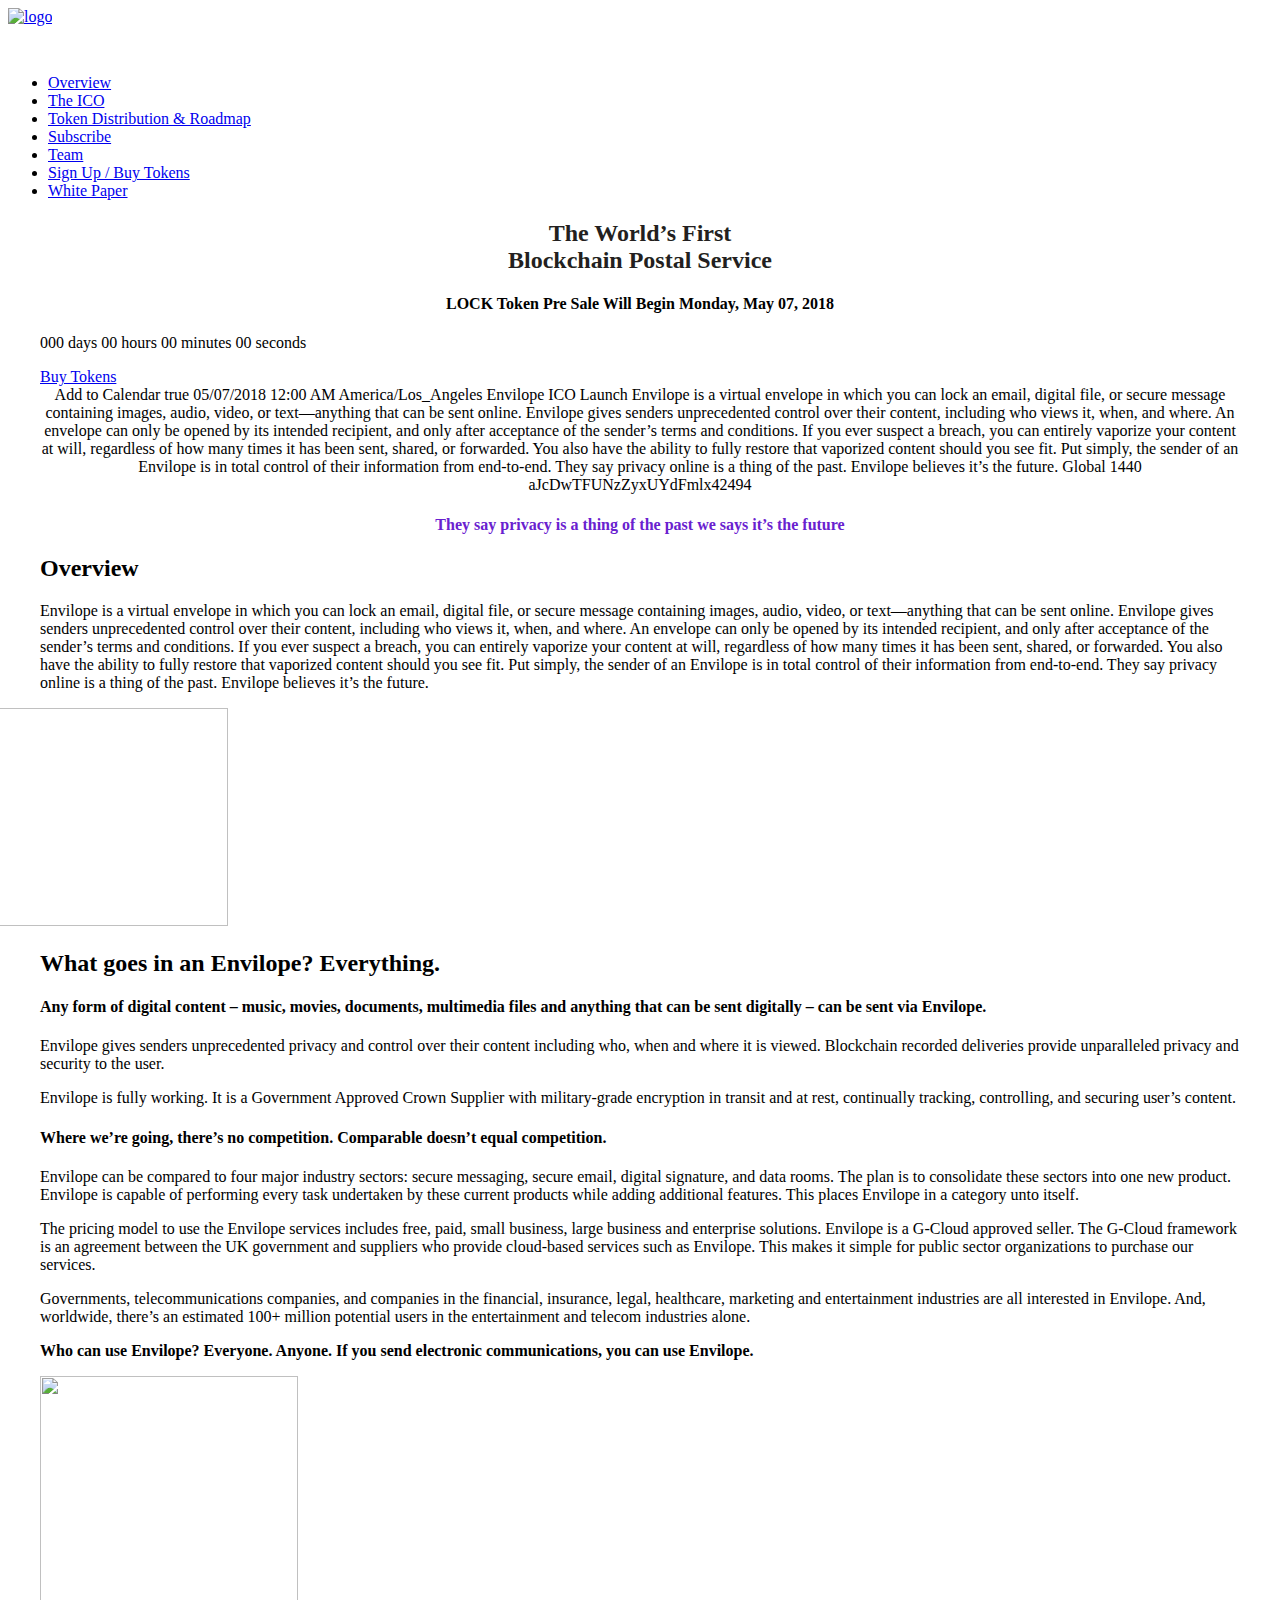
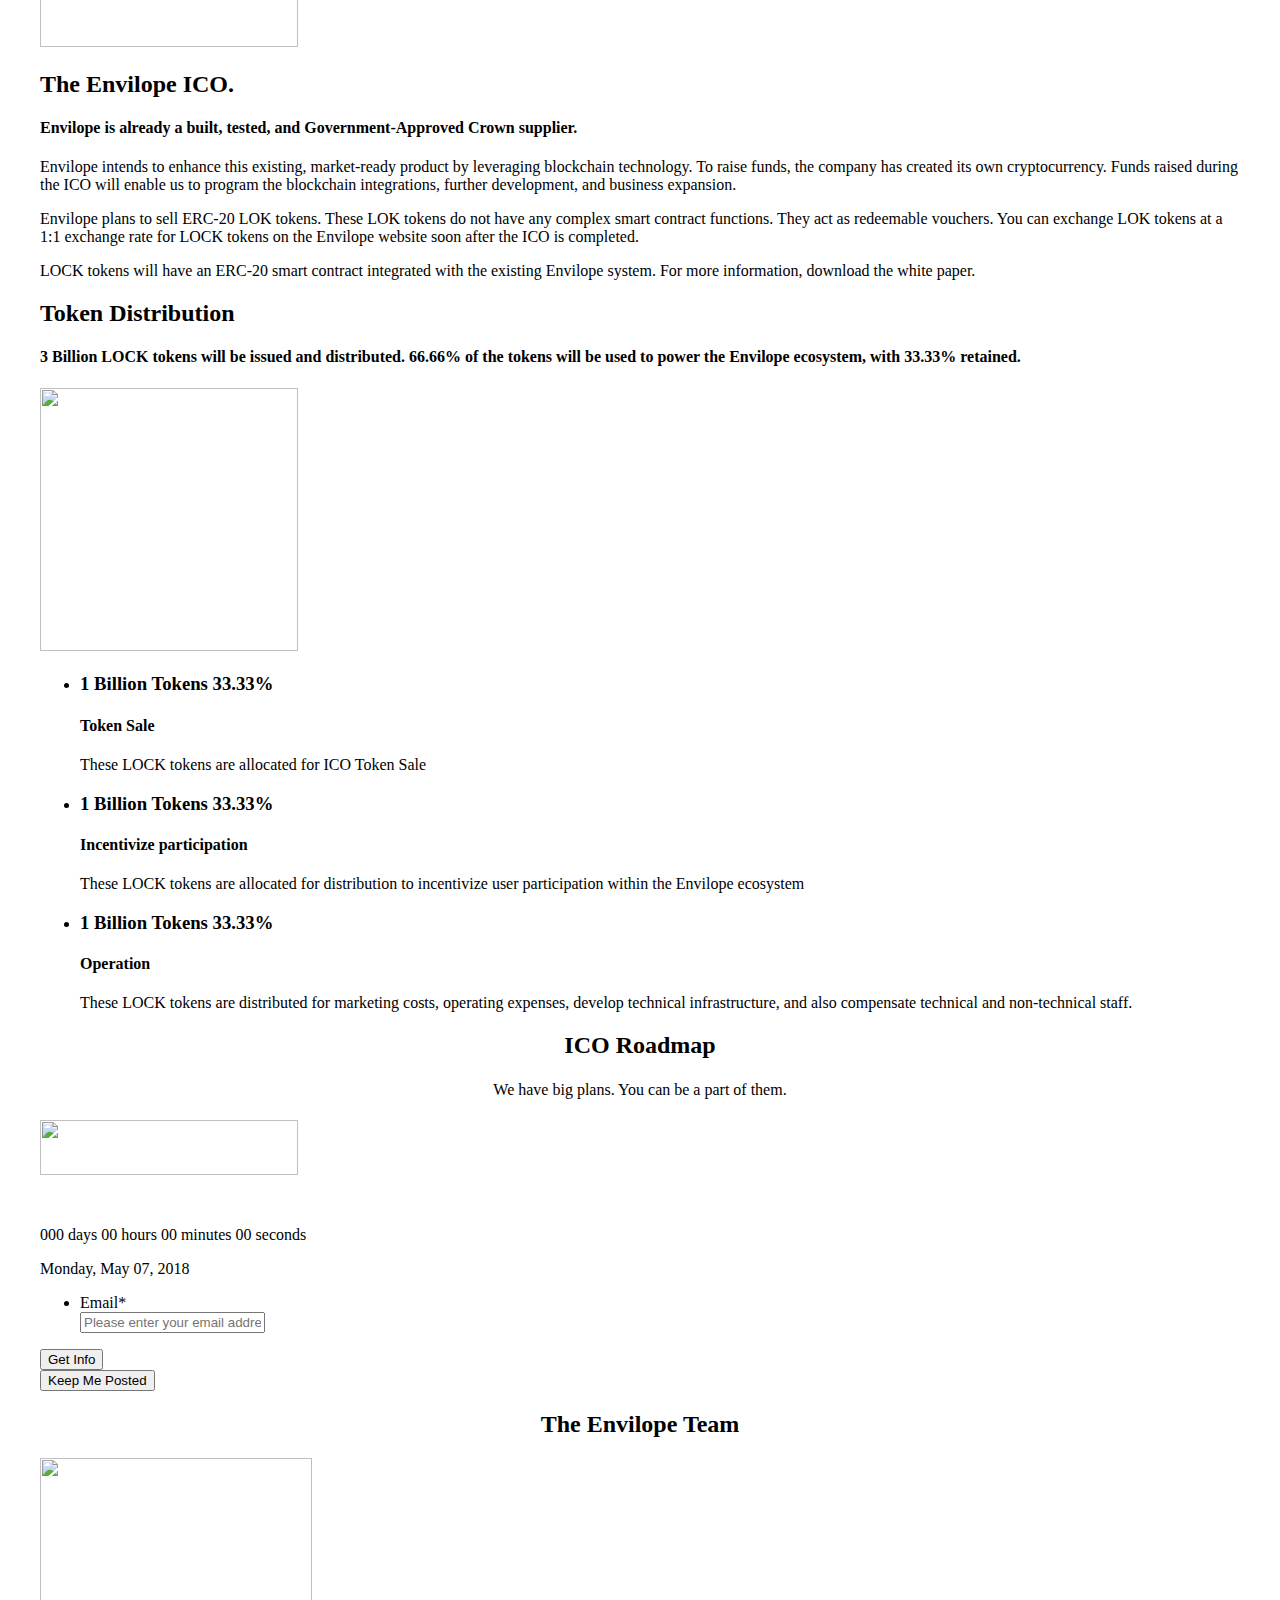
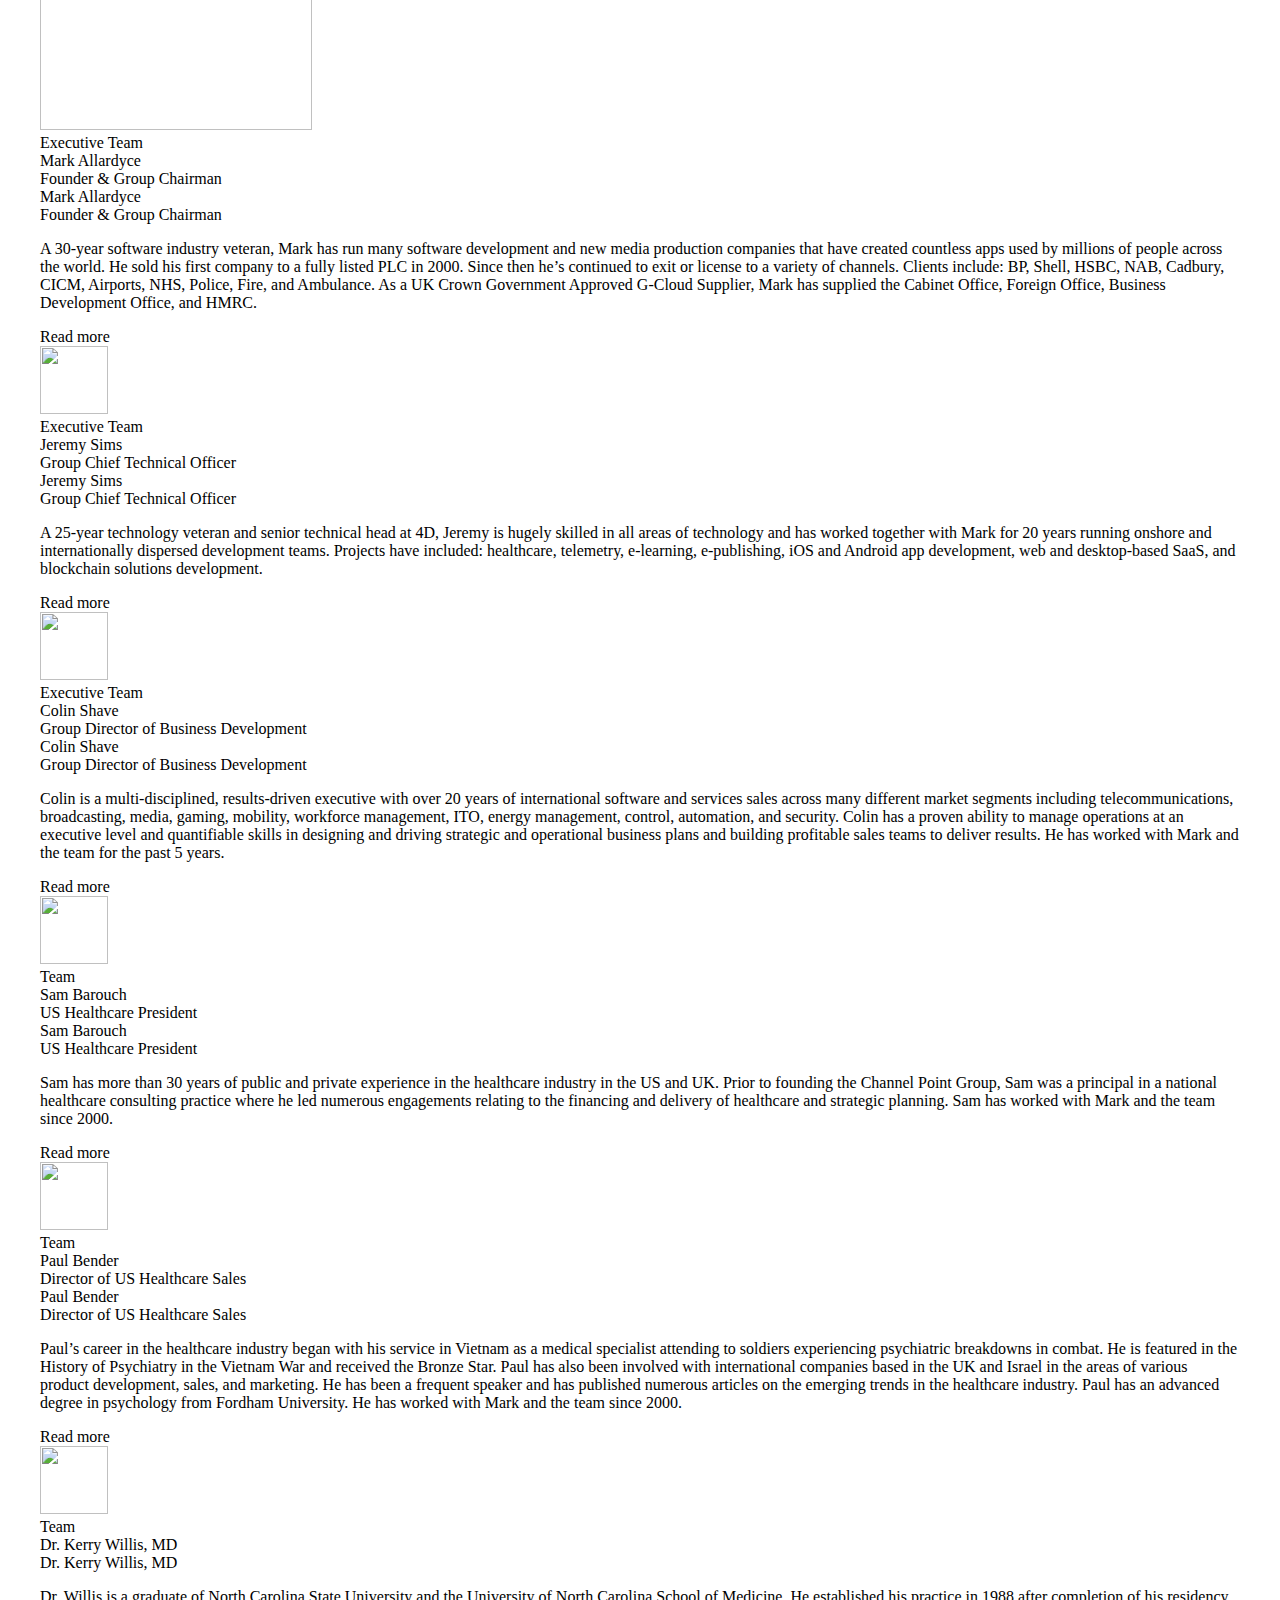
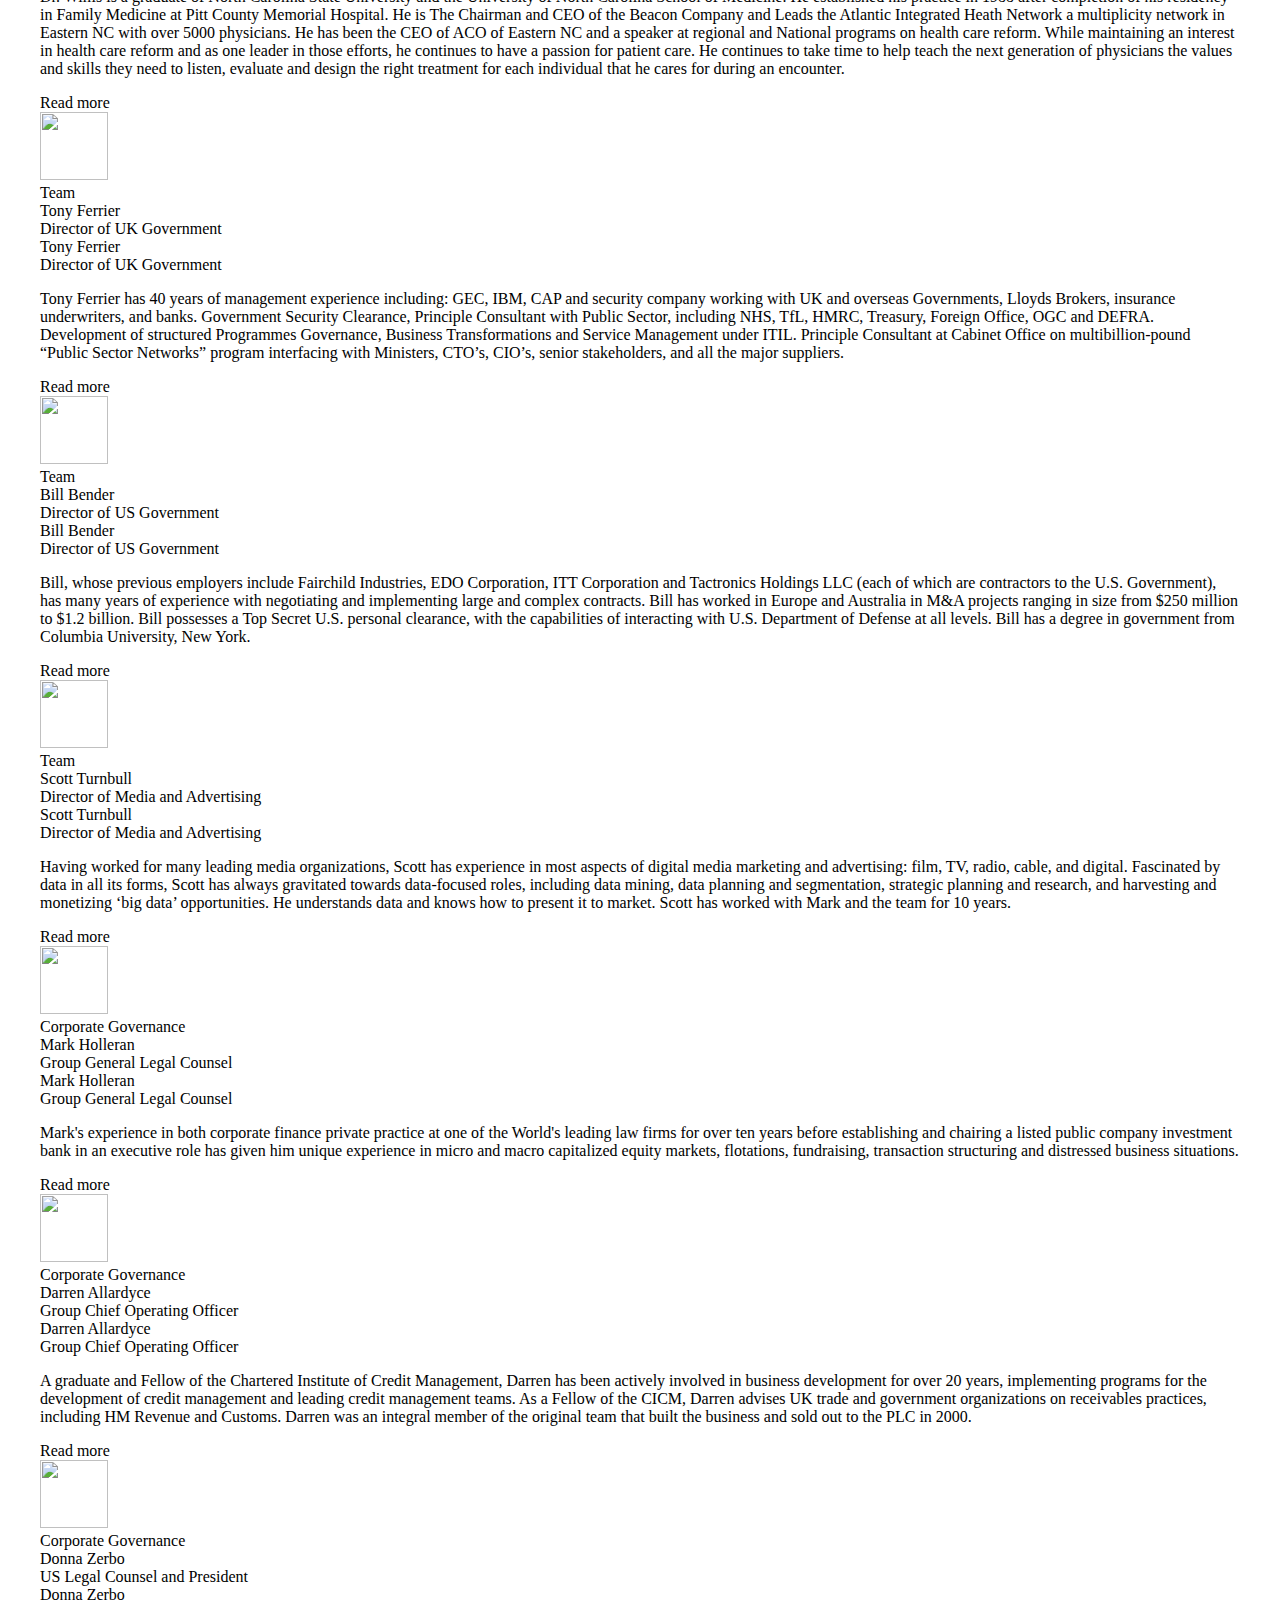
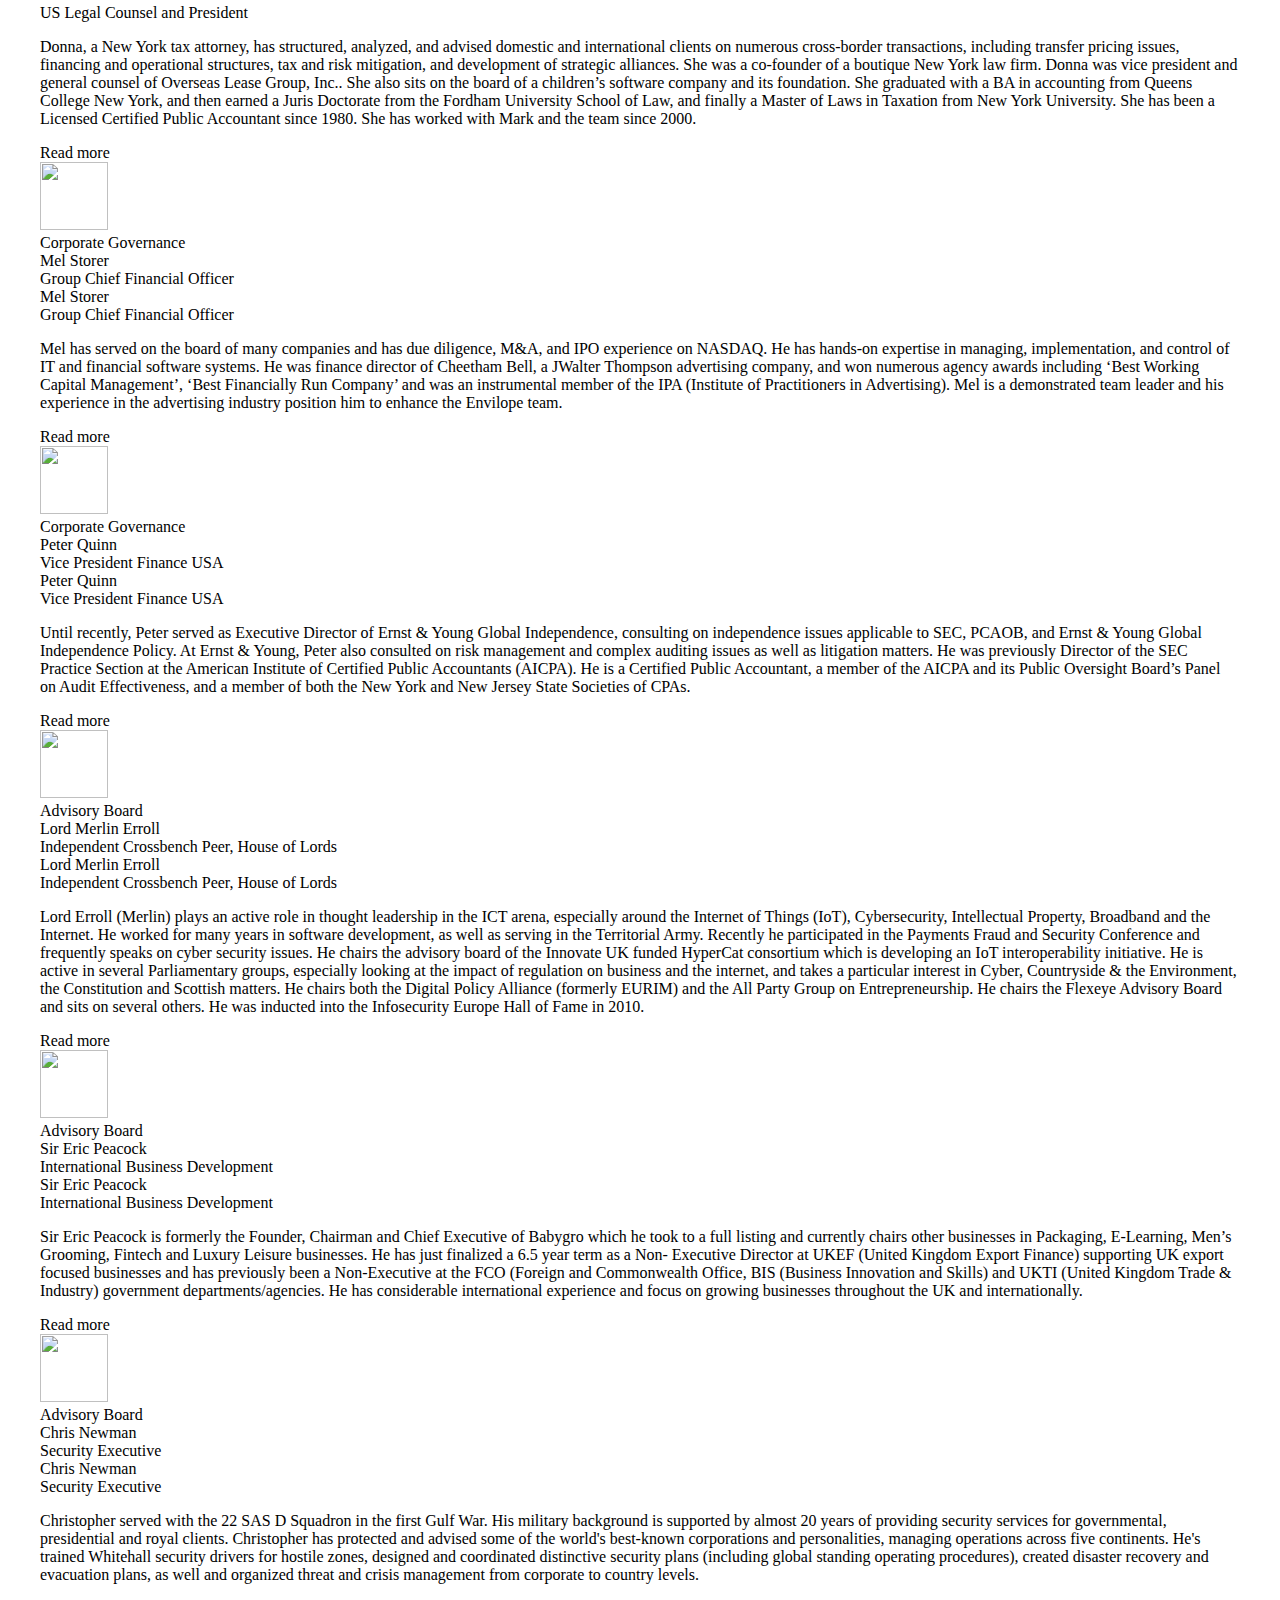
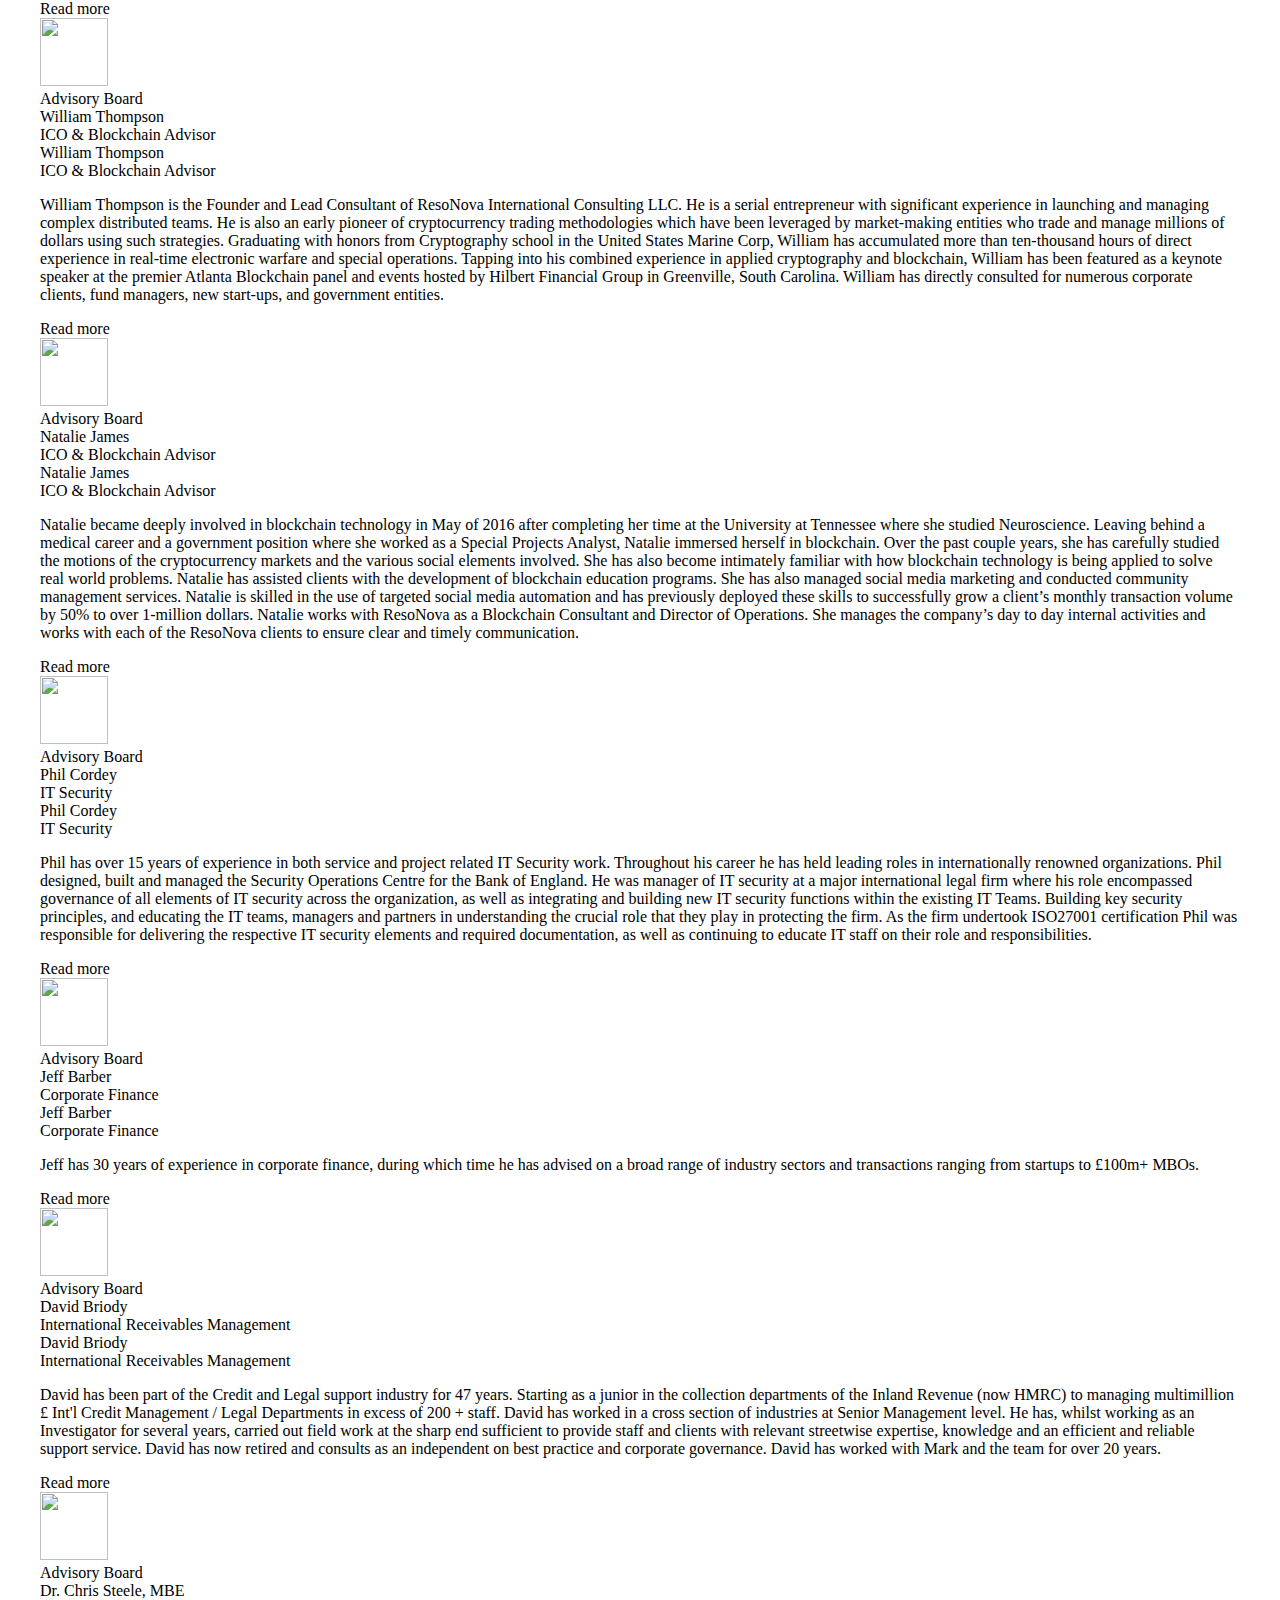
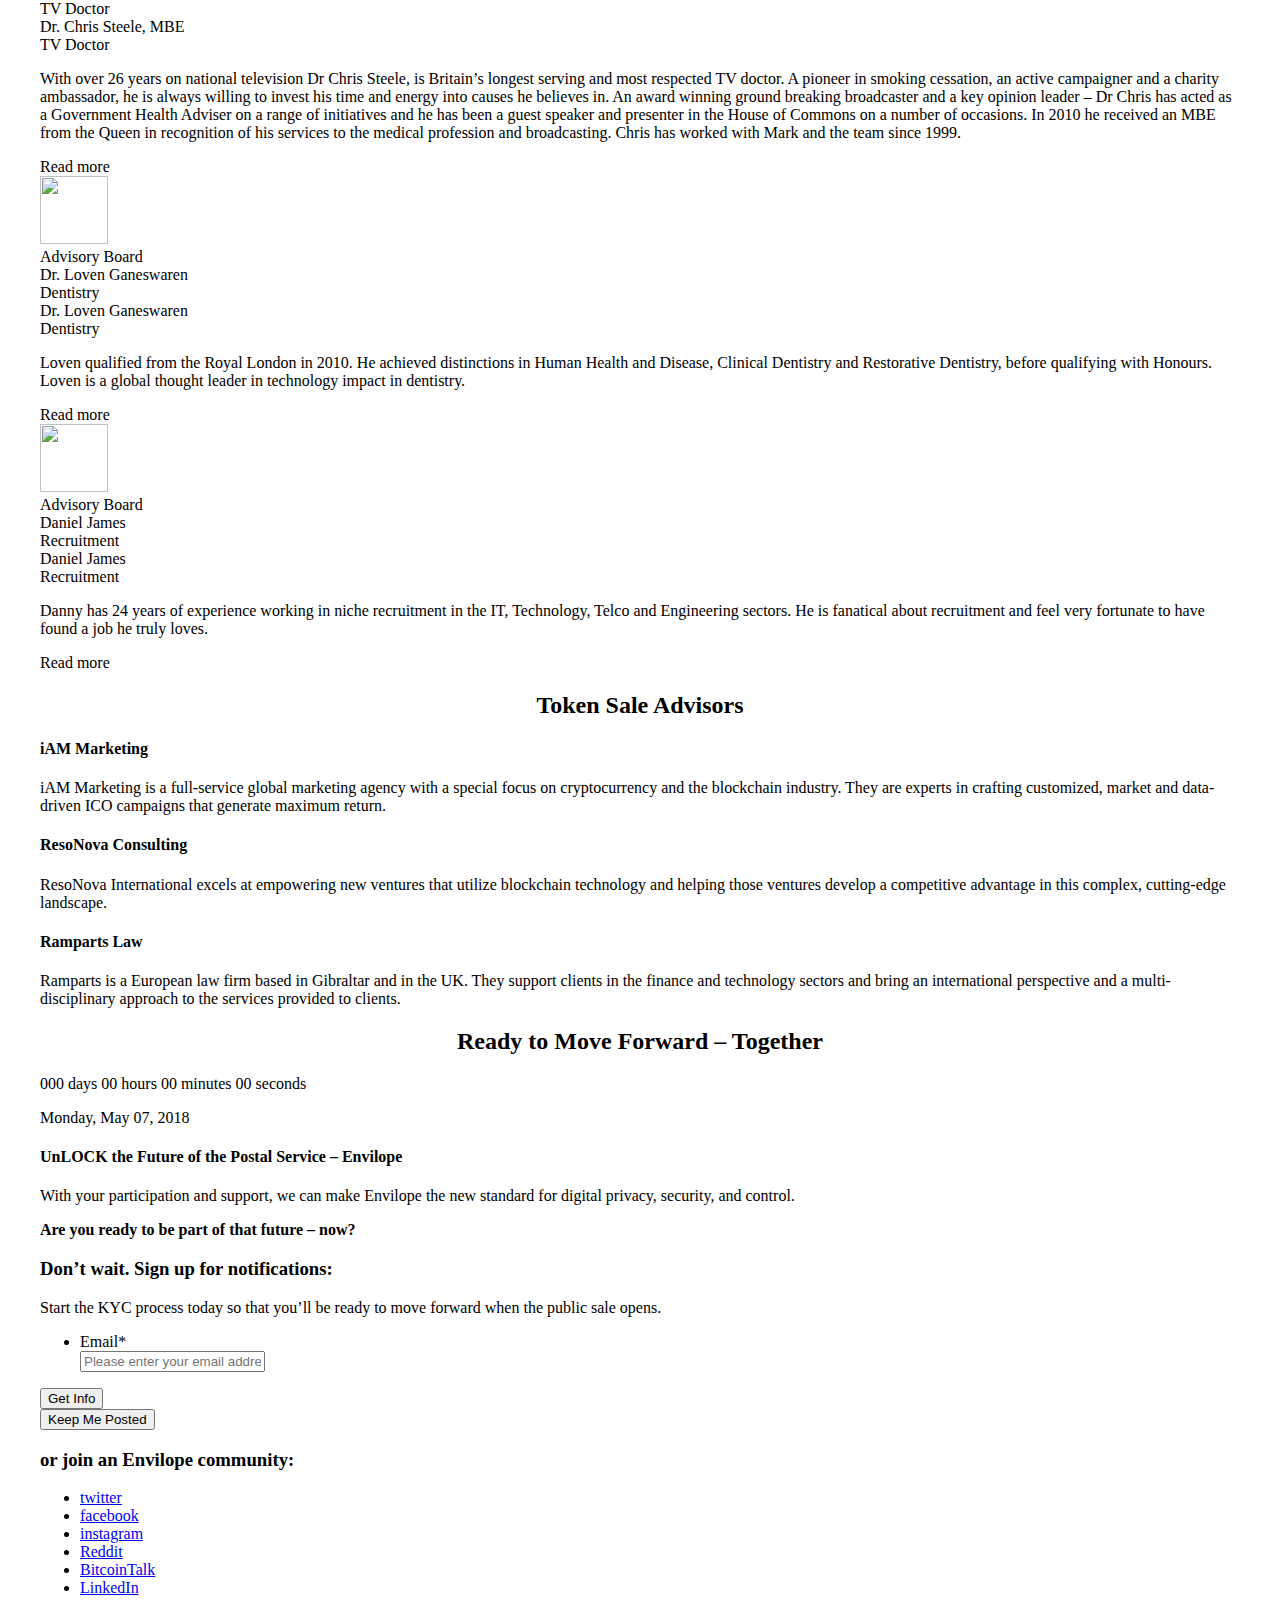
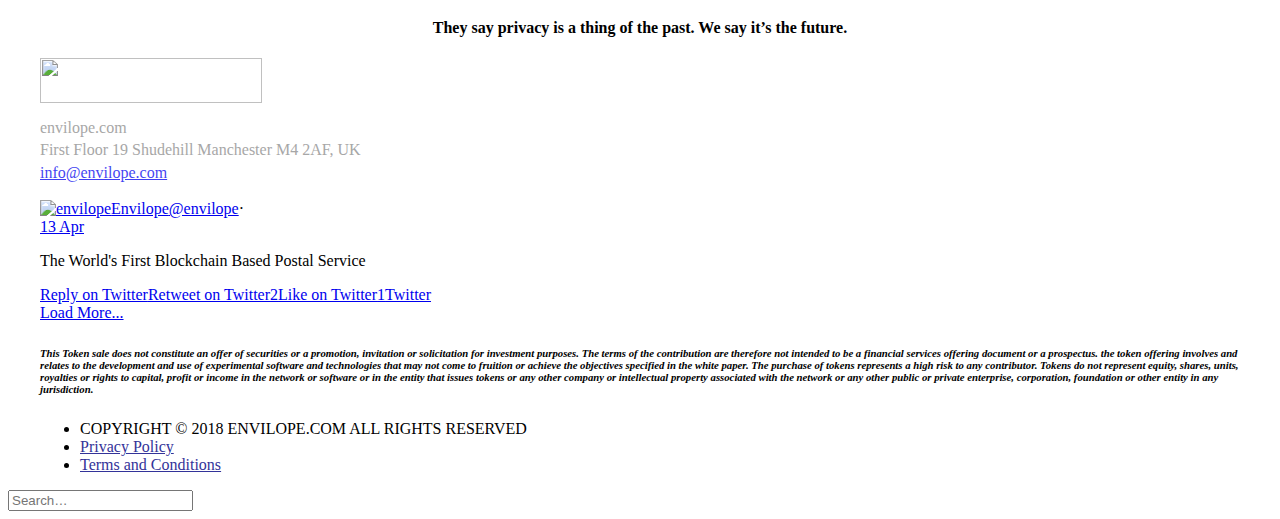
==== docs/index.html @ f32d538c "Add files via upload" ====
<!DOCTYPE html>
<html class="no-touch" lang="en-US" xmlns="http://www.w3.org/1999/xhtml">
<head>
<meta http-equiv="Content-Type" content="text/html; charset=UTF-8">
<meta name="viewport" content="width=device-width, initial-scale=1">
<link rel="profile" href="http://gmpg.org/xfn/11">
<link rel="pingback" href="http://envilope.icsandbox.com/xmlrpc.php">
<title>Envilope &#8211; The World’s First Blockchain Postal Service</title>
<meta name='robots' content='noindex,follow' />
<link rel='dns-prefetch' href='http://platform.twitter.com/' />
<link rel='dns-prefetch' href='http://addevent.com/' />
<link rel='dns-prefetch' href='http://fonts.googleapis.com/' />
<link rel='dns-prefetch' href='http://s.w.org/' />
<link rel="alternate" type="application/rss+xml" title="Envilope &raquo; Feed" href="feed/index.html" />
<link rel="alternate" type="application/rss+xml" title="Envilope &raquo; Comments Feed" href="comments/feed/index.html" />
		<script type="text/javascript">
			window._wpemojiSettings = {"baseUrl":"https:\/\/s.w.org\/images\/core\/emoji\/2.4\/72x72\/","ext":".png","svgUrl":"https:\/\/s.w.org\/images\/core\/emoji\/2.4\/svg\/","svgExt":".svg","source":{"concatemoji":"http:\/\/envilope.icsandbox.com\/wp-includes\/js\/wp-emoji-release.min.js?ver=4.9.5"}};
			!function(a,b,c){function d(a,b){var c=String.fromCharCode;l.clearRect(0,0,k.width,k.height),l.fillText(c.apply(this,a),0,0);var d=k.toDataURL();l.clearRect(0,0,k.width,k.height),l.fillText(c.apply(this,b),0,0);var e=k.toDataURL();return d===e}function e(a){var b;if(!l||!l.fillText)return!1;switch(l.textBaseline="top",l.font="600 32px Arial",a){case"flag":return!(b=d([55356,56826,55356,56819],[55356,56826,8203,55356,56819]))&&(b=d([55356,57332,56128,56423,56128,56418,56128,56421,56128,56430,56128,56423,56128,56447],[55356,57332,8203,56128,56423,8203,56128,56418,8203,56128,56421,8203,56128,56430,8203,56128,56423,8203,56128,56447]),!b);case"emoji":return b=d([55357,56692,8205,9792,65039],[55357,56692,8203,9792,65039]),!b}return!1}function f(a){var c=b.createElement("script");c.src=a,c.defer=c.type="text/javascript",b.getElementsByTagName("head")[0].appendChild(c)}var g,h,i,j,k=b.createElement("canvas"),l=k.getContext&&k.getContext("2d");for(j=Array("flag","emoji"),c.supports={everything:!0,everythingExceptFlag:!0},i=0;i<j.length;i++)c.supports[j[i]]=e(j[i]),c.supports.everything=c.supports.everything&&c.supports[j[i]],"flag"!==j[i]&&(c.supports.everythingExceptFlag=c.supports.everythingExceptFlag&&c.supports[j[i]]);c.supports.everythingExceptFlag=c.supports.everythingExceptFlag&&!c.supports.flag,c.DOMReady=!1,c.readyCallback=function(){c.DOMReady=!0},c.supports.everything||(h=function(){c.readyCallback()},b.addEventListener?(b.addEventListener("DOMContentLoaded",h,!1),a.addEventListener("load",h,!1)):(a.attachEvent("onload",h),b.attachEvent("onreadystatechange",function(){"complete"===b.readyState&&c.readyCallback()})),g=c.source||{},g.concatemoji?f(g.concatemoji):g.wpemoji&&g.twemoji&&(f(g.twemoji),f(g.wpemoji)))}(window,document,window._wpemojiSettings);
		</script>
		<style type="text/css">
img.wp-smiley,
img.emoji {
	display: inline !important;
	border: none !important;
	box-shadow: none !important;
	height: 1em !important;
	width: 1em !important;
	margin: 0 .07em !important;
	vertical-align: -0.1em !important;
	background: none !important;
	padding: 0 !important;
}
</style>
<link rel='stylesheet' id='ctf_styles-css'  href='wp-content/plugins/custom-twitter-feeds/css/ctf-styles.css%3Fver=1.2.8.css' type='text/css' media='all' />
<link rel='stylesheet' id='uncode-style-css'  href='wp-content/themes/uncode/library/css/style.css%3Fver=528991807.css' type='text/css' media='all' />
<style id='uncode-style-inline-css' type='text/css'>

@media (min-width: 960px) { .limit-width { max-width: 1200px; margin: auto;}}
</style>
<link rel='stylesheet' id='uncode-custom-style-css'  href='wp-content/themes/uncode/library/css/style-custom.css%3Fver=163037884.css' type='text/css' media='all' />
<link rel='stylesheet' id='child-style-css'  href='wp-content/themes/envilope/style.css%3Fver=528991807.css' type='text/css' media='all' />
<link rel='stylesheet' id='uncode-icons-css'  href='wp-content/themes/uncode/library/css/uncode-icons.css%3Fver=163037884.css' type='text/css' media='all' />
<link rel='stylesheet' id='uncodefont-google-css'  href='http://fonts.googleapis.com/css?family=Poppins%3A300%2Cregular%2C500%2C600%2C700%7CDroid+Serif%3Aregular%2Citalic%2C700%2C700italic%7CDosis%3A200%2C300%2Cregular%2C500%2C600%2C700%2C800%7CPlayfair+Display%3Aregular%2Citalic%2C700%2C700italic%2C900%2C900italic%7COswald%3A300%2Cregular%2C700%7CRoboto%3A100%2C100italic%2C300%2C300italic%2Cregular%2Citalic%2C500%2C500italic%2C700%2C700italic%2C900%2C900italic%7CNunito%3A200%2C200italic%2C300%2C300italic%2Cregular%2Citalic%2C600%2C600italic%2C700%2C700italic%2C900%2C900italic&amp;subset=devanagari%2Clatin-ext%2Clatin%2Ccyrillic%2Cvietnamese%2Cgreek%2Ccyrillic-ext%2Cgreek-ext&amp;ver=1.0.0' type='text/css' media='all' />
<script type='text/javascript' src='https://platform.twitter.com/widgets.js?ver=4.9.5'></script>
<script type='text/javascript' src='wp-includes/js/jquery/jquery.js%3Fver=1.12.4'></script>
<script type='text/javascript' src='wp-includes/js/jquery/jquery-migrate.min.js%3Fver=1.4.1'></script>
<script type='text/javascript' src='wp-content/themes/envilope/js/custom.js%3Fver=4.9.5'></script>
<script type='text/javascript' src='https://addevent.com/libs/atc/1.6.1/atc.min.js?ver=4.9.5'></script>
<script type='text/javascript'>
var mejsL10n = {"language":"en","strings":{"mejs.install-flash":"You are using a browser that does not have Flash player enabled or installed. Please turn on your Flash player plugin or download the latest version from https:\/\/get.adobe.com\/flashplayer\/","mejs.fullscreen-off":"Turn off Fullscreen","mejs.fullscreen-on":"Go Fullscreen","mejs.download-video":"Download Video","mejs.fullscreen":"Fullscreen","mejs.time-jump-forward":["Jump forward 1 second","Jump forward %1 seconds"],"mejs.loop":"Toggle Loop","mejs.play":"Play","mejs.pause":"Pause","mejs.close":"Close","mejs.time-slider":"Time Slider","mejs.time-help-text":"Use Left\/Right Arrow keys to advance one second, Up\/Down arrows to advance ten seconds.","mejs.time-skip-back":["Skip back 1 second","Skip back %1 seconds"],"mejs.captions-subtitles":"Captions\/Subtitles","mejs.captions-chapters":"Chapters","mejs.none":"None","mejs.mute-toggle":"Mute Toggle","mejs.volume-help-text":"Use Up\/Down Arrow keys to increase or decrease volume.","mejs.unmute":"Unmute","mejs.mute":"Mute","mejs.volume-slider":"Volume Slider","mejs.video-player":"Video Player","mejs.audio-player":"Audio Player","mejs.ad-skip":"Skip ad","mejs.ad-skip-info":["Skip in 1 second","Skip in %1 seconds"],"mejs.source-chooser":"Source Chooser","mejs.stop":"Stop","mejs.speed-rate":"Speed Rate","mejs.live-broadcast":"Live Broadcast","mejs.afrikaans":"Afrikaans","mejs.albanian":"Albanian","mejs.arabic":"Arabic","mejs.belarusian":"Belarusian","mejs.bulgarian":"Bulgarian","mejs.catalan":"Catalan","mejs.chinese":"Chinese","mejs.chinese-simplified":"Chinese (Simplified)","mejs.chinese-traditional":"Chinese (Traditional)","mejs.croatian":"Croatian","mejs.czech":"Czech","mejs.danish":"Danish","mejs.dutch":"Dutch","mejs.english":"English","mejs.estonian":"Estonian","mejs.filipino":"Filipino","mejs.finnish":"Finnish","mejs.french":"French","mejs.galician":"Galician","mejs.german":"German","mejs.greek":"Greek","mejs.haitian-creole":"Haitian Creole","mejs.hebrew":"Hebrew","mejs.hindi":"Hindi","mejs.hungarian":"Hungarian","mejs.icelandic":"Icelandic","mejs.indonesian":"Indonesian","mejs.irish":"Irish","mejs.italian":"Italian","mejs.japanese":"Japanese","mejs.korean":"Korean","mejs.latvian":"Latvian","mejs.lithuanian":"Lithuanian","mejs.macedonian":"Macedonian","mejs.malay":"Malay","mejs.maltese":"Maltese","mejs.norwegian":"Norwegian","mejs.persian":"Persian","mejs.polish":"Polish","mejs.portuguese":"Portuguese","mejs.romanian":"Romanian","mejs.russian":"Russian","mejs.serbian":"Serbian","mejs.slovak":"Slovak","mejs.slovenian":"Slovenian","mejs.spanish":"Spanish","mejs.swahili":"Swahili","mejs.swedish":"Swedish","mejs.tagalog":"Tagalog","mejs.thai":"Thai","mejs.turkish":"Turkish","mejs.ukrainian":"Ukrainian","mejs.vietnamese":"Vietnamese","mejs.welsh":"Welsh","mejs.yiddish":"Yiddish"}};
</script>
<script type='text/javascript' src='wp-includes/js/mediaelement/mediaelement-and-player.min.js%3Fver=4.2.6-78496d1'></script>
<script type='text/javascript' src='wp-includes/js/mediaelement/mediaelement-migrate.min.js%3Fver=4.9.5'></script>
<script type='text/javascript'>
/* <![CDATA[ */
var _wpmejsSettings = {"pluginPath":"\/wp-includes\/js\/mediaelement\/","classPrefix":"mejs-","stretching":"responsive"};
/* ]]> */
</script>
<script type='text/javascript' src='wp-content/themes/uncode/library/js/ai-uncode.js'  id='uncodeAI' data-home='/' data-path='/' data-breakpoints-images='258,516,720,1032,1440,2064,2880'></script>
<script type='text/javascript'>
/* <![CDATA[ */
var SiteParameters = {"site_url":"http:\/\/envilope.icsandbox.com\/","theme_directory":"http:\/\/envilope.icsandbox.com\/wp-content\/themes\/uncode","days":"days","hours":"hours","minutes":"minutes","seconds":"seconds","constant_scroll":"on","scroll_speed":"2","parallax_factor":"0.25","loading":"Loading\u2026","slide_name":"slide","slide_footer":"footer"};
/* ]]> */
</script>
<script type='text/javascript' src='wp-content/themes/uncode/library/js/init.js%3Fver=163037884'></script>
<link rel='https://api.w.org/' href='wp-json/index.html' />
<link rel="EditURI" type="application/rsd+xml" title="RSD" href="xmlrpc.php%3Frsd" />
<link rel="wlwmanifest" type="application/wlwmanifest+xml" href="wp-includes/wlwmanifest.xml" /> 
<meta name="generator" content="WordPress 4.9.5" />
<link rel="canonical" href="index.html" />
<link rel='shortlink' href='index.html' />
<link rel="alternate" type="application/json+oembed" href="wp-json/oembed/1.0/embed%3Furl=http%253A%252F%252Fenvilope.icsandbox.com%252F" />
<link rel="alternate" type="text/xml+oembed" href="wp-json/oembed/1.0/embed%3Furl=http%253A%252F%252Fenvilope.icsandbox.com%252F&amp;format=xml" />
		<style type="text/css">.recentcomments a{display:inline !important;padding:0 !important;margin:0 !important;}</style>
		<!--[if lte IE 9]><link rel="stylesheet" type="text/css" href="http://envilope.icsandbox.com/wp-content/plugins/uncode-js_composer/assets/css/vc_lte_ie9.min.css" media="screen"><![endif]--><style type="text/css" data-type="vc_custom-css">.shift_up_btn {
    margin-top: -18px !important;
}
.dark_bg .product_subtitle {
    color: #13bd4a !important;
}
.row-container.style-dark-bg.footer-center.footer-last {
    padding-top: 0px !important;
    padding-bottom: 50px !important;
}
.bottom_footer_row {
    padding-bottom: 15px !important;
    padding-top: 50px;
}
.hero_slider_row .owl-carousel-wrapper, .hero_slider_row .wpb_layerslider_element {
    /*position: absolute;
    top: 0;
    height: 100%;
    z-index: -1;
    width: 100%;*/
}
.hero_slider_row .row {
    padding-top: 0px !important;
    padding-bottom: 0px !important;
}
.hero_slider_row .wpb_layerslider_element {
    margin-top: 0px !important;
}
.hero_banner .uncode-countdown {
    margin-top: 0px !important;
}
.hero_banner .uncode-countdown p {
    margin-top: 5px; !important;
}
    

@media (min-width: 1100px) {
    .pop_out_image {
        margin-left: -70px;
    }
}

@media (max-width: 1099px) and (min-width: 960px) {
    .pop_out_image {
        margin-left: -50%;
    }
}

@media (min-width: 1100px) {
    .pop_out_image2 {
        margin-right: -180px;
    }
}

@media (max-width: 1099px) and (min-width: 960px) {
    .pop_out_image2 {
        margin-left: -50%;
    }
}

@media (max-width: 1100px) {
    .extra_padding_hide {
        display: none !important;
    }
}
@media (min-width: 960px) {
    .mobile_phone_image_row .mobile_phone_image .uncode-single-media-wrapper img {
        max-height: 550px;
        width: auto;
    }
}
@media (max-width: 959px) {
    .mobile_phone_image_row .mobile_phone_image .uncode-single-media-wrapper img {
        max-width: 600px;
        width: 95%;
        margin: 0 auto;
    }
}
.mobile_only.advisor_row img {
    max-width: 350px;
    margin: 0 auto;
}
@media (max-width: 900px) and (min-width: 851px) {
    .mobile_phone_image_row .mobile_phone_image .uncode-single-media-wrapper img {
        width: 100%;
    }
}
@media (max-width: 850px) and (min-width: 801px) {
    .main-container .row-container.mobile_phone_image_row > .row > .row-inner .col-lg-6:nth-child(1) .mobile_phone_image {
        left: -10%;
        width: 120%;
    }
    .main-container .row-container.mobile_phone_image_row > .row > .row-inner .col-lg-6:nth-child(2) .mobile_phone_image {
        right: -10%;
        width: 120%;
    }
}
@media (max-width: 800px) and (min-width: 740px) {
    .main-container .row-container.mobile_phone_image_row > .row > .row-inner .col-lg-6:nth-child(1) .mobile_phone_image {
        left: -20%;
        width: 130%;
    }
    .main-container .row-container.mobile_phone_image_row > .row > .row-inner .col-lg-6:nth-child(2) .mobile_phone_image {
        right: -20%;
        width: 130%;
    }
}
@media (min-width: 740px) {
    .main-container .row-container.mobile_phone_image_row > .row {
        padding-bottom: 0px;
        display: table;
    }
    .main-container .row-container.mobile_phone_image_row > .row > .row-inner {
        display: table-row;
    }
    .main-container .row-container.mobile_phone_image_row > .row > .row-inner .mobile_phone_image {
        position: absolute;
        bottom: 0;
    }
    .main-container .row-container.mobile_phone_image_row .col-lg-6 {
        display: table-cell;
        height: 100%;
        float: none;
    }
    .main-container .row-container.mobile_phone_image_row .col-lg-6 .tmb .t-entry-visual {
        overflow: visible;
    }
}
@media (max-width: 739px) {
    .mobile_phone_image_row .mobile_phone_image .uncode-single-media-wrapper img {
        width: 65%;
    }
    .mobile_phone_image_row > .row {
        padding-bottom: 0px !important;
    }
    .mobile_phone_image_row {
        margin-bottom: -15px;
    }
    .z_index_bump_1 {
        z-index: 1;
    }
    .z_index_bump_2 {
        z-index: 2;
    }
}
@media (max-width: 420px) {
    .mobile_phone_image_row .mobile_phone_image .uncode-single-media-wrapper img {
        width: 95%;
    }
}

.hero_slider_row .owl-carousel-wrapper .owl-item .row-child {
    padding: 0 !important;
}
.hero_slider_row .hero_text .row {
    max-width: 1200px !important;
    margin: 0 auto !important;
    padding: 36px 36px 36px 36px;
}
.pie_chart {
    margin: 0 auto;
    max-width: 900px;
}
.home_hero_slider .owl-height,.home_hero_slider .owl-stage,.home_hero_slider .owl-item,.home_hero_slider .uncode-slider .row-inner {
    height: 100% !important;
}
.home_hero_slider .owl-height .column_child, .home_hero_slider .uncoltable {
    display: block !important;
}
.home_hero_slider .owl-height .uncont,.home_hero_slider .owl-height .uncol,.home_hero_slider .owl-height .uncode-single-media, .home_hero_slider .owl-height .uncode-single-media div, .home_hero_slider .owl-height .row-inner .uncol div  {
    height: 100% !important;
    display: block !important;
}


ul.timeline {
    padding: 0px !important;
}
.member_team_stacked .wpb_raw_code .wpb_wrapper {
    display: table;
    width: 100% !important;
}
.tranexus_timeline .line {
    width: 100%;
    position: absolute;
    border-top: 2px solid #01a737;
}
ul.timeline li {
    list-style: none;
    width: 50%;
    display: inline-block;
    position: relative;
    padding-left: 30px;
    padding-right: 30px;
}
ul.timeline li i:before {
    content: '';
    width: 10px;
    height: 10px;
    border: 2px solid #01a737;
    display: block;
    border-radius: 100%;
    margin-top: 28px;
    margin-left: -6px;
}
ul.timeline li i {
    height: 30px;
    position: absolute;
    border-left: 2px solid #01a737;
    top: 0px;
    left: 0px;
}
ul.timeline li i:after {
    content: '';
    width: 8px;
    height: 8px;
    display: block;
    border-radius: 100%;
    margin-top: -41px;
    margin-left: -5px;
    background: #01a737;
}
ul.timeline li h3 {
    color: #fff !important;
}
.dark_bg.member_team_stacked .background-inner {
    background-size: auto !important;
}
.homepage_slider.row-container .owl-carousel-wrapper {
    height: 100% !important;
}
.inset_member_row .background-wrapper {
	background: #0b272f;
    box-shadow: 0px 0px 10px rgba(0, 0, 0, 0.8) inset;
}
.inset_member_row .background-wrapper .background-inner {
	opacity: .5;
}
@media (min-width: 960px) {
    body .five_across_member_row .uncoltable .uncell .uncont .member_vertical_layout {
        display: inline-block;
        width: 16.5%;
        margin-right: 4.375%;
        vertical-align: top;
        margin-top: 36px !important;
    }
    body .five_across_member_row .uncoltable .uncell .uncont .member_vertical_layout:last-child {
        margin-right: 0;
    }/*
    .member_vertical_layout .text_col a {
        position: absolute;
        left: 50%;
        margin-left: -61px;
        bottom: 0;
    }
    .member_vertical_layout  {
        padding-bottom: 50px;
    }
    .member_vertical_row .uncell, .member_vertical_row .uncont, .member_vertical_row .member_vertical_layout  {
        height: 100% !important;
    }*/
}
@media (max-width: 959px) {
    .homepage_slider .background-wrapper:after {
        content: '';
        background: rgba(0, 0, 0, 0.62);
        position: absolute;
        height: 100%;
        width: 100%;
    }
    .homepage_slider .light_slider_row .background-wrapper:after {
        background: rgba(255, 255, 255, 0.5);
    }
    /* .homepage_slider .half_text .column_child.col-lg-6:nth-child(1) {
        width: 50%;
        display: table-cell;
    } */
}

// Temp fix
span.mce_SELRES_end, span.mce_SELRES_start {
    display: none !important;
}</style><style type="text/css" data-type="vc_shortcodes-custom-css">.vc_custom_1523915551417{padding-top: 0px !important;padding-right: 0px !important;padding-bottom: 0px !important;padding-left: 0px !important;}.vc_custom_1524008757197{padding-top: 0px !important;padding-bottom: 0px !important;}.vc_custom_1523567902969{padding-top: 0px !important;padding-bottom: 0px !important;}.vc_custom_1523648515012{padding-top: 0px !important;padding-bottom: 0px !important;}.vc_custom_1523567902969{padding-top: 0px !important;padding-bottom: 0px !important;}.vc_custom_1523653839293{padding-top: 0px !important;padding-bottom: 0px !important;}.vc_custom_1523567902969{padding-top: 0px !important;padding-bottom: 0px !important;}.vc_custom_1523983466228{margin-top: 0px !important;}</style><noscript><style type="text/css"> .wpb_animate_when_almost_visible { opacity: 1; }</style></noscript></head>
<body class="home page-template-default page page-id-316 smooth-scroller hmenu hmenu-position-right header-full-width main-center-align menu-mobile-transparent wpb-js-composer js-comp-ver-5.4.7 vc_responsive" data-border="0">
		<div class="body-borders" data-border="0"><div class="top-border body-border-shadow"></div><div class="right-border body-border-shadow"></div><div class="bottom-border body-border-shadow"></div><div class="left-border body-border-shadow"></div><div class="top-border style-light-bg"></div><div class="right-border style-light-bg"></div><div class="bottom-border style-light-bg"></div><div class="left-border style-light-bg"></div></div>	<div class="box-wrapper">
		<div class="box-container">
		<script type="text/javascript">UNCODE.initBox();</script>
		<div class="menu-wrapper menu-sticky">
													
													<header id="masthead" class="navbar menu-primary menu-dark submenu-light menu-transparent menu-add-padding style-dark-original menu-absolute menu-with-logo">
														<div class="menu-container style-color-nhtu-bg menu-no-borders">
															<div class="row-menu">
																<div class="row-menu-inner">
																	<div id="logo-container-mobile" class="col-lg-0 logo-container middle">
																		<div id="main-logo" class="navbar-header style-dark">
																			<a href="index.html" class="navbar-brand" data-minheight="20"><div class="logo-image logo-skinnable" data-maxheight="50" style="height: 50px;"><img src="wp-content/uploads/2018/03/envilope_logo.png" alt="logo" width="222" height="45" class="img-responsive adaptive-async" data-uniqueid="1021-101079" data-guid="http://envilope.icsandbox.com/wp-content/uploads/2018/03/envilope_logo.png" data-path="2018/03/envilope_logo.png" data-width="247" data-height="50" data-singlew="null" data-singleh="null" data-crop="" data-fixed="height" /></div></a>
																		</div>
																		<div class="mmb-container"><div class="mobile-menu-button mobile-menu-button-dark lines-button x2"><span class="lines"></span></div></div>
																	</div>
																	<div class="col-lg-12 main-menu-container middle">
																		<div class="menu-horizontal">
																			<div class="menu-horizontal-inner">
																				<div class="nav navbar-nav navbar-main navbar-nav-last"><ul id="menu-landing-page" class="menu-primary-inner menu-smart sm"><li id="menu-item-1069" class="menu-item menu-item-type-custom menu-item-object-custom current-menu-item current_page_item menu-item-1069 menu-item-link"><a title="Overview" href="index.html#overview">Overview<i class="fa fa-angle-right fa-dropdown"></i></a></li>
<li id="menu-item-1182" class="menu-item menu-item-type-custom menu-item-object-custom menu-item-1182 menu-item-link"><a title="The ICO" href="index.html#ico">The ICO<i class="fa fa-angle-right fa-dropdown"></i></a></li>
<li id="menu-item-1070" class="menu-item menu-item-type-custom menu-item-object-custom current-menu-item current_page_item menu-item-1070 menu-item-link"><a title="Token Distribution &amp; Roadmap" href="index.html#token">Token Distribution &#038; Roadmap<i class="fa fa-angle-right fa-dropdown"></i></a></li>
<li id="menu-item-1118" class="menu-item menu-item-type-custom menu-item-object-custom menu-item-1118 menu-item-link"><a title="Subscribe" href="index.html#updates">Subscribe<i class="fa fa-angle-right fa-dropdown"></i></a></li>
<li id="menu-item-1071" class="menu-item menu-item-type-custom menu-item-object-custom current-menu-item current_page_item menu-item-1071 menu-item-link"><a title="Team" href="index.html#team">Team<i class="fa fa-angle-right fa-dropdown"></i></a></li>
<li id="menu-item-1109" class="menu-item-button"><a title="Sign Up / Buy Tokens" href="index.html#cta"><div class="menu-btn-table"><div class="menu-btn-cell"><div class="menu-item menu-item-type-custom menu-item-object-custom menu-item-1109 menu-btn-container btn"><span>Sign Up / Buy Tokens</span></div></div></div></a></li>
<li id="menu-item-613" class="menu-item-button"><a title="White Paper" target="_blank" href="wp-content/uploads/2018/03/ENV-WhitePaper-V2-1.pdf"><div class="menu-btn-table"><div class="menu-btn-cell"><div class="menu-item menu-item-type-custom menu-item-object-custom menu-item-613 menu-btn-container btn"><span>White Paper</span></div></div></div></a></li>
</ul></div><div class="desktop-hidden">
														 							</div></div>
																		</div>
																	</div>
																</div>
															</div>
														</div>
													</header>
												</div>			<script type="text/javascript">UNCODE.fixMenuHeight();</script>
			<div class="main-wrapper">
				<div class="main-container">
					<div class="page-wrapper">
						<div class="sections-container">
<script type="text/javascript">UNCODE.initHeader();</script><article id="post-316" class="page-body style-light-bg post-316 page type-page status-publish hentry">
						<div class="post-wrapper">
							<div class="post-body"><div class="post-content"><div data-parent="true" class="vc_row hero_banner countdown_row vc_custom_1523915551417 row-container"><div class="row-background background-element">
											<div class="background-wrapper">
												<div class="background-inner adaptive-async" style="background-image: url(wp-content/uploads/2018/04/Desktop-2-uai-258x145.png);background-repeat: no-repeat;background-position: center bottom;background-attachment: scroll;background-size: cover;" data-uniqueid="1063-151153" data-guid="http://envilope.icsandbox.com/wp-content/uploads/2018/04/Desktop-2.png" data-path="2018/04/Desktop-2.png" data-width="2880" data-height="1620" data-singlew="12" data-singleh="null" data-crop=""></div>
												
											</div>
										</div><div class="row limit-width row-parent" data-height-ratio="full"><div class="row-inner"><div class="pos-top pos-center align_center column_parent col-lg-12 single-internal-gutter"><div class="uncol style-light"  ><div class="uncoltable"><div class="uncell no-block-padding"><div class="uncont"><div class="empty-space empty-double tablet-hidden mobile-hidden"><span class="empty-space-inner"></span></div>
<div class="empty-space empty-double tablet-hidden mobile-hidden"><span class="empty-space-inner"></span></div>
<div class="empty-space empty-half"><span class="empty-space-inner"></span></div>
<div class="uncode_text_column vc_custom_1523983466228" ><h2 style="text-align: center; color: #231f20;">The World’s First<br class="not_mobile_phone_only" /> Blockchain Postal Service</h2>
<h4 style="text-align: center;">LOCK Token Pre Sale Will Begin Monday, May 07, 2018</h4>
</div><div class="uncode-wrapper uncode-countdown" ><p><span class="countdown h2" data-countdown="2018/05/07">000 days 00 hours 00 minutes 00 seconds</span></p></div>
	<div class="wpb_raw_code wpb_content_element wpb_raw_html" >
		<div class="wpb_wrapper">
			<div class="side_by_side_btns">

<a href="http://buy.envilope.com/" target="_blank" class="custom-link btn border-width-0 btn-color-jevc btn-icon-left ">Buy Tokens</a>

<div style="text-align:center;"><div title="Add To Calendar" class="addeventatc">
    Add to Calendar
    <span class="all_day_event atc_meta">true</span>
<span class="start atc_meta">05/07/2018 12:00 AM</span>
    <span class="timezone atc_meta">America/Los_Angeles</span>
    <span class="title atc_meta">Envilope ICO Launch</span>
    <span class="description atc_meta">Envilope is a virtual envelope in which you can lock an email, digital file, or secure message containing images, audio, video, or text—anything that can be sent online. Envilope gives senders unprecedented control over their content, including who views it, when, and where.

An envelope can only be opened by its intended recipient, and only after acceptance of the sender’s terms and conditions. If you ever suspect a breach, you can entirely vaporize your content at will, regardless of how many times it has been sent, shared, or forwarded. You also have the ability to fully restore that vaporized content should you see fit. Put simply, the sender of an Envilope is in total control of their information from end-to-end. They say privacy online is a thing of the past. Envilope believes it’s the future.</span>
    <span class="location atc_meta">Global</span>
<span class="alarm_reminder atc_meta">1440</span>
<span class="client atc_meta">aJcDwTFUNzZyxUYdFmlx42494</span>
</div></div>

</div>
		</div>
	</div>
<div class="uncode_text_column" ><h4 class="p1" style="text-align: center;"><span style="color: #6921cf;"><span class="s1">They say privacy is a thing of the past </span><span class="s1"><b>we says it’s the future</b></span></span></h4>
</div><div class="empty-space empty-triple hero_banner_bump"><span class="empty-space-inner"></span></div>
<div class="empty-space empty-triple hero_banner_bump"><span class="empty-space-inner"></span></div>
<div class="empty-space empty-quad hero_banner_bump tablet-hidden mobile-hidden"><span class="empty-space-inner"></span></div>
<div class="empty-space empty-double hero_banner_bump desktop-hidden"><span class="empty-space-inner"></span></div>
</div></div></div></div></div><script id="script-171584" data-row="script-171584" type="text/javascript">if ( typeof UNCODE !== "undefined" ) UNCODE.initRow(document.getElementById("script-171584"));</script></div></div></div><div data-parent="true" class="vc_row between_row_spaces vc_custom_1524008757197 row-container onepage-section" data-label="overview" data-name="overview"><div class="row limit-width row-parent"><div class="row-inner"><div class="pos-top pos-center align_center column_parent col-lg-12 single-internal-gutter"><div class="uncol style-light"  ><div class="uncoltable"><div class="uncell no-block-padding"><div class="uncont"><div class="empty-space empty-triple desktop-hidden"><span class="empty-space-inner"></span></div>
<div class="empty-space empty-triple desktop-hidden"><span class="empty-space-inner"></span></div>
<div class="uncode_text_column" ><h2>Overview</h2>
<p>Envilope is a virtual envelope in which you can lock an email, digital file, or secure message containing images, audio, video, or text—anything that can be sent online. Envilope gives senders unprecedented control over their content, including who views it, when, and where. An envelope can only be opened by its intended recipient, and only after acceptance of the sender’s terms and conditions. If you ever suspect a breach, you can entirely vaporize your content at will, regardless of how many times it has been sent, shared, or forwarded. You also have the ability to fully restore that vaporized content should you see fit. Put simply, the sender of an Envilope is in total control of their information from end-to-end. They say privacy online is a thing of the past. Envilope believes it’s the future.</p>
</div></div></div></div></div></div><script id="script-840888" data-row="script-840888" type="text/javascript">if ( typeof UNCODE !== "undefined" ) UNCODE.initRow(document.getElementById("script-840888"));</script></div></div></div><div data-parent="true" class="vc_row first_row_under_hero row-container"><div class="row unequal limit-width row-parent"><div class="row-inner"><div class="pos-middle pos-center align_left column_parent col-lg-6 single-internal-gutter"><div class="uncol style-light"  ><div class="uncoltable"><div class="uncell no-block-padding"><div class="uncont"><div class="uncode-single-media  pop_out_image text-left animate_when_almost_visible top-t-bottom"><div class="single-wrapper" style="max-width: 100%;"><div class="tmb tmb-light  tmb-media-first tmb-media-last tmb-content-overlay tmb-no-bg">
						<div class="t-inside"><div class="t-entry-visual" tabindex="0"><div class="t-entry-visual-tc"><div class="uncode-single-media-wrapper">
									<img class="adaptive-async" src="wp-content/uploads/2018/04/Canister-1-uai-258x218.png" width="258" height="218" alt="" data-uniqueid="1125-106827" data-guid="http://envilope.icsandbox.com/wp-content/uploads/2018/04/Canister-1.png" data-path="2018/04/Canister-1.png" data-width="1156" data-height="979" data-singlew="6" data-singleh="" data-crop="" data-fixed=""></div>
				</div>
			</div></div>
					</div></div></div></div></div></div></div></div><div class="pos-top pos-center align_left column_parent col-lg-6 single-internal-gutter"><div class="uncol style-light"  ><div class="uncoltable"><div class="uncell no-block-padding"><div class="uncont"><div class="uncode_text_column" ><h2>What goes in an Envilope? Everything.</h2>
<h4>Any form of digital content &#8211; music, movies, documents, multimedia files and anything that can be sent digitally &#8211; can be sent via Envilope.</h4>
<p>Envilope gives senders unprecedented privacy and control over their content including who, when and where it is viewed. Blockchain recorded deliveries provide unparalleled privacy and security to the user.</p>
<p>Envilope is fully working. It is a Government Approved Crown Supplier with military-grade encryption in transit and at rest, continually tracking, controlling, and securing user’s content.</p>
</div></div></div></div></div></div><script id="script-119877" data-row="script-119877" type="text/javascript">if ( typeof UNCODE !== "undefined" ) UNCODE.initRow(document.getElementById("script-119877"));</script></div></div></div><div data-parent="true" class="vc_row first_row_under_hero row-container onepage-section" data-label="overview" data-name="overview"><div class="row unequal limit-width row-parent"><div class="row-inner"><div class="pos-top pos-center align_left column_parent col-lg-6 single-internal-gutter"><div class="uncol style-light"  ><div class="uncoltable"><div class="uncell no-block-padding"><div class="uncont"><div class="empty-space empty-single"><span class="empty-space-inner"></span></div>
<div class="uncode_text_column" ><h4>Where we’re going, there’s no competition. Comparable doesn’t equal competition.</h4>
<p>Envilope can be compared to four major industry sectors: secure messaging, secure email, digital signature, and data rooms. The plan is to consolidate these sectors into one new product. Envilope is capable of performing every task undertaken by these current products while adding additional features. This places Envilope in a category unto itself.</p>
<p>The pricing model to use the Envilope services includes free, paid, small business, large business and enterprise solutions. Envilope is a G-Cloud approved seller. The G-Cloud framework is an agreement between the UK government and suppliers who provide cloud-based services such as Envilope. This makes it simple for public sector organizations to purchase our services.</p>
<p>Governments, telecommunications companies, and companies in the financial, insurance, legal, healthcare, marketing and entertainment industries are all interested in Envilope. And, worldwide, there’s an estimated 100+ million potential users in the entertainment and telecom industries alone.</p>
<p><strong>Who can use Envilope? Everyone. Anyone. If you send electronic communications, you can use Envilope.</strong></p>
</div></div></div></div></div></div><div class="pos-middle pos-center align_left column_parent col-lg-6 single-internal-gutter"><div class="uncol style-light"  ><div class="uncoltable"><div class="uncell no-block-padding"><div class="uncont"><div class="empty-space empty-half"><span class="empty-space-inner"></span></div>
<div class="uncode-single-media  pop_out_image2 text-left animate_when_almost_visible top-t-bottom"><div class="single-wrapper" style="max-width: 100%;"><div class="tmb tmb-light  tmb-media-first tmb-media-last tmb-content-overlay tmb-no-bg">
						<div class="t-inside"><div class="t-entry-visual" tabindex="0"><div class="t-entry-visual-tc"><div class="uncode-single-media-wrapper">
									<img class="adaptive-async" src="wp-content/uploads/2018/04/Phone-uai-258x271.png" width="258" height="271" alt="" data-uniqueid="1224-118709" data-guid="http://envilope.icsandbox.com/wp-content/uploads/2018/04/Phone.png" data-path="2018/04/Phone.png" data-width="1643" data-height="1725" data-singlew="6" data-singleh="" data-crop="" data-fixed=""></div>
				</div>
			</div></div>
					</div></div></div></div></div></div></div></div><script id="script-196789" data-row="script-196789" type="text/javascript">if ( typeof UNCODE !== "undefined" ) UNCODE.initRow(document.getElementById("script-196789"));</script></div></div></div><div data-parent="true" class="vc_row between_row_spaces vc_custom_1523567902969 row-container"><div class="row limit-width row-parent"><div class="row-inner"><div class="pos-top pos-center align_left column_parent col-lg-12 single-internal-gutter"><div class="uncol style-light"  ><div class="uncoltable"><div class="uncell no-block-padding"><div class="uncont"><div class="empty-space empty-single tablet-hidden mobile-hidden"><span class="empty-space-inner"></span></div>
<div class="empty-space empty-single desktop-hidden"><span class="empty-space-inner"></span></div>
</div></div></div></div></div><script id="script-545903" data-row="script-545903" type="text/javascript">if ( typeof UNCODE !== "undefined" ) UNCODE.initRow(document.getElementById("script-545903"));</script></div></div></div><div data-parent="true" class="vc_row row-container with-kburns onepage-section" data-label="ico" data-name="ico"><div class="row-background background-element">
											<div class="background-wrapper">
												<div class="background-inner adaptive-async" style="background-image: url(wp-content/uploads/2018/04/LOCK-1-uai-258x100.jpg);background-repeat: no-repeat;background-position: center center;background-attachment: scroll;background-size: cover;" data-uniqueid="1176-132642" data-guid="http://envilope.icsandbox.com/wp-content/uploads/2018/04/LOCK-1.jpg" data-path="2018/04/LOCK-1.jpg" data-width="2500" data-height="969" data-singlew="12" data-singleh="null" data-crop=""></div>
												
											</div>
										</div><div class="row quad-top-padding quad-bottom-padding single-h-padding limit-width row-parent"><div class="row-inner"><div class="pos-top pos-center align_left column_parent col-lg-7 single-internal-gutter"><div class="uncol style-dark"  ><div class="uncoltable"><div class="uncell no-block-padding"><div class="uncont"><div class="empty-space empty-half desktop-hidden"><span class="empty-space-inner"></span></div>
<div class="uncode_text_column" ><h2>The Envilope ICO.</h2>
<h4>Envilope is already a built, tested, and Government-Approved Crown supplier.</h4>
<p>Envilope intends to enhance this existing, market-ready product by leveraging blockchain technology. To raise funds, the company has created its own cryptocurrency. Funds raised during the ICO will enable us to program the blockchain integrations, further development, and business expansion.</p>
<p>Envilope plans to sell ERC-20 LOK tokens. These LOK tokens do not have any complex smart contract functions. They act as redeemable vouchers. You can exchange LOK tokens at a 1:1 exchange rate for LOCK tokens on the Envilope website soon after the ICO is completed.</p>
<p>LOCK tokens will have an ERC-20 smart contract integrated with the existing Envilope system. For more information, download the white paper.</p>
</div></div></div></div></div></div><div class="pos-top pos-center align_left column_parent col-lg-5 single-internal-gutter"><div class="uncol style-light"  ><div class="uncoltable"><div class="uncell no-block-padding"><div class="uncont"></div></div></div></div></div><script id="script-163496" data-row="script-163496" type="text/javascript">if ( typeof UNCODE !== "undefined" ) UNCODE.initRow(document.getElementById("script-163496"));</script></div></div></div><div data-parent="true" class="vc_row between_row_spaces vc_custom_1523648515012 row-container tablet-hidden mobile-hidden"><div class="row limit-width row-parent"><div class="row-inner"><div class="pos-top pos-center align_left column_parent col-lg-12 single-internal-gutter"><div class="uncol style-light"  ><div class="uncoltable"><div class="uncell no-block-padding"><div class="uncont"></div></div></div></div></div><script id="script-128429" data-row="script-128429" type="text/javascript">if ( typeof UNCODE !== "undefined" ) UNCODE.initRow(document.getElementById("script-128429"));</script></div></div></div><div data-parent="true" class="vc_row mobile_no_bottom_padding mobile_no_top_padding row-container onepage-section" data-label="token" data-name="token"><div class="row limit-width row-parent"><div class="row-inner"><div class="pos-top pos-center align_left column_parent col-lg-12 single-internal-gutter"><div class="uncol style-light"  ><div class="uncoltable"><div class="uncell no-block-padding"><div class="uncont"><div class="empty-space empty-single tablet-hidden mobile-hidden"><span class="empty-space-inner"></span></div>
<div class="empty-space empty-single desktop-hidden"><span class="empty-space-inner"></span></div>
<div class="uncode_text_column" ><h2>Token Distribution</h2>
<h4>3 Billion LOCK tokens will be issued and distributed. 66.66% of the tokens will be used to power the Envilope ecosystem, with 33.33% retained.</h4>
</div></div></div></div></div></div><script id="script-634011" data-row="script-634011" type="text/javascript">if ( typeof UNCODE !== "undefined" ) UNCODE.initRow(document.getElementById("script-634011"));</script></div></div></div><div data-parent="true" class="vc_row mobile_no_top_padding row-container"><div class="row col-double-gutter limit-width row-parent"><div class="row-inner"><div class="pos-top pos-center align_left column_parent col-lg-6 single-internal-gutter"><div class="uncol style-light"  ><div class="uncoltable"><div class="uncell no-block-padding"><div class="uncont"><div class="uncode-single-media  callout_graphic text-left animate_when_almost_visible top-t-bottom"><div class="single-wrapper" style="max-width: 100%;"><div class="tmb tmb-light  tmb-media-first tmb-media-last tmb-content-overlay tmb-no-bg">
						<div class="t-inside"><div class="t-entry-visual" tabindex="0"><div class="t-entry-visual-tc"><div class="uncode-single-media-wrapper">
									<img class="adaptive-async" src="wp-content/uploads/2018/04/3Billion-uai-258x263.png" width="258" height="263" alt="" data-uniqueid="1111-146418" data-guid="http://envilope.icsandbox.com/wp-content/uploads/2018/04/3Billion.png" data-path="2018/04/3Billion.png" data-width="730" data-height="745" data-singlew="6" data-singleh="" data-crop="" data-fixed=""></div>
				</div>
			</div></div>
					</div></div></div></div></div></div></div></div><div class="pos-top pos-center align_left column_parent col-lg-6 single-internal-gutter"><div class="uncol style-light"  ><div class="uncoltable"><div class="uncell no-block-padding"><div class="uncont">
	<div class="wpb_raw_code wpb_content_element wpb_raw_html" >
		<div class="wpb_wrapper">
			<div class="token-timeline">
	<ul>
		<li>
			<h3>1 Billion Tokens <span>33.33%</span></h3>
			<h4>Token Sale</h4>
			<p>These LOCK tokens are allocated for ICO Token Sale</p>
		</li>
		<li>
			<h3>1 Billion Tokens <span>33.33%</span></h3>
			<h4>Incentivize participation</h4>
			<p>These LOCK tokens are  allocated for distribution to incentivize user participation within the Envilope ecosystem</p>
		</li>
		<li>
			<h3>1 Billion Tokens <span>33.33%</span></h3>
			<h4>Operation</h4>
			<p>These LOCK tokens are distributed for marketing costs, operating expenses, develop technical infrastructure, and also compensate technical and non-technical staff.</p>
		</li>
	</ul>
</div>
		</div>
	</div>
</div></div></div></div></div><script id="script-513332" data-row="script-513332" type="text/javascript">if ( typeof UNCODE !== "undefined" ) UNCODE.initRow(document.getElementById("script-513332"));</script></div></div></div><div data-parent="true" class="vc_row between_row_spaces vc_custom_1523567902969 row-container"><div class="row limit-width row-parent"><div class="row-inner"><div class="pos-top pos-center align_left column_parent col-lg-12 single-internal-gutter"><div class="uncol style-light"  ><div class="uncoltable"><div class="uncell no-block-padding"><div class="uncont"><div class="uncode_text_column" ><h2 style="text-align: center;">ICO Roadmap</h2>
<h4 style="text-align: center;"><span style="font-weight: 400;">We have big plans. You can be a part of them. </span></h4>
</div><div class="uncode-single-media  text-left"><div class="single-wrapper" style="max-width: 100%;"><div class="tmb tmb-light  tmb-media-first tmb-media-last tmb-content-overlay tmb-no-bg">
						<div class="t-inside"><div class="t-entry-visual" tabindex="0"><div class="t-entry-visual-tc"><div class="uncode-single-media-wrapper">
									<img class="adaptive-async" src="wp-content/uploads/2018/04/Roadmap-1-uai-258x55.png" width="258" height="55" alt="" data-uniqueid="1229-109003" data-guid="http://envilope.icsandbox.com/wp-content/uploads/2018/04/Roadmap-1.png" data-path="2018/04/Roadmap-1.png" data-width="2000" data-height="423" data-singlew="12" data-singleh="" data-crop="" data-fixed=""></div>
				</div>
			</div></div>
					</div></div></div><div class="empty-space empty-single desktop-hidden"><span class="empty-space-inner"></span></div>
</div></div></div></div></div><script id="script-457970" data-row="script-457970" type="text/javascript">if ( typeof UNCODE !== "undefined" ) UNCODE.initRow(document.getElementById("script-457970"));</script></div></div></div><div data-parent="true" class="vc_row token_sale_row_text countdown_row countdown_row_light style-color-114628-bg row-container with-kburns onepage-section" data-label="updates" data-name="updates"><div class="row-background background-element">
											<div class="background-wrapper">
												<div class="background-inner adaptive-async" style="background-image: url(wp-content/uploads/2018/04/Envilope-uai-258x114.jpg);background-repeat: no-repeat;background-position: center center;background-attachment: scroll;background-size: cover;" data-uniqueid="1114-742409" data-guid="http://envilope.icsandbox.com/wp-content/uploads/2018/04/Envilope.jpg" data-path="2018/04/Envilope.jpg" data-width="3000" data-height="1321" data-singlew="12" data-singleh="null" data-crop=""></div>
												
											</div>
										</div><div class="row limit-width row-parent" data-height-ratio="80"><div class="row-inner"><div class="pos-top pos-center align_center column_parent col-lg-12 single-internal-gutter"><div class="uncol style-light"  ><div class="uncoltable"><div class="uncell no-block-padding"><div class="uncont"><div class="empty-space empty-single desktop-hidden"><span class="empty-space-inner"></span></div>
<div class="uncode_text_column" ><h2 style="margin-top: 0;"><span style="color: #ffffff;">Token Pre sale</span></h2>
</div><div class="uncode-wrapper uncode-countdown" ><p><span class="countdown h2" data-countdown="2018/05/07">000 days 00 hours 00 minutes 00 seconds</span></p><div class="counter-text"><p>Monday, May 07, 2018</p></div></div>
	<div class="wpb_raw_code wpb_content_element wpb_raw_html" >
		<div class="wpb_wrapper">
			<div class="newsletter_wrap style_dark_bg">
                <div class='gf_browser_unknown gform_wrapper' id='gform_wrapper_1' ><form method='post' enctype='multipart/form-data'  id='gform_1'  action='index.html'>
                        <div class='gform_body'><ul id='gform_fields_1' class='gform_fields top_label form_sublabel_below description_below'><li id='field_1_1' class='gfield gfield_contains_required field_sublabel_below field_description_below gfield_visibility_visible' ><label class='gfield_label' for='input_1_1' >Email<span class='gfield_required'>*</span></label><div class='ginput_container ginput_container_email'>
                            <input name='input_1' id='input_1_1' type='text' value='' class='medium' tabindex='1'   placeholder='Please enter your email address' aria-required="true" aria-invalid="false"/>
                        </div></li>
                            </ul></div>
        <div class='gform_footer top_label'> <input type='submit' id='gform_submit_button_1' class='gform_button button' value='Get Info' tabindex='2' onclick='if(window["gf_submitting_1"]){return false;}  window["gf_submitting_1"]=true;  ' onkeypress='if( event.keyCode == 13 ){ if(window["gf_submitting_1"]){return false;} window["gf_submitting_1"]=true;  jQuery("#gform_1").trigger("submit",[true]); }' /> 
            <input type='hidden' class='gform_hidden' name='is_submit_1' value='1' />
            <input type='hidden' class='gform_hidden' name='gform_submit' value='1' />
            
            <input type='hidden' class='gform_hidden' name='gform_unique_id' value='' />
            <input type='hidden' class='gform_hidden' name='state_1' value='WyJbXSIsIjZmMTEwMTZmMDlhOTg1NjkxZWZiNGUyYzg4Zjk0MTAxIl0=' />
            <input type='hidden' class='gform_hidden' name='gform_target_page_number_1' id='gform_target_page_number_1' value='0' />
            <input type='hidden' class='gform_hidden' name='gform_source_page_number_1' id='gform_source_page_number_1' value='1' />
            <input type='hidden' name='gform_field_values' value='' />
            
        </div>
                        </form>
                        </div><script type='text/javascript'> jQuery(document).bind('gform_post_render', function(event, formId, currentPage){if(formId == 1) {if(typeof Placeholders != 'undefined'){
                        Placeholders.enable();
                    }} } );jQuery(document).bind('gform_post_conditional_logic', function(event, formId, fields, isInit){} );</script><script type='text/javascript'> jQuery(document).ready(function(){jQuery(document).trigger('gform_post_render', [1, 1]) } ); </script><button class="newsletter-gf1-trigger" aria-hidden="true">Keep Me Posted</button></div>
		</div>
	</div>
<div class="empty-space empty-single desktop-hidden"><span class="empty-space-inner"></span></div>
</div></div></div></div></div><script id="script-638702" data-row="script-638702" type="text/javascript">if ( typeof UNCODE !== "undefined" ) UNCODE.initRow(document.getElementById("script-638702"));</script></div></div></div><div data-parent="true" class="vc_row row_after_token_presale mobile_no_bottom_padding vc_custom_1523653839293 row-container onepage-section" data-label="team" data-name="team"><div class="row limit-width row-parent"><div class="row-inner"><div class="pos-top pos-center align_left column_parent col-lg-12 single-internal-gutter"><div class="uncol style-light"  ><div class="uncoltable"><div class="uncell no-block-padding"><div class="uncont"><div class="empty-space empty-single"><span class="empty-space-inner"></span></div>
<div class="uncode_text_column" ><h2 style="text-align: center;">The Envilope Team</h2>
</div><div class="empty-space empty-half mobile-hidden"><span class="empty-space-inner"></span></div>
</div></div></div></div></div><script id="script-149558" data-row="script-149558" type="text/javascript">if ( typeof UNCODE !== "undefined" ) UNCODE.initRow(document.getElementById("script-149558"));</script></div></div></div><div data-parent="true" class="vc_row row-container"><div class="row limit-width row-parent"><div class="row-inner"><div class="pos-top pos-center align_left column_parent col-lg-4 single-internal-gutter"><div class="uncol style-light"  ><div class="uncoltable"><div class="uncell no-block-padding"><div class="uncont"><article class="member_vertical_layout "><header><div class="img_col"><img width="272" height="272" src="wp-content/uploads/2018/04/markallardyce.png" class="attachment-320x320 size-320x320" alt="" srcset="http://envilope.icsandbox.com/wp-content/uploads/2018/04/markallardyce.png 272w, http://envilope.icsandbox.com/wp-content/uploads/2018/04/markallardyce-150x150.png 150w" sizes="(max-width: 272px) 100vw, 272px" /></div><div class="text_col"><div class="team_title">Executive Team</div><div class="member_name tablet_only">Mark Allardyce</div><div class="member_title tablet_only">Founder &amp; Group Chairman</div></div></header><div class="member_name not_tablet_only">Mark Allardyce</div><div class="member_title not_tablet_only">Founder &amp; Group Chairman</div><div class="description"><p>A 30-year software industry veteran, Mark has run many software development and new media production companies that have created countless apps used by millions of people across the world. He sold his first company to a fully listed PLC in 2000. Since then he’s continued to exit or license to a variety of channels. Clients include: BP, Shell, HSBC, NAB, Cadbury, CICM, Airports, NHS, Police, Fire, and Ambulance. As a UK Crown Government Approved G-Cloud Supplier, Mark has supplied the Cabinet Office, Foreign Office, Business Development Office, and HMRC.</p><div class="readmore_trigger">Read more <i class="fa fa-angle-right" aria-hidden="true"></i></div></div></article></div></div></div></div></div><div class="pos-top pos-center align_left column_parent col-lg-4 single-internal-gutter"><div class="uncol style-light"  ><div class="uncoltable"><div class="uncell no-block-padding"><div class="uncont"><article class="member_vertical_layout "><header><div class="img_col"><img width="68" height="68" src="wp-content/uploads/2018/04/jeremysims.png" class="attachment-320x320 size-320x320" alt="" /></div><div class="text_col"><div class="team_title">Executive Team</div><div class="member_name tablet_only">Jeremy Sims</div><div class="member_title tablet_only">Group Chief Technical Officer</div></div></header><div class="member_name not_tablet_only">Jeremy Sims</div><div class="member_title not_tablet_only">Group Chief Technical Officer</div><div class="description"><p>A 25-year technology veteran and senior technical head at 4D, Jeremy is hugely skilled in all areas of technology and has worked together with Mark for 20 years running onshore and internationally dispersed development teams. Projects have included: healthcare, telemetry, e-learning, e-publishing, iOS and Android app development, web and desktop-based SaaS, and blockchain solutions development.</p><div class="readmore_trigger">Read more <i class="fa fa-angle-right" aria-hidden="true"></i></div></div></article></div></div></div></div></div><div class="pos-top pos-center align_left column_parent col-lg-4 single-internal-gutter"><div class="uncol style-light"  ><div class="uncoltable"><div class="uncell no-block-padding"><div class="uncont"><article class="member_vertical_layout "><header><div class="img_col"><img width="68" height="68" src="wp-content/uploads/2018/04/collinshave.png" class="attachment-320x320 size-320x320" alt="" /></div><div class="text_col"><div class="team_title">Executive Team</div><div class="member_name tablet_only">Colin Shave</div><div class="member_title tablet_only">Group Director of Business Development</div></div></header><div class="member_name not_tablet_only">Colin Shave</div><div class="member_title not_tablet_only">Group Director of Business Development</div><div class="description"><p>Colin is a multi-disciplined, results-driven executive with over 20 years of international software and services sales across many different market segments including telecommunications, broadcasting, media, gaming, mobility, workforce management, ITO, energy management, control, automation, and security. Colin has a proven ability to manage operations at an executive level and quantifiable skills in designing and driving strategic and operational business plans and building profitable sales teams to deliver results. He has worked with Mark and the team for the past 5 years.</p><div class="readmore_trigger">Read more <i class="fa fa-angle-right" aria-hidden="true"></i></div></div></article></div></div></div></div></div><script id="script-308729" data-row="script-308729" type="text/javascript">if ( typeof UNCODE !== "undefined" ) UNCODE.initRow(document.getElementById("script-308729"));</script></div></div></div><div data-parent="true" class="vc_row row-container"><div class="row limit-width row-parent"><div class="row-inner"><div class="pos-top pos-center align_left column_parent col-lg-4 single-internal-gutter"><div class="uncol style-light"  ><div class="uncoltable"><div class="uncell no-block-padding"><div class="uncont"><article class="member_vertical_layout "><header><div class="img_col"><img width="68" height="68" src="wp-content/uploads/2018/04/sambarouch.png" class="attachment-320x320 size-320x320" alt="" /></div><div class="text_col"><div class="team_title">Team</div><div class="member_name tablet_only">Sam Barouch</div><div class="member_title tablet_only">US Healthcare President</div></div></header><div class="member_name not_tablet_only">Sam Barouch</div><div class="member_title not_tablet_only">US Healthcare President</div><div class="description"><p>Sam has more than 30 years of public and private experience in the healthcare industry in the US and UK. Prior to founding the Channel Point Group, Sam was a principal in a national healthcare consulting practice where he led numerous engagements relating to the financing and delivery of healthcare and strategic planning. Sam has worked with Mark and the team since 2000.</p><div class="readmore_trigger">Read more <i class="fa fa-angle-right" aria-hidden="true"></i></div></div></article></div></div></div></div></div><div class="pos-top pos-center align_left column_parent col-lg-4 single-internal-gutter"><div class="uncol style-light"  ><div class="uncoltable"><div class="uncell no-block-padding"><div class="uncont"><article class="member_vertical_layout "><header><div class="img_col"><img width="68" height="68" src="wp-content/uploads/2018/04/paulbender.png" class="attachment-320x320 size-320x320" alt="" /></div><div class="text_col"><div class="team_title">Team</div><div class="member_name tablet_only">Paul Bender</div><div class="member_title tablet_only">Director of US Healthcare Sales</div></div></header><div class="member_name not_tablet_only">Paul Bender</div><div class="member_title not_tablet_only">Director of US Healthcare Sales</div><div class="description"><p>Paul’s career in the healthcare industry began with his service in Vietnam as a medical specialist attending to soldiers experiencing psychiatric breakdowns in combat. He is featured in the History of Psychiatry in the Vietnam War and received the Bronze Star. Paul has also been involved with international companies based in the UK and Israel in the areas of various product development, sales, and marketing. He has been a frequent speaker and has published numerous articles on the emerging trends in the healthcare industry. Paul has an advanced degree in psychology from Fordham University. He has worked with Mark and the team since 2000.</p><div class="readmore_trigger">Read more <i class="fa fa-angle-right" aria-hidden="true"></i></div></div></article></div></div></div></div></div><div class="pos-top pos-center align_left column_parent col-lg-4 single-internal-gutter"><div class="uncol style-light"  ><div class="uncoltable"><div class="uncell no-block-padding"><div class="uncont"><article class="member_vertical_layout "><header><div class="img_col"><img width="68" height="68" src="wp-content/uploads/2018/04/karrywillis-1.png" class="attachment-320x320 size-320x320" alt="" /></div><div class="text_col"><div class="team_title">Team</div><div class="member_name tablet_only">Dr. Kerry Willis, MD</div><div class="member_title tablet_only"></div></div></header><div class="member_name not_tablet_only">Dr. Kerry Willis, MD</div><div class="member_title not_tablet_only"></div><div class="description"><p>Dr. Willis is a graduate of North Carolina State University and the University of North Carolina School of Medicine. He established his practice in 1988 after completion of his residency in Family Medicine at Pitt County Memorial Hospital. He is The Chairman and CEO of the Beacon Company and Leads the Atlantic Integrated Heath Network a multiplicity network in Eastern NC with over 5000 physicians. He has been the CEO of ACO of Eastern NC and a speaker at regional and National programs on health care reform. While maintaining an interest in health care reform and as one leader in those efforts, he continues to have a passion for patient care. He continues to take time to help teach the next generation of physicians the values and skills they need to listen, evaluate and design the right treatment for each individual that he cares for during an encounter.</p><div class="readmore_trigger">Read more <i class="fa fa-angle-right" aria-hidden="true"></i></div></div></article></div></div></div></div></div><script id="script-121579" data-row="script-121579" type="text/javascript">if ( typeof UNCODE !== "undefined" ) UNCODE.initRow(document.getElementById("script-121579"));</script></div></div></div><div data-parent="true" class="vc_row row-container"><div class="row limit-width row-parent"><div class="row-inner"><div class="pos-top pos-center align_left column_parent col-lg-4 single-internal-gutter"><div class="uncol style-light"  ><div class="uncoltable"><div class="uncell no-block-padding"><div class="uncont"><article class="member_vertical_layout "><header><div class="img_col"><img width="68" height="68" src="wp-content/uploads/2018/04/tonyferrier.png" class="attachment-320x320 size-320x320" alt="" /></div><div class="text_col"><div class="team_title">Team</div><div class="member_name tablet_only">Tony Ferrier</div><div class="member_title tablet_only">Director of UK Government</div></div></header><div class="member_name not_tablet_only">Tony Ferrier</div><div class="member_title not_tablet_only">Director of UK Government</div><div class="description"><p>Tony Ferrier has 40 years of management experience including: GEC, IBM, CAP and security company working with UK and overseas Governments, Lloyds Brokers, insurance underwriters, and banks. Government Security Clearance, Principle Consultant with Public Sector, including NHS, TfL, HMRC, Treasury, Foreign Office, OGC and DEFRA. Development of structured Programmes Governance, Business Transformations and Service Management under ITIL. Principle Consultant at Cabinet Office on multibillion-pound “Public Sector Networks” program interfacing with Ministers, CTO’s, CIO’s, senior stakeholders, and all the major suppliers.</p><div class="readmore_trigger">Read more <i class="fa fa-angle-right" aria-hidden="true"></i></div></div></article></div></div></div></div></div><div class="pos-top pos-center align_left column_parent col-lg-4 single-internal-gutter"><div class="uncol style-light"  ><div class="uncoltable"><div class="uncell no-block-padding"><div class="uncont"><article class="member_vertical_layout "><header><div class="img_col"><img width="68" height="68" src="wp-content/uploads/2018/04/billbender.png" class="attachment-320x320 size-320x320" alt="" /></div><div class="text_col"><div class="team_title">Team</div><div class="member_name tablet_only">Bill Bender</div><div class="member_title tablet_only">Director of US Government</div></div></header><div class="member_name not_tablet_only">Bill Bender</div><div class="member_title not_tablet_only">Director of US Government</div><div class="description"><p>Bill, whose previous employers include Fairchild Industries, EDO Corporation, ITT Corporation and Tactronics Holdings LLC (each of which are contractors to the U.S. Government), has many years of experience with negotiating and implementing large and complex contracts. Bill has worked in Europe and Australia in M&amp;A projects ranging in size from $250 million to $1.2 billion. Bill possesses a Top Secret U.S. personal clearance, with the capabilities of interacting with U.S. Department of Defense at all levels. Bill has a degree in government from Columbia University, New York.</p><div class="readmore_trigger">Read more <i class="fa fa-angle-right" aria-hidden="true"></i></div></div></article></div></div></div></div></div><div class="pos-top pos-center align_left column_parent col-lg-4 single-internal-gutter"><div class="uncol style-light"  ><div class="uncoltable"><div class="uncell no-block-padding"><div class="uncont"><article class="member_vertical_layout "><header><div class="img_col"><img width="68" height="68" src="wp-content/uploads/2018/04/scottturnbull.png" class="attachment-320x320 size-320x320" alt="" /></div><div class="text_col"><div class="team_title">Team</div><div class="member_name tablet_only">Scott Turnbull</div><div class="member_title tablet_only">Director of Media and Advertising</div></div></header><div class="member_name not_tablet_only">Scott Turnbull</div><div class="member_title not_tablet_only">Director of Media and Advertising</div><div class="description"><p>Having worked for many leading media organizations, Scott has experience in most aspects of digital media marketing and advertising: film, TV, radio, cable, and digital. Fascinated by data in all its forms, Scott has always gravitated towards data-focused roles, including data mining, data planning and segmentation, strategic planning and research, and harvesting and monetizing ‘big data’ opportunities. He understands data and knows how to present it to market. Scott has worked with Mark and the team for 10 years.</p><div class="readmore_trigger">Read more <i class="fa fa-angle-right" aria-hidden="true"></i></div></div></article></div></div></div></div></div><script id="script-684673" data-row="script-684673" type="text/javascript">if ( typeof UNCODE !== "undefined" ) UNCODE.initRow(document.getElementById("script-684673"));</script></div></div></div><div data-parent="true" class="vc_row row-container"><div class="row limit-width row-parent"><div class="row-inner"><div class="pos-top pos-center align_left column_parent col-lg-4 single-internal-gutter"><div class="uncol style-light"  ><div class="uncoltable"><div class="uncell no-block-padding"><div class="uncont"><article class="member_vertical_layout "><header><div class="img_col"><img width="68" height="68" src="wp-content/uploads/2018/04/markholleran.png" class="attachment-320x320 size-320x320" alt="" /></div><div class="text_col"><div class="team_title">Corporate Governance</div><div class="member_name tablet_only">Mark Holleran</div><div class="member_title tablet_only">Group General Legal Counsel</div></div></header><div class="member_name not_tablet_only">Mark Holleran</div><div class="member_title not_tablet_only">Group General Legal Counsel</div><div class="description"><p>Mark's experience in both corporate finance private practice at one of the World's leading law firms for over ten years before establishing and chairing a listed public company investment bank in an executive role has given him unique experience in micro and macro capitalized equity markets, flotations, fundraising, transaction structuring and distressed business situations.</p><div class="readmore_trigger">Read more <i class="fa fa-angle-right" aria-hidden="true"></i></div></div></article></div></div></div></div></div><div class="pos-top pos-center align_left column_parent col-lg-4 single-internal-gutter"><div class="uncol style-light"  ><div class="uncoltable"><div class="uncell no-block-padding"><div class="uncont"><article class="member_vertical_layout "><header><div class="img_col"><img width="68" height="68" src="wp-content/uploads/2018/04/darrenallardyce.png" class="attachment-320x320 size-320x320" alt="" /></div><div class="text_col"><div class="team_title">Corporate Governance</div><div class="member_name tablet_only">Darren Allardyce</div><div class="member_title tablet_only">Group Chief Operating Officer</div></div></header><div class="member_name not_tablet_only">Darren Allardyce</div><div class="member_title not_tablet_only">Group Chief Operating Officer</div><div class="description"><p>A graduate and Fellow of the Chartered Institute of Credit Management, Darren has been actively involved in business development for over 20 years, implementing programs for the development of credit management and leading credit management teams. As a Fellow of the CICM, Darren advises UK trade and government organizations on receivables practices, including HM Revenue and Customs. Darren was an integral member of the original team that built the business and sold out to the PLC in 2000.</p><div class="readmore_trigger">Read more <i class="fa fa-angle-right" aria-hidden="true"></i></div></div></article></div></div></div></div></div><div class="pos-top pos-center align_left column_parent col-lg-4 single-internal-gutter"><div class="uncol style-light"  ><div class="uncoltable"><div class="uncell no-block-padding"><div class="uncont"><article class="member_vertical_layout "><header><div class="img_col"><img width="68" height="68" src="wp-content/uploads/2018/04/donnazerbo.png" class="attachment-320x320 size-320x320" alt="" /></div><div class="text_col"><div class="team_title">Corporate Governance</div><div class="member_name tablet_only">Donna Zerbo</div><div class="member_title tablet_only">US Legal Counsel and President</div></div></header><div class="member_name not_tablet_only">Donna Zerbo</div><div class="member_title not_tablet_only">US Legal Counsel and President</div><div class="description"><p>Donna, a New York tax attorney, has structured, analyzed, and advised domestic and international clients on numerous cross-border transactions, including transfer pricing issues, financing and operational structures, tax and risk mitigation, and development of strategic alliances. She was a co-founder of a boutique New York law firm. Donna was vice president and general counsel of Overseas Lease Group, Inc.. She also sits on the board of a children’s software company and its foundation. She graduated with a BA in accounting from Queens College New York, and then earned a Juris Doctorate from the Fordham University School of Law, and finally a Master of Laws in Taxation from New York University. She has been a Licensed Certified Public Accountant since 1980. She has worked with Mark and the team since 2000.</p><div class="readmore_trigger">Read more <i class="fa fa-angle-right" aria-hidden="true"></i></div></div></article></div></div></div></div></div><script id="script-323281" data-row="script-323281" type="text/javascript">if ( typeof UNCODE !== "undefined" ) UNCODE.initRow(document.getElementById("script-323281"));</script></div></div></div><div data-parent="true" class="vc_row row-container"><div class="row limit-width row-parent"><div class="row-inner"><div class="pos-top pos-center align_left column_parent col-lg-4 single-internal-gutter"><div class="uncol style-light"  ><div class="uncoltable"><div class="uncell no-block-padding"><div class="uncont"><article class="member_vertical_layout "><header><div class="img_col"><img width="68" height="68" src="wp-content/uploads/2018/04/melstorer.png" class="attachment-320x320 size-320x320" alt="" /></div><div class="text_col"><div class="team_title">Corporate Governance</div><div class="member_name tablet_only">Mel Storer</div><div class="member_title tablet_only">Group Chief Financial Officer</div></div></header><div class="member_name not_tablet_only">Mel Storer</div><div class="member_title not_tablet_only">Group Chief Financial Officer</div><div class="description"><p>Mel has served on the board of many companies and has due diligence, M&amp;A, and IPO experience on NASDAQ. He has hands-on expertise in managing, implementation, and control of IT and financial software systems. He was finance director of Cheetham Bell, a JWalter Thompson advertising company, and won numerous agency awards including ‘Best Working Capital Management’, ‘Best Financially Run Company’ and was an instrumental member of the IPA (Institute of Practitioners in Advertising). Mel is a demonstrated team leader and his experience in the advertising industry position him to enhance the Envilope team.</p><div class="readmore_trigger">Read more <i class="fa fa-angle-right" aria-hidden="true"></i></div></div></article></div></div></div></div></div><div class="pos-top pos-center align_left column_parent col-lg-4 single-internal-gutter"><div class="uncol style-light"  ><div class="uncoltable"><div class="uncell no-block-padding"><div class="uncont"><article class="member_vertical_layout "><header><div class="img_col"><img width="68" height="68" src="wp-content/uploads/2018/04/peterquinn.png" class="attachment-320x320 size-320x320" alt="" /></div><div class="text_col"><div class="team_title">Corporate Governance</div><div class="member_name tablet_only">Peter Quinn</div><div class="member_title tablet_only">Vice President Finance USA</div></div></header><div class="member_name not_tablet_only">Peter Quinn</div><div class="member_title not_tablet_only">Vice President Finance USA</div><div class="description"><p>Until recently, Peter served as Executive Director of Ernst &amp; Young Global Independence, consulting on independence issues applicable to SEC, PCAOB, and Ernst &amp; Young Global Independence Policy. At Ernst &amp; Young, Peter also consulted on risk management and complex auditing issues as well as litigation matters. He was previously Director of the SEC Practice Section at the American Institute of Certified Public Accountants (AICPA). He is a Certified Public Accountant, a member of the AICPA and its Public Oversight Board’s Panel on Audit Effectiveness, and a member of both the New York and New Jersey State Societies of CPAs.</p><div class="readmore_trigger">Read more <i class="fa fa-angle-right" aria-hidden="true"></i></div></div></article></div></div></div></div></div><div class="pos-top pos-center align_left column_parent col-lg-4 single-internal-gutter"><div class="uncol style-light"  ><div class="uncoltable"><div class="uncell no-block-padding"><div class="uncont"><article class="member_vertical_layout "><header><div class="img_col"><img width="68" height="68" src="wp-content/uploads/2018/04/lordmerlinerroll.png" class="attachment-320x320 size-320x320" alt="" /></div><div class="text_col"><div class="team_title">Advisory Board</div><div class="member_name tablet_only">Lord Merlin Erroll</div><div class="member_title tablet_only">Independent Crossbench Peer, House of Lords</div></div></header><div class="member_name not_tablet_only">Lord Merlin Erroll</div><div class="member_title not_tablet_only">Independent Crossbench Peer, House of Lords</div><div class="description"><p>Lord Erroll (Merlin) plays an active role in thought leadership in the ICT arena, especially around the Internet of Things (IoT), Cybersecurity, Intellectual Property, Broadband and the Internet. He worked for many years in software development, as well as serving in the Territorial Army. Recently he participated in the Payments Fraud and Security Conference and frequently speaks on cyber security issues. He chairs the advisory board of the Innovate UK funded HyperCat consortium which is developing an IoT interoperability initiative. He is active in several Parliamentary groups, especially looking at the impact of regulation on business and the internet, and takes a particular interest in Cyber, Countryside &amp; the Environment, the Constitution and Scottish matters. He chairs both the Digital Policy Alliance (formerly EURIM) and the All Party Group on Entrepreneurship. He chairs the Flexeye Advisory Board and sits on several others. He was inducted into the Infosecurity Europe Hall of Fame in 2010.</p><div class="readmore_trigger">Read more <i class="fa fa-angle-right" aria-hidden="true"></i></div></div></article></div></div></div></div></div><script id="script-139404" data-row="script-139404" type="text/javascript">if ( typeof UNCODE !== "undefined" ) UNCODE.initRow(document.getElementById("script-139404"));</script></div></div></div><div data-parent="true" class="vc_row row-container"><div class="row limit-width row-parent"><div class="row-inner"><div class="pos-top pos-center align_left column_parent col-lg-4 single-internal-gutter"><div class="uncol style-light"  ><div class="uncoltable"><div class="uncell no-block-padding"><div class="uncont"><article class="member_vertical_layout "><header><div class="img_col"><img width="68" height="68" src="wp-content/uploads/2018/04/sirericpeacock.png" class="attachment-320x320 size-320x320" alt="" /></div><div class="text_col"><div class="team_title">Advisory Board</div><div class="member_name tablet_only">Sir Eric Peacock</div><div class="member_title tablet_only">International Business Development</div></div></header><div class="member_name not_tablet_only">Sir Eric Peacock</div><div class="member_title not_tablet_only">International Business Development</div><div class="description"><p>Sir Eric Peacock is formerly the Founder, Chairman and Chief Executive of Babygro which he took to a full listing and currently chairs other businesses in Packaging, E-Learning, Men’s Grooming, Fintech and Luxury Leisure businesses. He has just finalized a 6.5 year term as a Non- Executive Director at UKEF (United Kingdom Export Finance) supporting UK export focused businesses and has previously been a Non-Executive at the FCO (Foreign and Commonwealth Office, BIS (Business Innovation and Skills) and UKTI (United Kingdom Trade &amp; Industry) government departments/agencies. He has considerable international experience and focus on growing businesses throughout the UK and internationally.</p><div class="readmore_trigger">Read more <i class="fa fa-angle-right" aria-hidden="true"></i></div></div></article></div></div></div></div></div><div class="pos-top pos-center align_left column_parent col-lg-4 single-internal-gutter"><div class="uncol style-light"  ><div class="uncoltable"><div class="uncell no-block-padding"><div class="uncont"><article class="member_vertical_layout "><header><div class="img_col"><img width="68" height="68" src="wp-content/uploads/2018/04/chrisnewman.png" class="attachment-320x320 size-320x320" alt="" /></div><div class="text_col"><div class="team_title">Advisory Board</div><div class="member_name tablet_only">Chris Newman</div><div class="member_title tablet_only">Security Executive</div></div></header><div class="member_name not_tablet_only">Chris Newman</div><div class="member_title not_tablet_only">Security Executive</div><div class="description"><p>Christopher served with the 22 SAS D Squadron in the first Gulf War. His military background is supported by almost 20 years of providing security services for governmental, presidential and royal clients. Christopher has protected and advised some of the world's best-known corporations and personalities, managing operations across five continents. He's trained Whitehall security drivers for hostile zones, designed and coordinated distinctive security plans (including global standing operating procedures), created disaster recovery and evacuation plans, as well and organized threat and crisis management from corporate to country levels.</p><div class="readmore_trigger">Read more <i class="fa fa-angle-right" aria-hidden="true"></i></div></div></article></div></div></div></div></div><div class="pos-top pos-center align_left column_parent col-lg-4 single-internal-gutter"><div class="uncol style-light"  ><div class="uncoltable"><div class="uncell no-block-padding"><div class="uncont"><article class="member_vertical_layout "><header><div class="img_col"><img width="68" height="68" src="wp-content/uploads/2018/04/williamthompson.png" class="attachment-320x320 size-320x320" alt="" /></div><div class="text_col"><div class="team_title">Advisory Board</div><div class="member_name tablet_only">William Thompson</div><div class="member_title tablet_only">ICO &amp; Blockchain Advisor</div></div></header><div class="member_name not_tablet_only">William Thompson</div><div class="member_title not_tablet_only">ICO &amp; Blockchain Advisor</div><div class="description"><p>William Thompson is the Founder and Lead Consultant of ResoNova International Consulting LLC. He is a serial entrepreneur with significant experience in launching and managing complex distributed teams. He is also an early pioneer of cryptocurrency trading methodologies which have been leveraged by market-making entities who trade and manage millions of dollars using such strategies. Graduating with honors from Cryptography school in the United States Marine Corp, William has accumulated more than ten-thousand hours of direct experience in real-time electronic warfare and special operations. Tapping into his combined experience in applied cryptography and blockchain, William has been featured as a keynote speaker at the premier Atlanta Blockchain panel and events hosted by Hilbert Financial Group in Greenville, South Carolina. William has directly consulted for numerous corporate clients, fund managers, new start-ups, and government entities.</p><div class="readmore_trigger">Read more <i class="fa fa-angle-right" aria-hidden="true"></i></div></div></article></div></div></div></div></div><script id="script-356282" data-row="script-356282" type="text/javascript">if ( typeof UNCODE !== "undefined" ) UNCODE.initRow(document.getElementById("script-356282"));</script></div></div></div><div data-parent="true" class="vc_row row-container"><div class="row limit-width row-parent"><div class="row-inner"><div class="pos-top pos-center align_left column_parent col-lg-4 single-internal-gutter"><div class="uncol style-light"  ><div class="uncoltable"><div class="uncell no-block-padding"><div class="uncont"><article class="member_vertical_layout "><header><div class="img_col"><img width="68" height="68" src="wp-content/uploads/2018/04/resonovaconsultant.png" class="attachment-320x320 size-320x320" alt="" /></div><div class="text_col"><div class="team_title">Advisory Board</div><div class="member_name tablet_only">Natalie James</div><div class="member_title tablet_only">ICO &amp; Blockchain Advisor</div></div></header><div class="member_name not_tablet_only">Natalie James</div><div class="member_title not_tablet_only">ICO &amp; Blockchain Advisor</div><div class="description"><p>Natalie became deeply involved in blockchain technology in May of 2016 after completing her time at the University at Tennessee where she studied Neuroscience. Leaving behind a medical career and a government position where she worked as a Special Projects Analyst, Natalie immersed herself in blockchain. Over the past couple years, she has carefully studied the motions of the cryptocurrency markets and the various social elements involved. She has also become intimately familiar with how blockchain technology is being applied to solve real world problems. Natalie has assisted clients with the development of blockchain education programs. She has also managed social media marketing and conducted community management services. Natalie is skilled in the use of targeted social media automation and has previously deployed these skills to successfully grow a client’s monthly transaction volume by 50% to over 1-million dollars. Natalie works with ResoNova as a Blockchain Consultant and Director of Operations. She manages the company’s day to day internal activities and works with each of the ResoNova clients to ensure clear and timely communication.</p><div class="readmore_trigger">Read more <i class="fa fa-angle-right" aria-hidden="true"></i></div></div></article></div></div></div></div></div><div class="pos-top pos-center align_left column_parent col-lg-4 single-internal-gutter"><div class="uncol style-light"  ><div class="uncoltable"><div class="uncell no-block-padding"><div class="uncont"><article class="member_vertical_layout "><header><div class="img_col"><img width="68" height="68" src="wp-content/uploads/2018/04/philcordey.png" class="attachment-320x320 size-320x320" alt="" /></div><div class="text_col"><div class="team_title">Advisory Board</div><div class="member_name tablet_only">Phil Cordey</div><div class="member_title tablet_only">IT Security</div></div></header><div class="member_name not_tablet_only">Phil Cordey</div><div class="member_title not_tablet_only">IT Security</div><div class="description"><p>Phil has over 15 years of experience in both service and project related IT Security work. Throughout his career he has held leading roles in internationally renowned organizations. Phil designed, built and managed the Security Operations Centre for the Bank of England. He was manager of IT security at a major international legal firm where his role encompassed governance of all elements of IT security across the organization, as well as integrating and building new IT security functions within the existing IT Teams. Building key security principles, and educating the IT teams, managers and partners in understanding the crucial role that they play in protecting the firm. As the firm undertook ISO27001 certification Phil was responsible for delivering the respective IT security elements and required documentation, as well as continuing to educate IT staff on their role and responsibilities.</p><div class="readmore_trigger">Read more <i class="fa fa-angle-right" aria-hidden="true"></i></div></div></article></div></div></div></div></div><div class="pos-top pos-center align_left column_parent col-lg-4 single-internal-gutter"><div class="uncol style-light"  ><div class="uncoltable"><div class="uncell no-block-padding"><div class="uncont"><article class="member_vertical_layout "><header><div class="img_col"><img width="68" height="68" src="wp-content/uploads/2018/04/jerrbarber.png" class="attachment-320x320 size-320x320" alt="" /></div><div class="text_col"><div class="team_title">Advisory Board</div><div class="member_name tablet_only">Jeff Barber</div><div class="member_title tablet_only">Corporate Finance</div></div></header><div class="member_name not_tablet_only">Jeff Barber</div><div class="member_title not_tablet_only">Corporate Finance</div><div class="description"><p>Jeff has 30 years of experience in corporate finance, during which time he has advised on a broad range of industry sectors and transactions ranging from startups to £100m+ MBOs.</p><div class="readmore_trigger">Read more <i class="fa fa-angle-right" aria-hidden="true"></i></div></div></article></div></div></div></div></div><script id="script-972334" data-row="script-972334" type="text/javascript">if ( typeof UNCODE !== "undefined" ) UNCODE.initRow(document.getElementById("script-972334"));</script></div></div></div><div data-parent="true" class="vc_row row-container"><div class="row limit-width row-parent"><div class="row-inner"><div class="pos-top pos-center align_left column_parent col-lg-4 single-internal-gutter"><div class="uncol style-light"  ><div class="uncoltable"><div class="uncell no-block-padding"><div class="uncont"><article class="member_vertical_layout "><header><div class="img_col"><img width="68" height="68" src="wp-content/uploads/2018/04/davidbriody.png" class="attachment-320x320 size-320x320" alt="" /></div><div class="text_col"><div class="team_title">Advisory Board</div><div class="member_name tablet_only">David Briody</div><div class="member_title tablet_only">International Receivables Management</div></div></header><div class="member_name not_tablet_only">David Briody</div><div class="member_title not_tablet_only">International Receivables Management</div><div class="description"><p>David has been part of the Credit and Legal support industry for 47 years. Starting as a junior in the collection departments of the Inland Revenue (now HMRC) to managing multimillion £ Int'l Credit Management / Legal Departments in excess of 200 + staff. David has worked in a cross section of industries at Senior Management level. He has, whilst working as an Investigator for several years, carried out field work at the sharp end sufficient to provide staff and clients with relevant streetwise expertise, knowledge and an efficient and reliable support service. David has now retired and consults as an independent on best practice and corporate governance. David has worked with Mark and the team for over 20 years. </p><div class="readmore_trigger">Read more <i class="fa fa-angle-right" aria-hidden="true"></i></div></div></article></div></div></div></div></div><div class="pos-top pos-center align_left column_parent col-lg-4 single-internal-gutter"><div class="uncol style-light"  ><div class="uncoltable"><div class="uncell no-block-padding"><div class="uncont"><article class="member_vertical_layout "><header><div class="img_col"><img width="68" height="68" src="wp-content/uploads/2018/04/chrissteele.png" class="attachment-320x320 size-320x320" alt="" /></div><div class="text_col"><div class="team_title">Advisory Board</div><div class="member_name tablet_only">Dr. Chris Steele, MBE</div><div class="member_title tablet_only">TV Doctor</div></div></header><div class="member_name not_tablet_only">Dr. Chris Steele, MBE</div><div class="member_title not_tablet_only">TV Doctor</div><div class="description"><p>With over 26 years on national television Dr Chris Steele, is Britain’s longest serving and most respected TV doctor. A pioneer in smoking cessation, an active campaigner and a charity ambassador, he is always willing to invest his time and energy into causes he believes in. An award winning ground breaking broadcaster and a key opinion leader – Dr Chris has acted as a Government Health Adviser on a range of initiatives and he has been a guest speaker and presenter in the House of Commons on a number of occasions. In 2010 he received an MBE from the Queen in recognition of his services to the medical profession and broadcasting. Chris has worked with Mark and the team since 1999.</p><div class="readmore_trigger">Read more <i class="fa fa-angle-right" aria-hidden="true"></i></div></div></article></div></div></div></div></div><div class="pos-top pos-center align_left column_parent col-lg-4 single-internal-gutter"><div class="uncol style-light"  ><div class="uncoltable"><div class="uncell no-block-padding"><div class="uncont"><article class="member_vertical_layout "><header><div class="img_col"><img width="68" height="68" src="wp-content/uploads/2018/04/lovenganeswaren.png" class="attachment-320x320 size-320x320" alt="" /></div><div class="text_col"><div class="team_title">Advisory Board</div><div class="member_name tablet_only">Dr. Loven Ganeswaren</div><div class="member_title tablet_only">Dentistry</div></div></header><div class="member_name not_tablet_only">Dr. Loven Ganeswaren</div><div class="member_title not_tablet_only">Dentistry</div><div class="description"><p>Loven qualified from the Royal London in 2010. He achieved distinctions in Human Health and Disease, Clinical Dentistry and Restorative Dentistry, before qualifying with Honours. Loven is a global thought leader in technology impact in dentistry.</p><div class="readmore_trigger">Read more <i class="fa fa-angle-right" aria-hidden="true"></i></div></div></article></div></div></div></div></div><script id="script-169864" data-row="script-169864" type="text/javascript">if ( typeof UNCODE !== "undefined" ) UNCODE.initRow(document.getElementById("script-169864"));</script></div></div></div><div data-parent="true" class="vc_row row-container"><div class="row limit-width row-parent"><div class="row-inner"><div class="pos-top pos-center align_left column_parent col-lg-4 single-internal-gutter"><div class="uncol style-light"  ><div class="uncoltable"><div class="uncell no-block-padding"><div class="uncont"><article class="member_vertical_layout "><header><div class="img_col"><img width="68" height="68" src="wp-content/uploads/2018/04/danieljames-1.png" class="attachment-320x320 size-320x320" alt="" /></div><div class="text_col"><div class="team_title">Advisory Board</div><div class="member_name tablet_only">Daniel James</div><div class="member_title tablet_only">Recruitment</div></div></header><div class="member_name not_tablet_only">Daniel James</div><div class="member_title not_tablet_only">Recruitment</div><div class="description"><p>Danny has 24 years of experience working in niche recruitment in the IT, Technology, Telco and Engineering sectors. He is fanatical about recruitment and feel very fortunate to have found a job he truly loves.</p><div class="readmore_trigger">Read more <i class="fa fa-angle-right" aria-hidden="true"></i></div></div></article></div></div></div></div></div><div class="pos-top pos-center align_left column_parent col-lg-4 single-internal-gutter"><div class="uncol style-light"  ><div class="uncoltable"><div class="uncell no-block-padding"><div class="uncont"></div></div></div></div></div><div class="pos-top pos-center align_left column_parent col-lg-4 single-internal-gutter"><div class="uncol style-light"  ><div class="uncoltable"><div class="uncell no-block-padding"><div class="uncont"></div></div></div></div></div><script id="script-192188" data-row="script-192188" type="text/javascript">if ( typeof UNCODE !== "undefined" ) UNCODE.initRow(document.getElementById("script-192188"));</script></div></div></div><div data-parent="true" class="vc_row between_row_spaces vc_custom_1523567902969 row-container"><div class="row limit-width row-parent"><div class="row-inner"><div class="pos-top pos-center align_left column_parent col-lg-12 single-internal-gutter"><div class="uncol style-light"  ><div class="uncoltable"><div class="uncell no-block-padding"><div class="uncont"><div class="uncode_text_column" ><h2 style="text-align: center;">Token Sale Advisors</h2>
</div><div class="empty-space empty-single desktop-hidden"><span class="empty-space-inner"></span></div>
<div class="row-internal row-container"><div class="row row-child"><div class="row-inner"><div class="pos-top pos-center align_left column_child col-lg-4 single-internal-gutter"><div class="uncol style-light" ><div class="uncoltable"><div class="uncell no-block-padding"><div class="uncont"><div class="uncode_text_column" ><h4>iAM Marketing</h4>
<p>iAM Marketing is a full-service global marketing agency with a special focus on cryptocurrency and the blockchain industry. They are experts in crafting customized, market and data-driven ICO campaigns that generate maximum return.</p>
</div></div></div></div></div></div><div class="pos-top pos-center align_left column_child col-lg-4 single-internal-gutter"><div class="uncol style-light" ><div class="uncoltable"><div class="uncell no-block-padding"><div class="uncont"><div class="uncode_text_column" ><h4>ResoNova Consulting</h4>
<p>ResoNova International excels at empowering new ventures that utilize blockchain technology and helping those ventures develop a competitive advantage in this complex, cutting-edge landscape.</p>
</div></div></div></div></div></div><div class="pos-top pos-center align_left column_child col-lg-4 single-internal-gutter"><div class="uncol style-light" ><div class="uncoltable"><div class="uncell no-block-padding"><div class="uncont"><div class="uncode_text_column" ><h4>Ramparts Law</h4>
<p>Ramparts is a European law firm based in Gibraltar and in the UK. They support clients in the finance and technology sectors and bring an international perspective and a multi-disciplinary approach to the services provided to clients.</p>
</div></div></div></div></div></div></div></div></div><div class="empty-space empty-single tablet-hidden mobile-hidden"><span class="empty-space-inner"></span></div>
</div></div></div></div></div><script id="script-404770" data-row="script-404770" type="text/javascript">if ( typeof UNCODE !== "undefined" ) UNCODE.initRow(document.getElementById("script-404770"));</script></div></div></div><div data-parent="true" class="vc_row hero_banner countdown_row style-color-114628-bg row-container onepage-section" data-label="cta" data-name="cta"><div class="row-background background-element">
											<div class="background-wrapper">
												<div class="background-inner adaptive-async" style="background-image: url(wp-content/uploads/2018/04/CTA-uai-258x103.jpg);background-repeat: no-repeat;background-position: center center;background-attachment: scroll;background-size: cover;" data-uniqueid="1218-475368" data-guid="http://envilope.icsandbox.com/wp-content/uploads/2018/04/CTA.jpg" data-path="2018/04/CTA.jpg" data-width="2500" data-height="1000" data-singlew="12" data-singleh="null" data-crop=""></div>
												
											</div>
										</div><div class="row limit-width row-parent" data-height-ratio="80"><div class="row-inner"><div class="pos-top pos-center align_left column_parent col-lg-12 single-internal-gutter"><div class="uncol style-light"  ><div class="uncoltable"><div class="uncell no-block-padding"><div class="uncont"><div class="uncode_text_column" ><h2 style="text-align: center;">Ready to Move Forward &#8211; Together</h2>
</div><div class="uncode-wrapper uncode-countdown" ><p><span class="countdown h2" data-countdown="2018/05/07">000 days 00 hours 00 minutes 00 seconds</span></p><div class="counter-text"><p>Monday, May 07, 2018</p></div></div><div class="row-internal row-container"><div class="row row-child"><div class="row-inner"><div class="pos-top pos-center align_left column_child col-lg-6 single-internal-gutter"><div class="uncol style-light" ><div class="uncoltable"><div class="uncell no-block-padding"><div class="uncont"><div class="uncode_text_column" ><h4 style="text-align: left;">UnLOCK the Future of the Postal Service &#8211; Envilope</h4>
<p style="text-align: left;">With your participation and support, we can make Envilope the new standard for digital privacy, security, and control.</p>
<p style="text-align: left;"><strong>Are you ready to be part of that future &#8211; now?</strong></p>
</div></div></div></div></div></div><div class="pos-top pos-center align_left column_child col-lg-6 single-internal-gutter"><div class="uncol style-light" ><div class="uncoltable"><div class="uncell no-block-padding"><div class="uncont"><div class="uncode_text_column" ><h3>Don’t wait. Sign up for notifications:</h3>
<p>Start the KYC process today so that you’ll be ready to move forward when the public sale opens.</p>
</div>
	<div class="wpb_raw_code wpb_content_element wpb_raw_html" >
		<div class="wpb_wrapper">
			<div class="newsletter_wrap align_left">
                <div class='gf_browser_unknown gform_wrapper' id='gform_wrapper_2' ><form method='post' enctype='multipart/form-data'  id='gform_2'  action='index.html'>
                        <div class='gform_body'><ul id='gform_fields_2' class='gform_fields top_label form_sublabel_below description_below'><li id='field_2_1' class='gfield gfield_contains_required field_sublabel_below field_description_below gfield_visibility_visible' ><label class='gfield_label' for='input_2_1' >Email<span class='gfield_required'>*</span></label><div class='ginput_container ginput_container_email'>
                            <input name='input_1' id='input_2_1' type='text' value='' class='medium' tabindex='1'   placeholder='Please enter your email address' aria-required="true" aria-invalid="false"/>
                        </div></li>
                            </ul></div>
        <div class='gform_footer top_label'> <input type='submit' id='gform_submit_button_2' class='gform_button button' value='Get Info' tabindex='2' onclick='if(window["gf_submitting_2"]){return false;}  window["gf_submitting_2"]=true;  ' onkeypress='if( event.keyCode == 13 ){ if(window["gf_submitting_2"]){return false;} window["gf_submitting_2"]=true;  jQuery("#gform_2").trigger("submit",[true]); }' /> 
            <input type='hidden' class='gform_hidden' name='is_submit_2' value='1' />
            <input type='hidden' class='gform_hidden' name='gform_submit' value='2' />
            
            <input type='hidden' class='gform_hidden' name='gform_unique_id' value='' />
            <input type='hidden' class='gform_hidden' name='state_2' value='WyJbXSIsIjZmMTEwMTZmMDlhOTg1NjkxZWZiNGUyYzg4Zjk0MTAxIl0=' />
            <input type='hidden' class='gform_hidden' name='gform_target_page_number_2' id='gform_target_page_number_2' value='0' />
            <input type='hidden' class='gform_hidden' name='gform_source_page_number_2' id='gform_source_page_number_2' value='1' />
            <input type='hidden' name='gform_field_values' value='' />
            
        </div>
                        </form>
                        </div><script type='text/javascript'> jQuery(document).bind('gform_post_render', function(event, formId, currentPage){if(formId == 2) {if(typeof Placeholders != 'undefined'){
                        Placeholders.enable();
                    }} } );jQuery(document).bind('gform_post_conditional_logic', function(event, formId, fields, isInit){} );</script><script type='text/javascript'> jQuery(document).ready(function(){jQuery(document).trigger('gform_post_render', [2, 1]) } ); </script><button class="newsletter-gf1-trigger" aria-hidden="true">Keep Me Posted</button></div>
		</div>
	</div>
<div class="uncode_text_column footer" ><h3>or join an Envilope community:</h3>
</div><div class="vc_wp_custommenu wpb_content_element"><div class="widget widget_nav_menu"><div class="menu-connect-with-us-container"><ul id="menu-connect-with-us" class="menu"><li id="menu-item-330" class="menu-item menu-item-type-custom menu-item-object-custom menu-item-330"><a href="https://twitter.com/envilope">twitter</a></li>
<li id="menu-item-331" class="menu-item menu-item-type-custom menu-item-object-custom menu-item-331"><a href="https://www.facebook.com/virtual.envilope/">facebook</a></li>
<li id="menu-item-332" class="menu-item menu-item-type-custom menu-item-object-custom menu-item-332"><a href="https://www.instagram.com/vir_envilope/">instagram</a></li>
<li id="menu-item-334" class="menu-item menu-item-type-custom menu-item-object-custom menu-item-334"><a href="https://www.reddit.com/user/envilope">Reddit</a></li>
<li id="menu-item-335" class="menu-item menu-item-type-custom menu-item-object-custom menu-item-335"><a href="https://bitcointalk.org/">BitcoinTalk</a></li>
<li id="menu-item-1047" class="linkedin menu-item menu-item-type-custom menu-item-object-custom menu-item-1047"><a href="https://www.linkedin.com/company/11539155/">LinkedIn</a></li>
</ul></div></div></div></div></div></div></div></div></div></div></div><div class="uncode_text_column" ><h4 style="text-align: center;">They say privacy is a thing of the past. We say it’s the future.</h4>
</div></div></div></div></div></div><script id="script-381497" data-row="script-381497" type="text/javascript">if ( typeof UNCODE !== "undefined" ) UNCODE.initRow(document.getElementById("script-381497"));</script></div></div></div></div></div>
						</div>
					</article>
							</div><!-- sections container -->
						</div><!-- page wrapper -->
										<footer id="colophon" class="site-footer">
						<div data-parent="true" class="vc_row row-container onepage-section" data-label="footer" data-name="footer"><div class="row limit-width row-parent"><div class="row-inner"><div class="pos-top pos-center align_left column_parent col-lg-12 single-internal-gutter"><div class="uncol style-light"  ><div class="uncoltable"><div class="uncell no-block-padding"><div class="uncont"><div class="empty-space empty-double"><span class="empty-space-inner"></span></div>
<div class="row-internal row-container"><div class="row row-child"><div class="row-inner"><div class="pos-top pos-center align_left column_child col-lg-6 single-internal-gutter"><div class="uncol style-light" ><div class="uncoltable"><div class="uncell no-block-padding"><div class="uncont"><div class="uncode-single-media  footer_logo text-left"><div class="single-wrapper" style="max-width: 100%;"><div class="tmb tmb-light  tmb-media-first tmb-media-last tmb-content-overlay tmb-no-bg">
						<div class="t-inside"><div class="t-entry-visual" tabindex="0"><div class="t-entry-visual-tc"><div class="uncode-single-media-wrapper">
									<img class="adaptive-async" src="wp-content/uploads/2018/03/envilope_logo.png" width="222" height="45" alt="" data-uniqueid="1021-179057" data-guid="http://envilope.icsandbox.com/wp-content/uploads/2018/03/envilope_logo.png" data-path="2018/03/envilope_logo.png" data-width="222" data-height="45" data-singlew="6" data-singleh="" data-crop="" data-fixed=""></div>
				</div>
			</div></div>
					</div></div></div><div class="uncode_text_column" ><p style="line-height: 1.4; color: #8a8a8a; margin-top: 10px; font-weight: 300; opacity: .75;">envilope.com<br />
First Floor 19 Shudehill Manchester M4 2AF, UK<br />
<a href="mailto:info@envilope.com">info@envilope.com</a></p>
</div></div></div></div></div></div><div class="pos-top pos-center align_left column_child col-lg-6 single-internal-gutter"><div class="uncol style-light" ><div class="uncoltable"><div class="uncell no-block-padding"><div class="uncont"><div class="uncode_text_column" ><!-- Custom Twitter Feeds by Smash Balloon --><div id="ctf" class="ctf ctf-type-usertimeline  ctf-styles" style="" data-ctfshortcode="{&quot;screenname&quot;: &quot;envilope&quot;, &quot;num&quot;: &quot;5&quot;, &quot;showheader&quot;: &quot;false&quot;}" data-ctfneeded="4"><div class="ctf-tweets"><div class="ctf-item ctf-author-envilope ctf-new" id="984625624001081346" style=""><div class="ctf-author-box"><div class="ctf-author-box-link" target="_blank" style=""><a href="https://twitter.com/envilope" class="ctf-author-avatar" target="_blank" style=""><img src="https://pbs.twimg.com/profile_images/895969320546729984/RmvZEBGn_normal.jpg" alt="envilope" width="48" height="48"></a><a href="https://twitter.com/envilope" target="_blank" class="ctf-author-name" style="">Envilope</a><a href="https://twitter.com/envilope" class="ctf-author-screenname" target="_blank" style="">@envilope</a><span class="ctf-screename-sep">&middot;</span><div class="ctf-tweet-meta"><a href="https://twitter.com/envilope/status/984625624001081346" class="ctf-tweet-date" target="_blank" style="">13 Apr</a></div></div> <!-- end .ctf-author-box-link --></div><div class="ctf-tweet-content"><p class="ctf-tweet-text" style="">The World's First Blockchain Based Postal Service</div><div class="ctf-tweet-actions"><a href="https://twitter.com/intent/tweet?in_reply_to=984625624001081346&related=envilope" class="ctf-reply" target="_blank" style=""><i class="fa fa-reply" aria-hidden="true"></i><span class="ctf-screenreader">Reply on Twitter</span></a><a href="https://twitter.com/intent/retweet?tweet_id=984625624001081346&related=envilope" class="ctf-retweet" target="_blank" style=""><i class="fa fa-retweet" aria-hidden="true"></i><span class="ctf-screenreader">Retweet on Twitter</span><span class="ctf-action-count ctf-retweet-count">2</span></a><a href="https://twitter.com/intent/like?tweet_id=984625624001081346&related=envilope" class="ctf-like" target="_blank" style=""><i class="fa fa-heart" aria-hidden="true"></i><span class="ctf-screenreader">Like on Twitter</span><span class="ctf-action-count ctf-favorite-count">1</span></a><a href="https://twitter.com/envilope/status/984625624001081346" class="ctf-twitterlink" style="" target="_blank">Twitter</a></div></div></div><a href="javascript:void(0);" id="ctf-more" class="ctf-more" style=""><span>Load More...</span></a></div>
</div></div></div></div></div></div></div></div></div><div class="uncode_text_column" ><h6><em>This Token sale does not constitute an offer of securities or a promotion, invitation or solicitation for investment purposes. The terms of the contribution are therefore not intended to be a financial services offering document or a prospectus. the token offering involves and relates to the development and use of experimental software and technologies that may not come to fruition or achieve the objectives specified in the white paper. The purchase of tokens represents a high risk to any contributor. Tokens do not represent equity, shares, units, royalties or rights to capital, profit or income in the network or software or in the entity that issues tokens or any other company or intellectual property associated with the network or any other public or private enterprise, corporation, foundation or other entity in any jurisdiction.</em></h6>
</div></div></div></div></div></div><script id="script-113995" data-row="script-113995" type="text/javascript">if ( typeof UNCODE !== "undefined" ) UNCODE.initRow(document.getElementById("script-113995"));</script></div></div></div><div class="row-container style-dark-bg footer-last">
	  					<div class="row row-parent style-dark limit-width no-top-padding no-h-padding no-bottom-padding">
								<div class="site-info uncell col-lg-6 pos-middle text-left"><ul class="copyright">
<li>COPYRIGHT © 2018 ENVILOPE.COM ALL RIGHTS RESERVED</li>
<li><span style="color: #333399;"><a style="color: #333399;" href="privacypolicy.html" target="_blank" rel="noopener">Privacy Policy</a></span></li>
<li><span style="color: #333399;"><a style="color: #333399;" href="conditions.html" target="_blank" rel="noopener">Terms and Conditions</a></span></li>
</ul>
</div><!-- site info -->
							</div>
						</div>					</footer>
									</div><!-- main container -->
			</div><!-- main wrapper -->
					</div><!-- box container -->
	</div><!-- box wrapper -->
	<div class="style-light footer-scroll-top"><a href="index.html#" class="scroll-top"><i class="fa fa-angle-up fa-stack fa-rounded btn-default btn-hover-nobg"></i></a></div>	<div class="overlay overlay-sequential style-dark style-dark-bg overlay-search" data-area="search" data-container="box-container">
		<div class="mmb-container"><div class="menu-close-search mobile-menu-button menu-button-offcanvas mobile-menu-button-dark lines-button x2 overlay-close close" data-area="search" data-container="box-container"><span class="lines"></span></div></div>
		<div class="search-container"><form action="index.html" method="get">
	<div class="search-container-inner">
		<input type="search" class="search-field form-fluid no-livesearch" placeholder="Search…" value="" name="s" title="Search for:">
	  <i class="fa fa-search3"></i>
	</div>
</form>
</div>
	</div>

	<link rel='stylesheet' id='gforms_reset_css-css'  href='wp-content/plugins/gravityforms/css/formreset.min.css%3Fver=2.2.6.1.css' type='text/css' media='all' />
<link rel='stylesheet' id='gforms_formsmain_css-css'  href='wp-content/plugins/gravityforms/css/formsmain.min.css%3Fver=2.2.6.1.css' type='text/css' media='all' />
<link rel='stylesheet' id='gforms_ready_class_css-css'  href='wp-content/plugins/gravityforms/css/readyclass.min.css%3Fver=2.2.6.1.css' type='text/css' media='all' />
<link rel='stylesheet' id='gforms_browsers_css-css'  href='wp-content/plugins/gravityforms/css/browsers.min.css%3Fver=2.2.6.1.css' type='text/css' media='all' />
<script type='text/javascript'>
/* <![CDATA[ */
var ctf = {"ajax_url":"http:\/\/envilope.icsandbox.com\/wp-admin\/admin-ajax.php"};
/* ]]> */
</script>
<script type='text/javascript' src='wp-content/plugins/custom-twitter-feeds/js/ctf-scripts.js%3Fver=1.2.8'></script>
<script type='text/javascript'>
/* <![CDATA[ */
var uncode_irecommendthis = {"i18n":"You already recommended this","ajaxurl":"http:\/\/envilope.icsandbox.com\/wp-admin\/admin-ajax.php"};
/* ]]> */
</script>
<script type='text/javascript' src='wp-content/plugins/uncode-core/i-recommend-this/js/dot_irecommendthis.js%3Fver=3.0.0'></script>
<script type='text/javascript' src='wp-includes/js/mediaelement/wp-mediaelement.min.js%3Fver=4.9.5'></script>
<script type='text/javascript' src='wp-content/themes/uncode/library/js/plugins.js%3Fver=163037884'></script>
<script type='text/javascript' src='wp-content/themes/uncode/library/js/app.js%3Fver=163037884'></script>
<script type='text/javascript' src='wp-includes/js/wp-embed.min.js%3Fver=4.9.5'></script>
<script type='text/javascript' src='wp-content/plugins/gravityforms/js/placeholders.jquery.min.js%3Fver=2.2.6.1'></script>
</body>
</html>
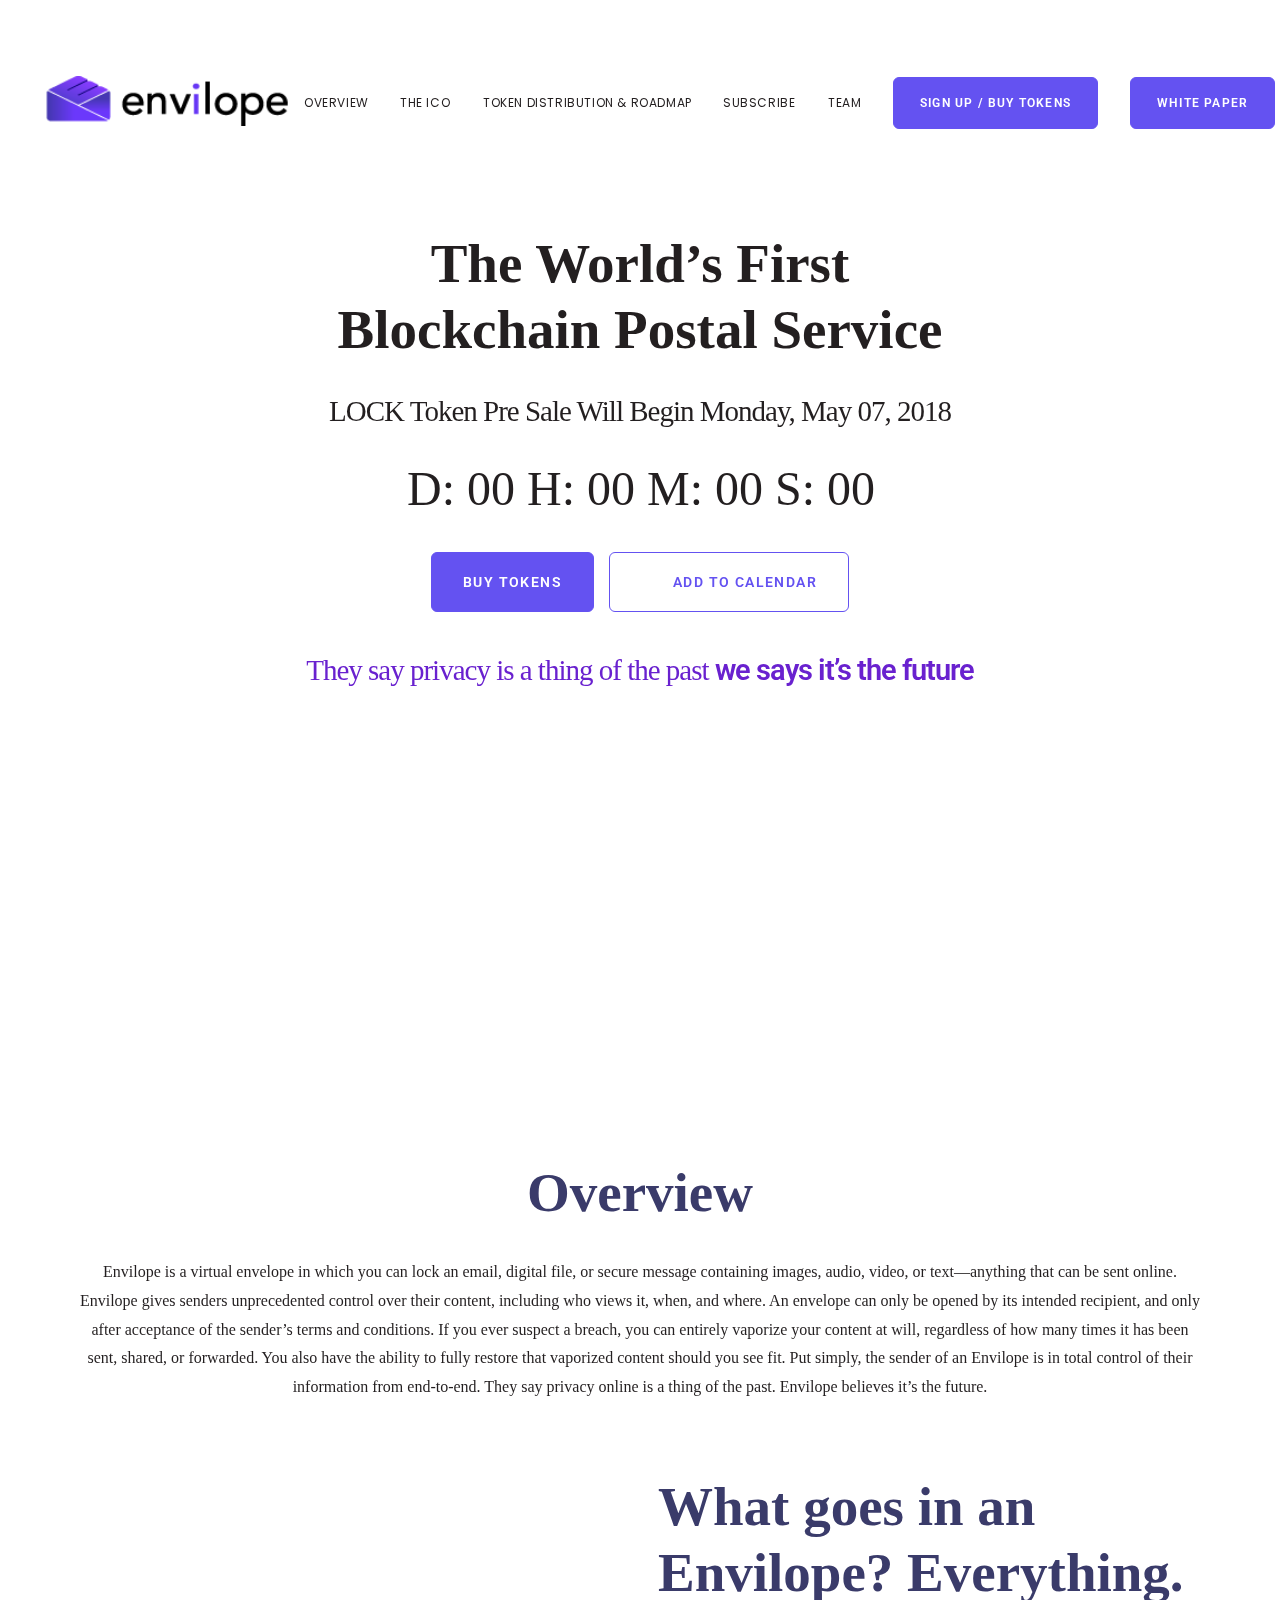
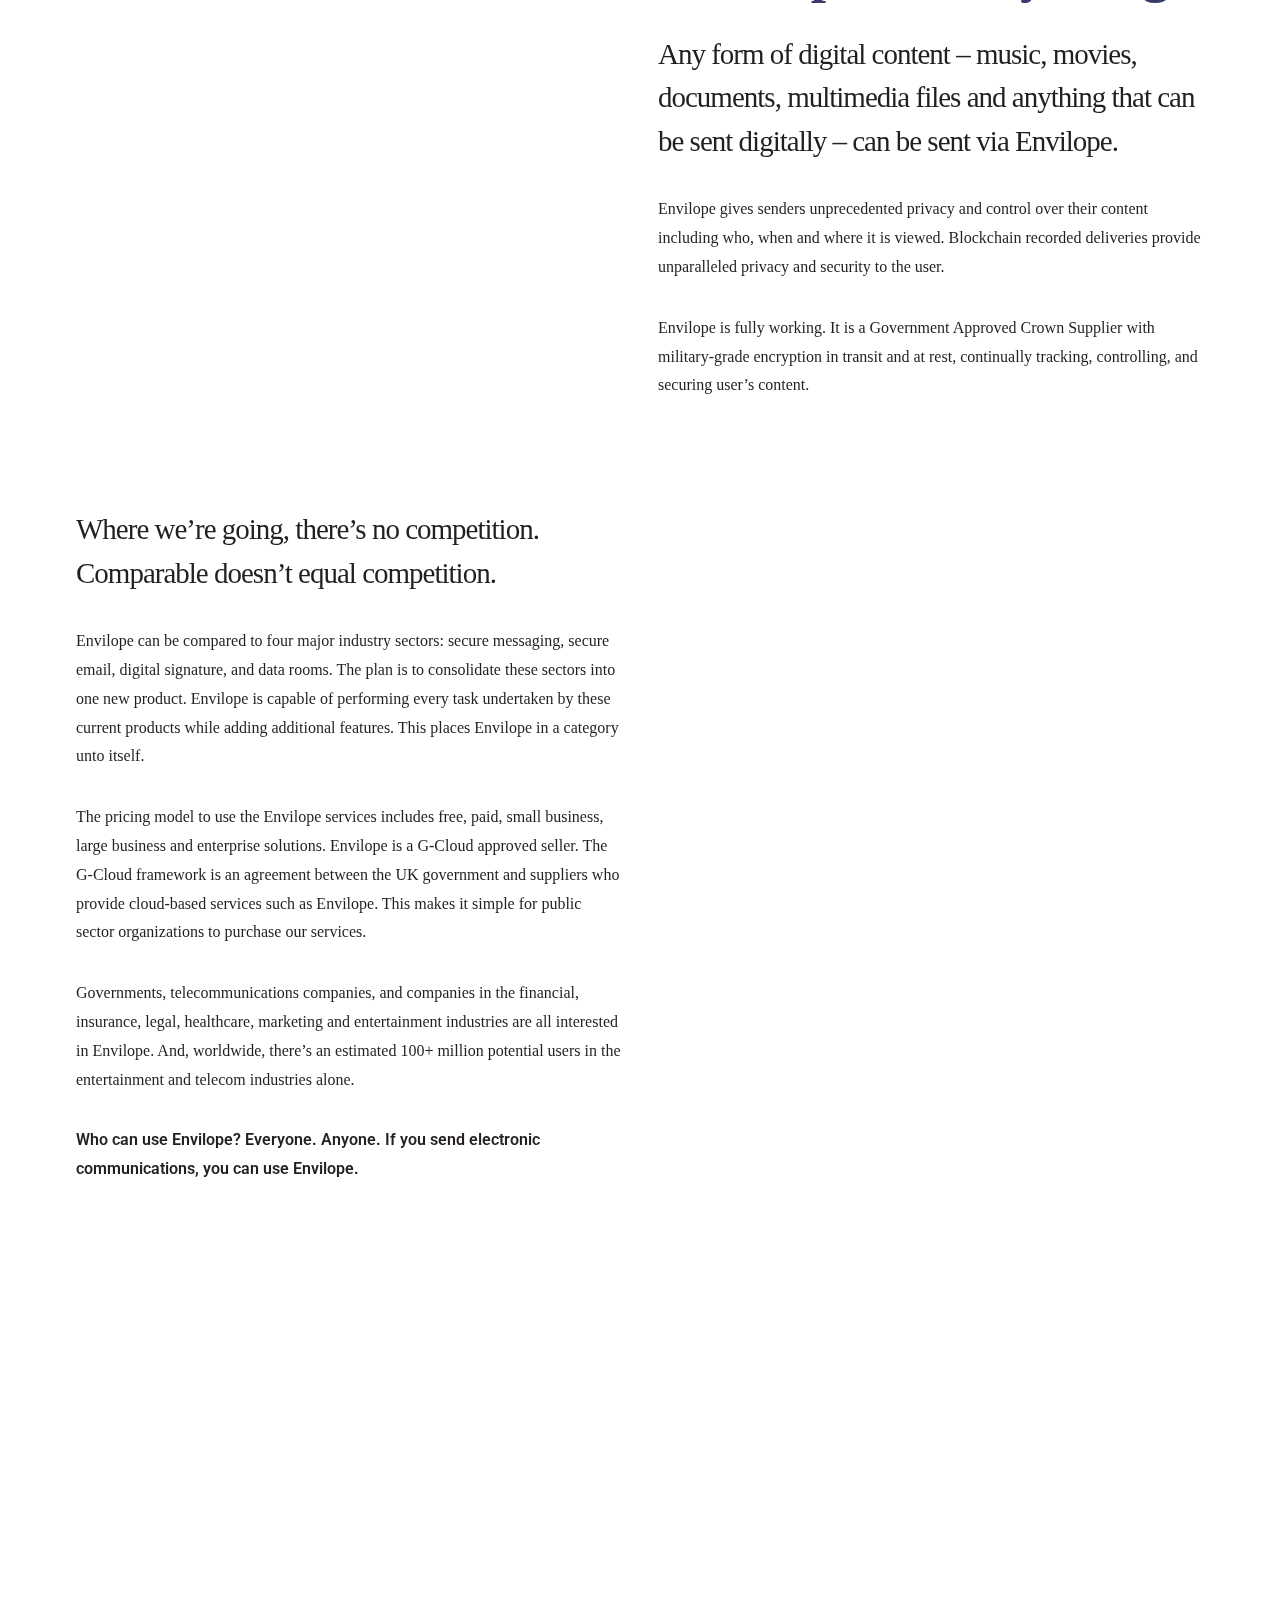
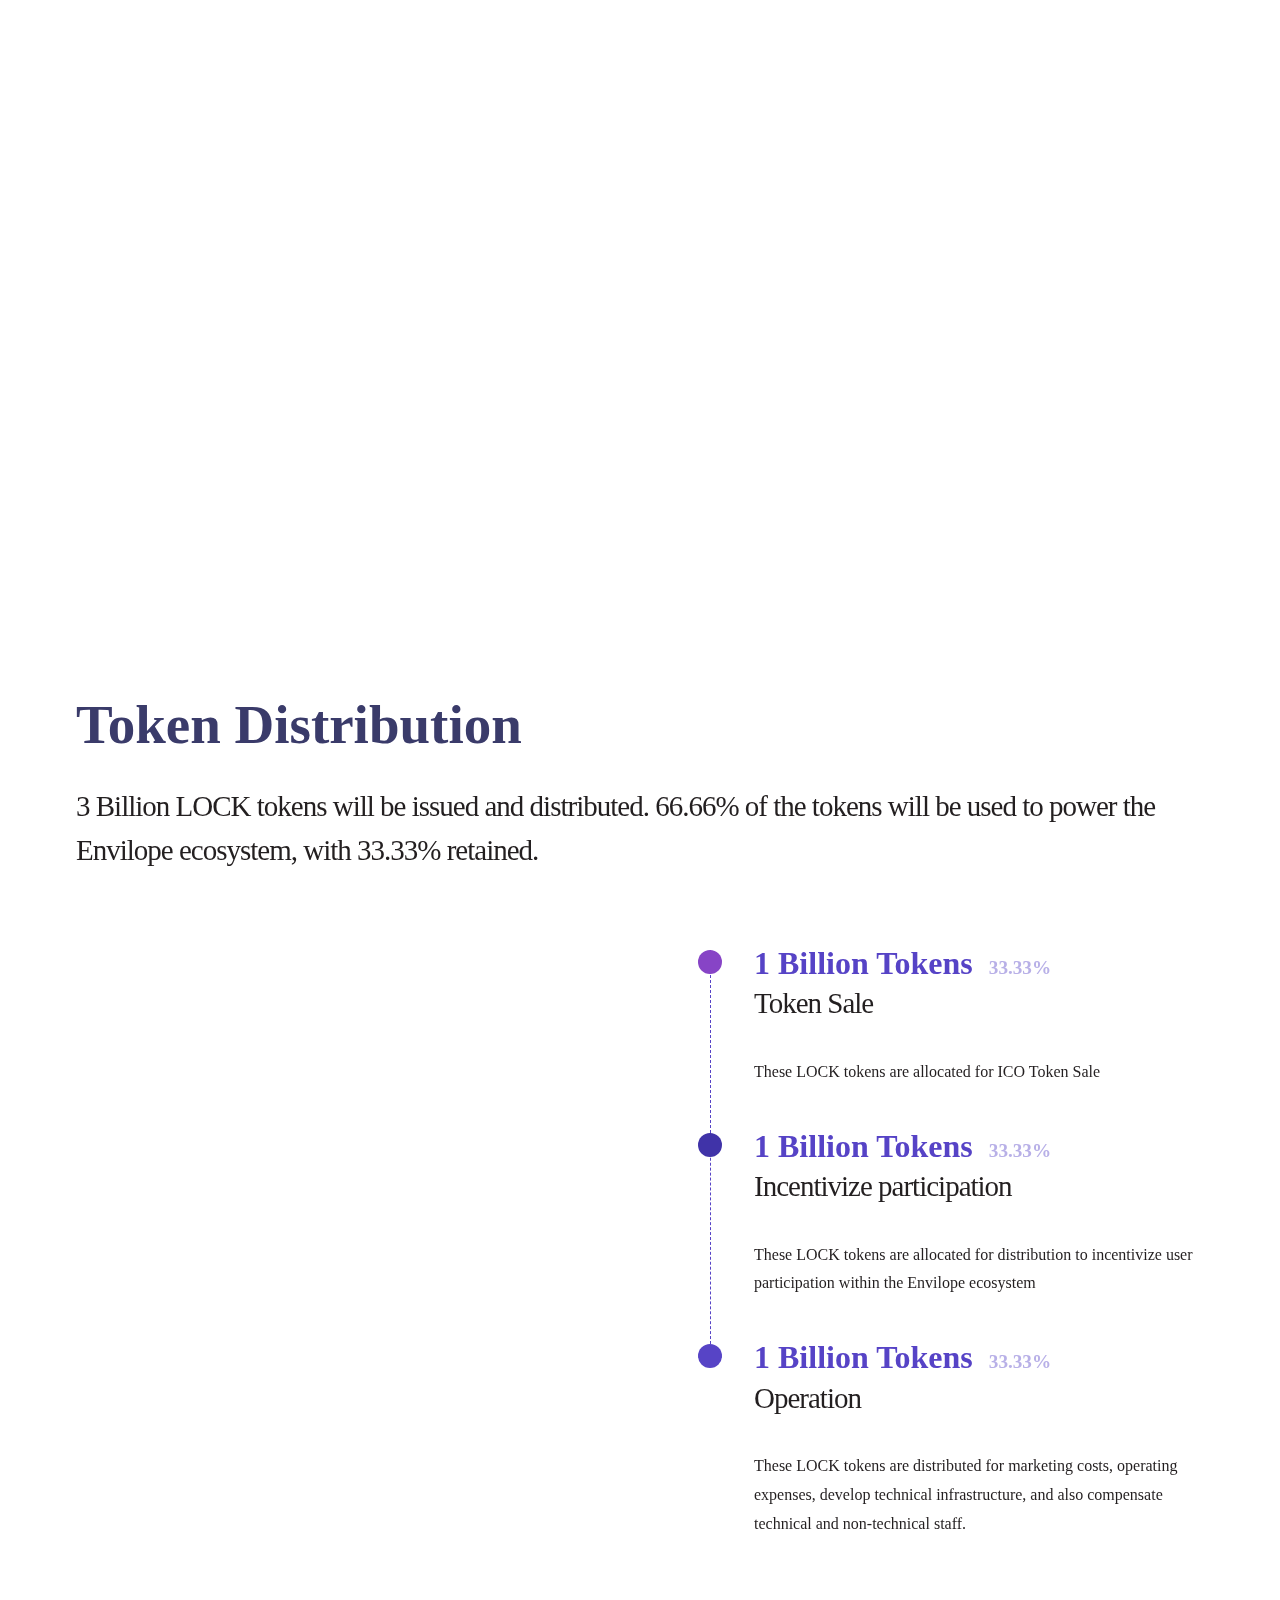
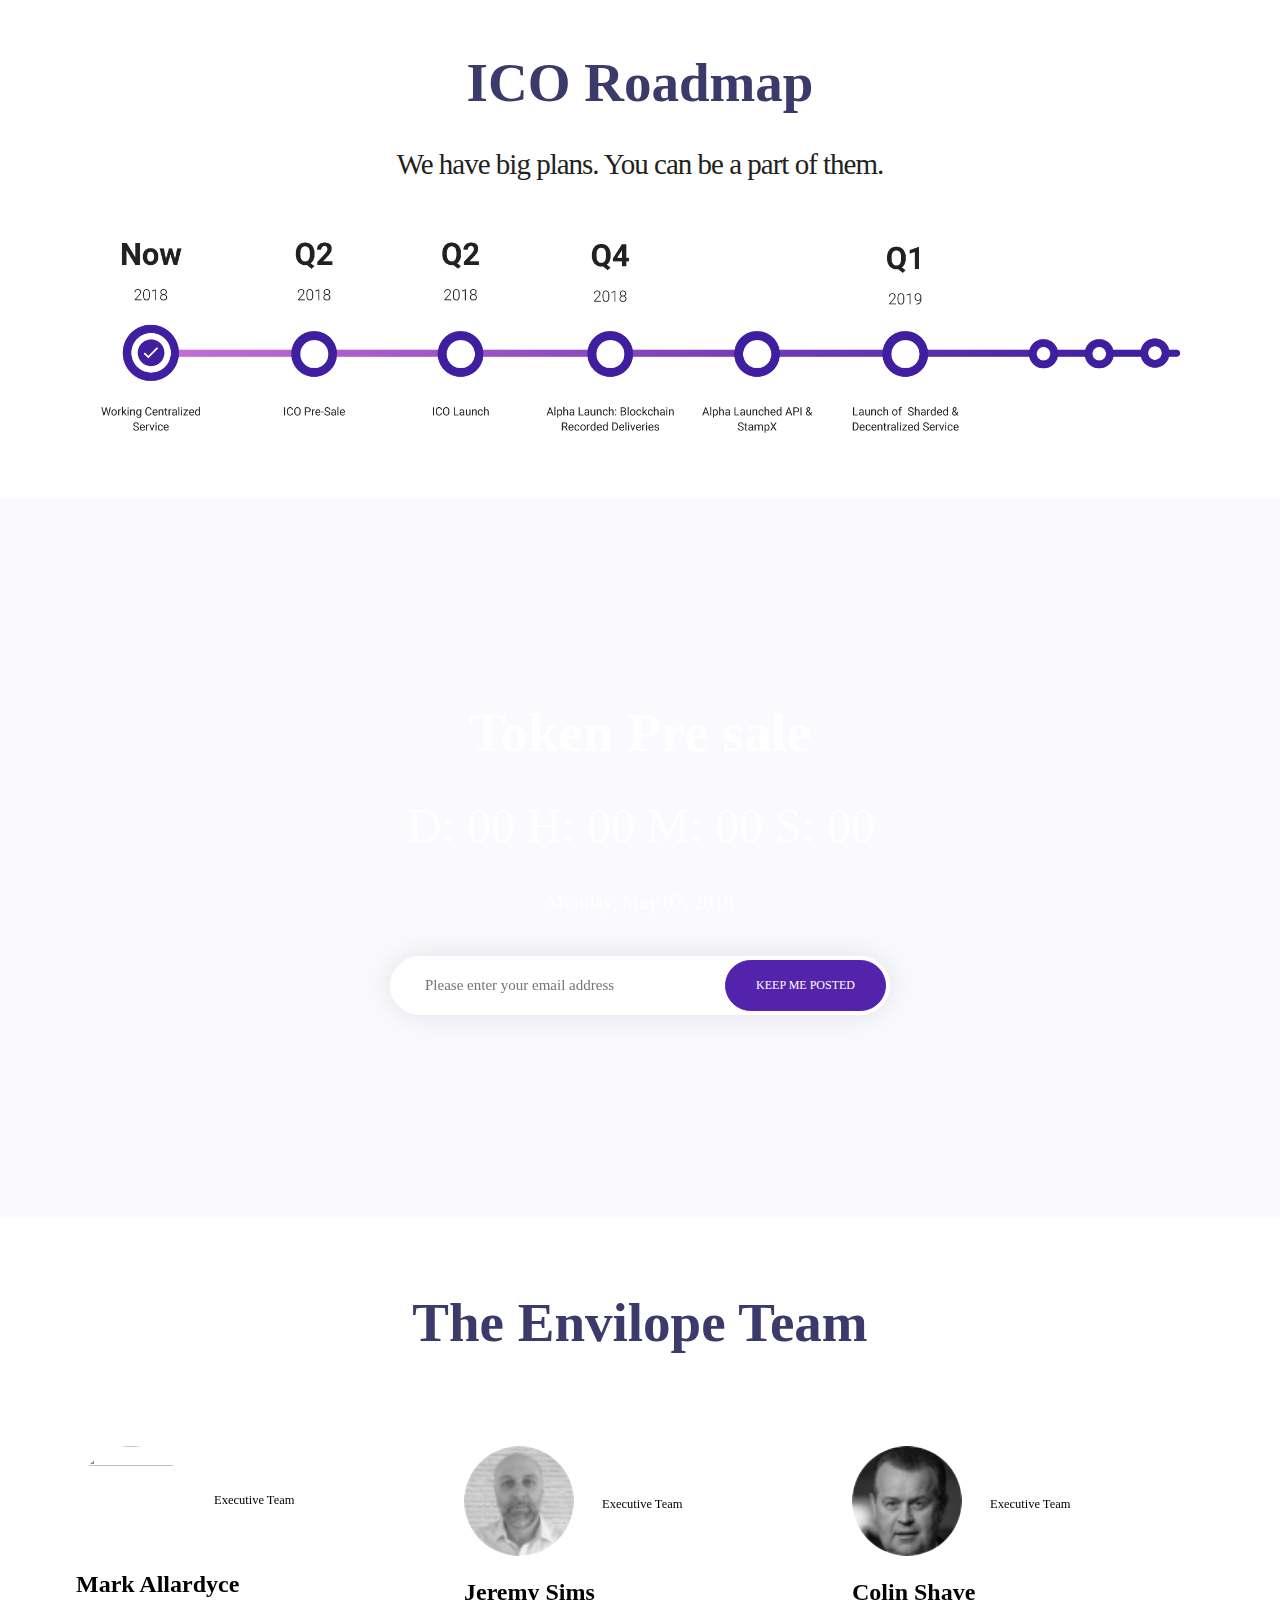
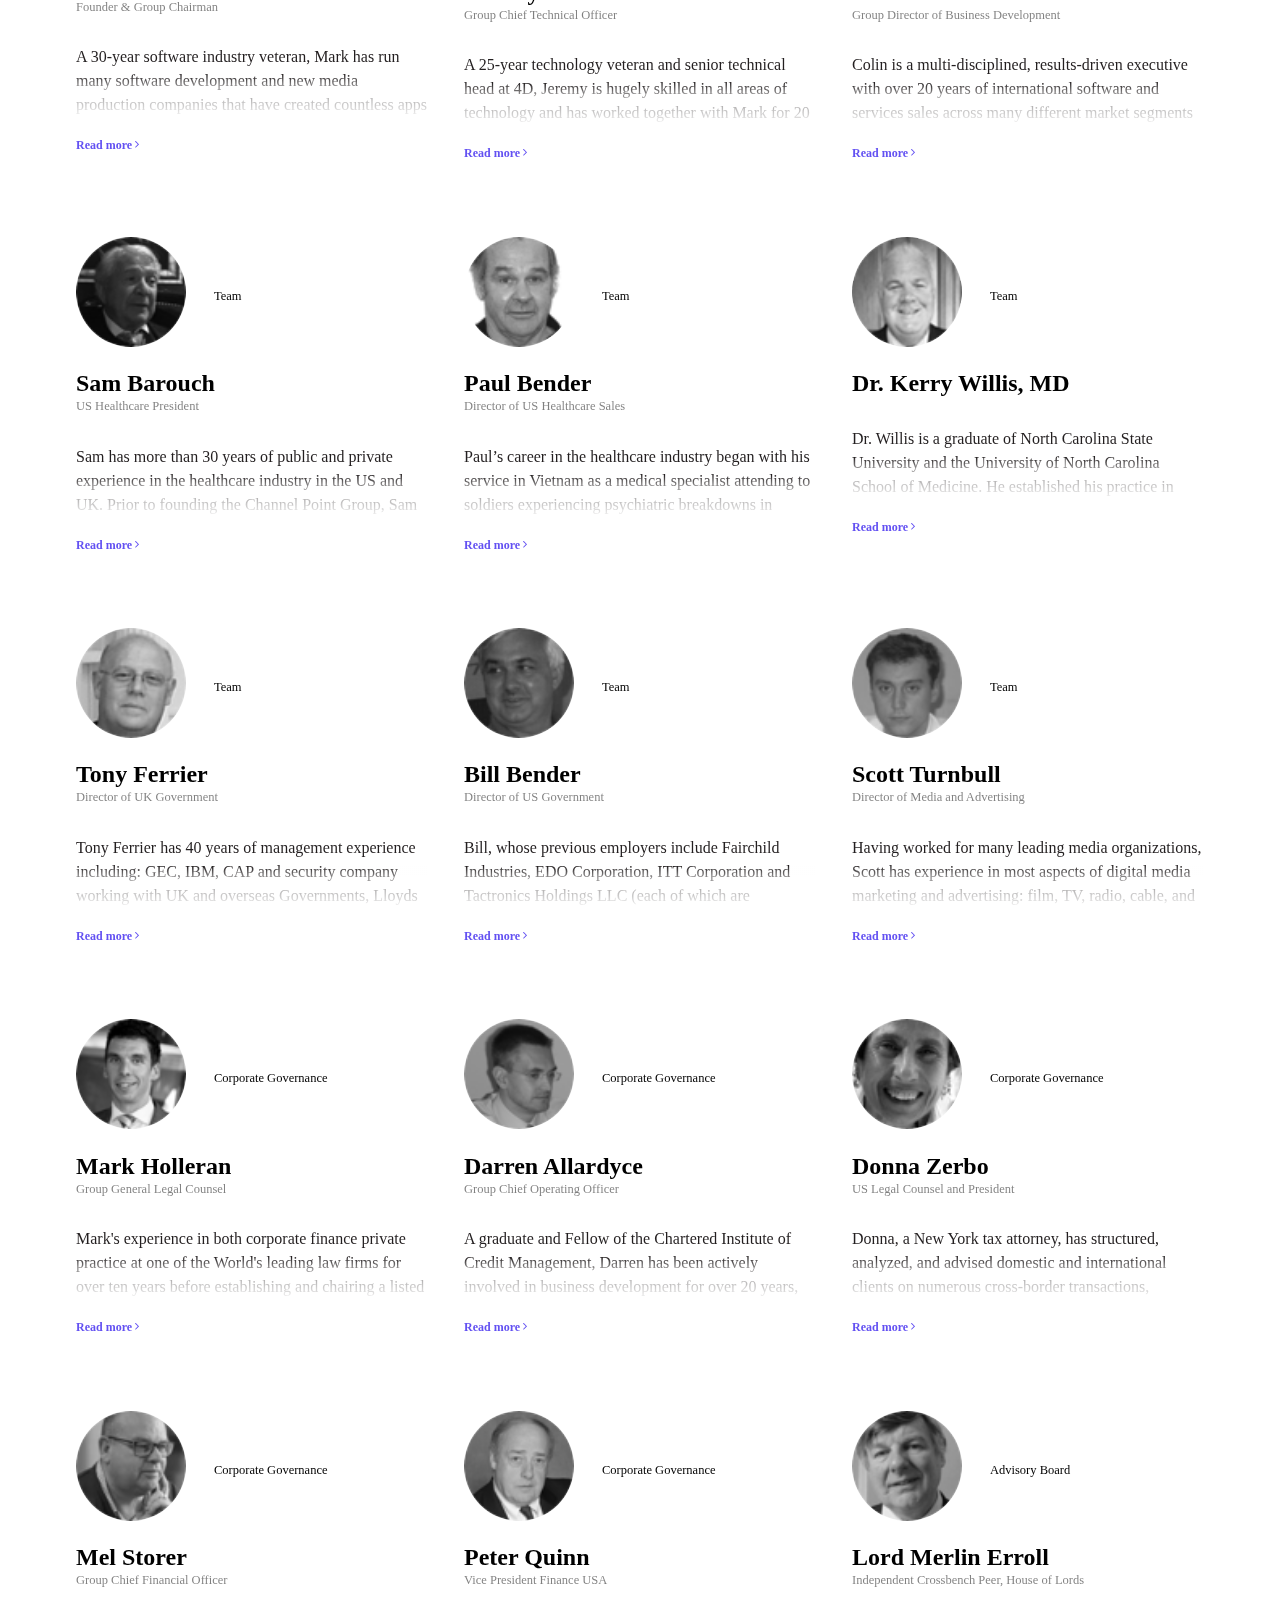
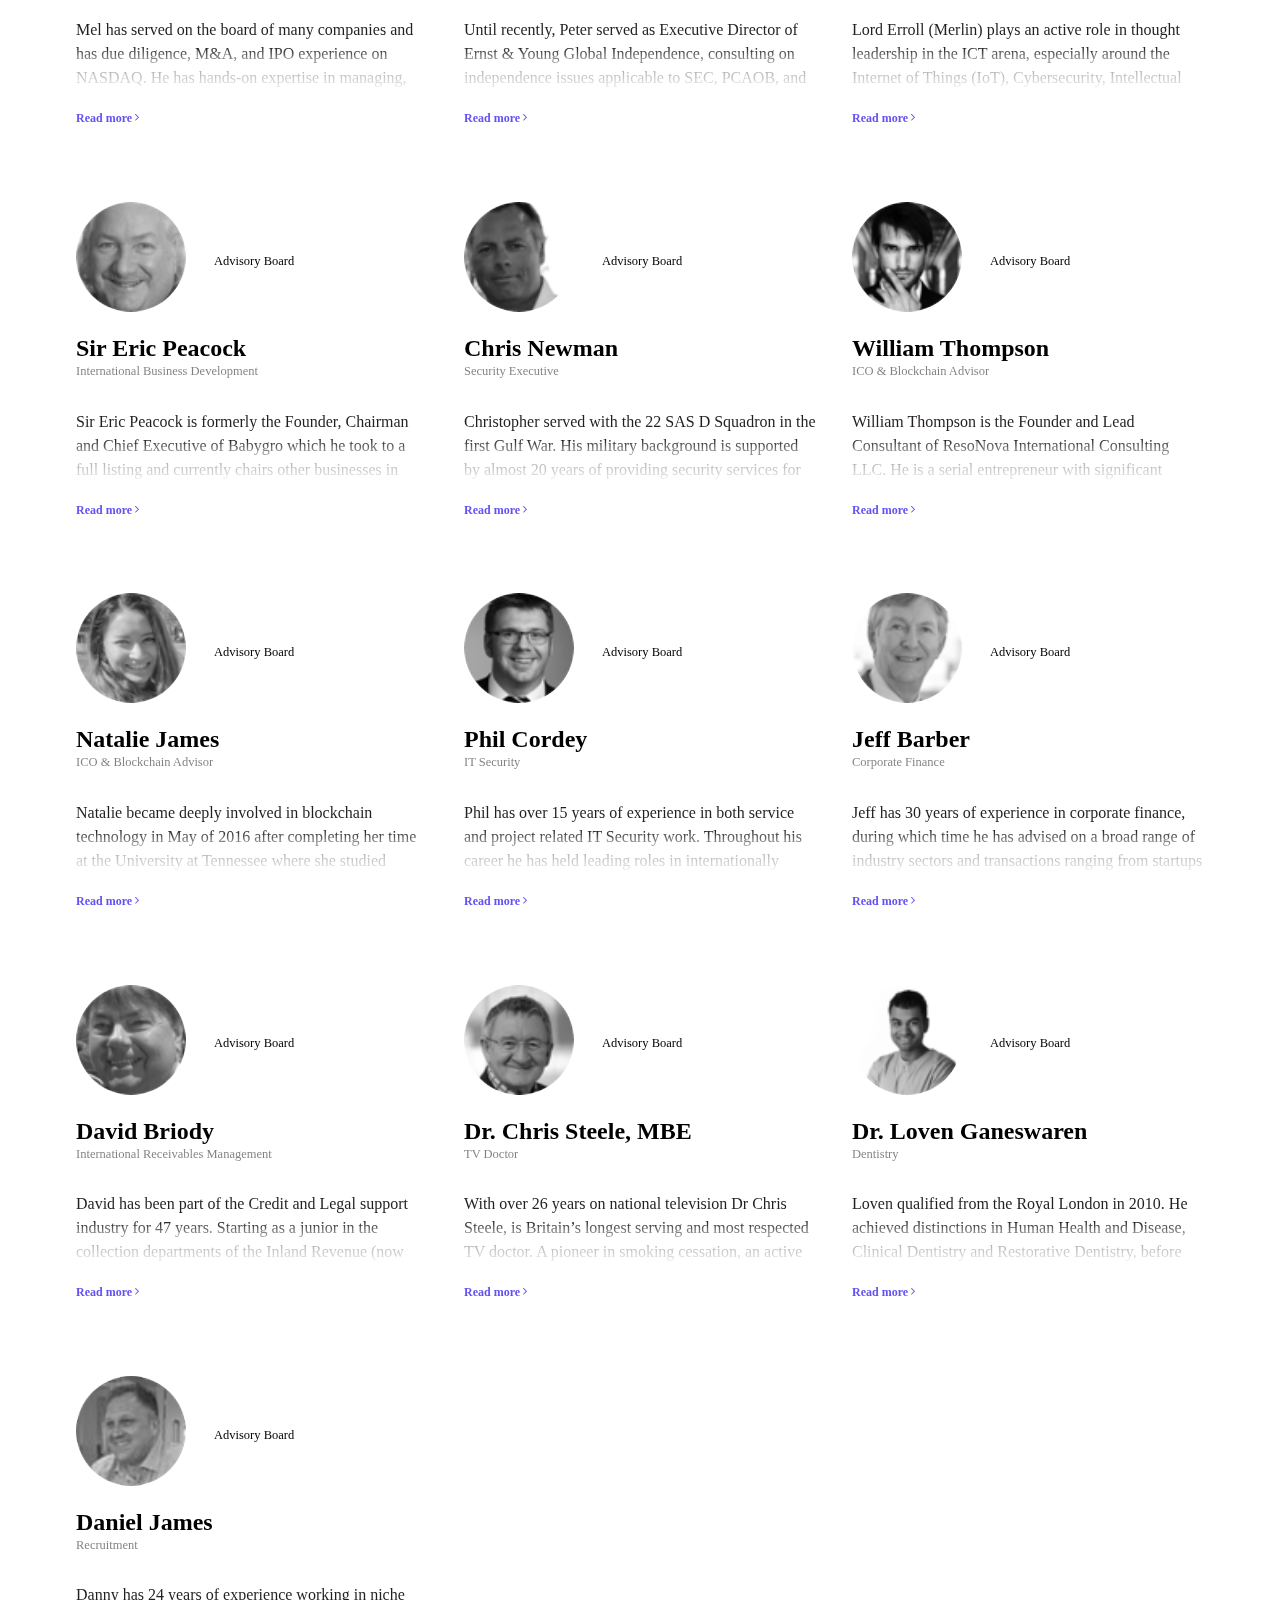
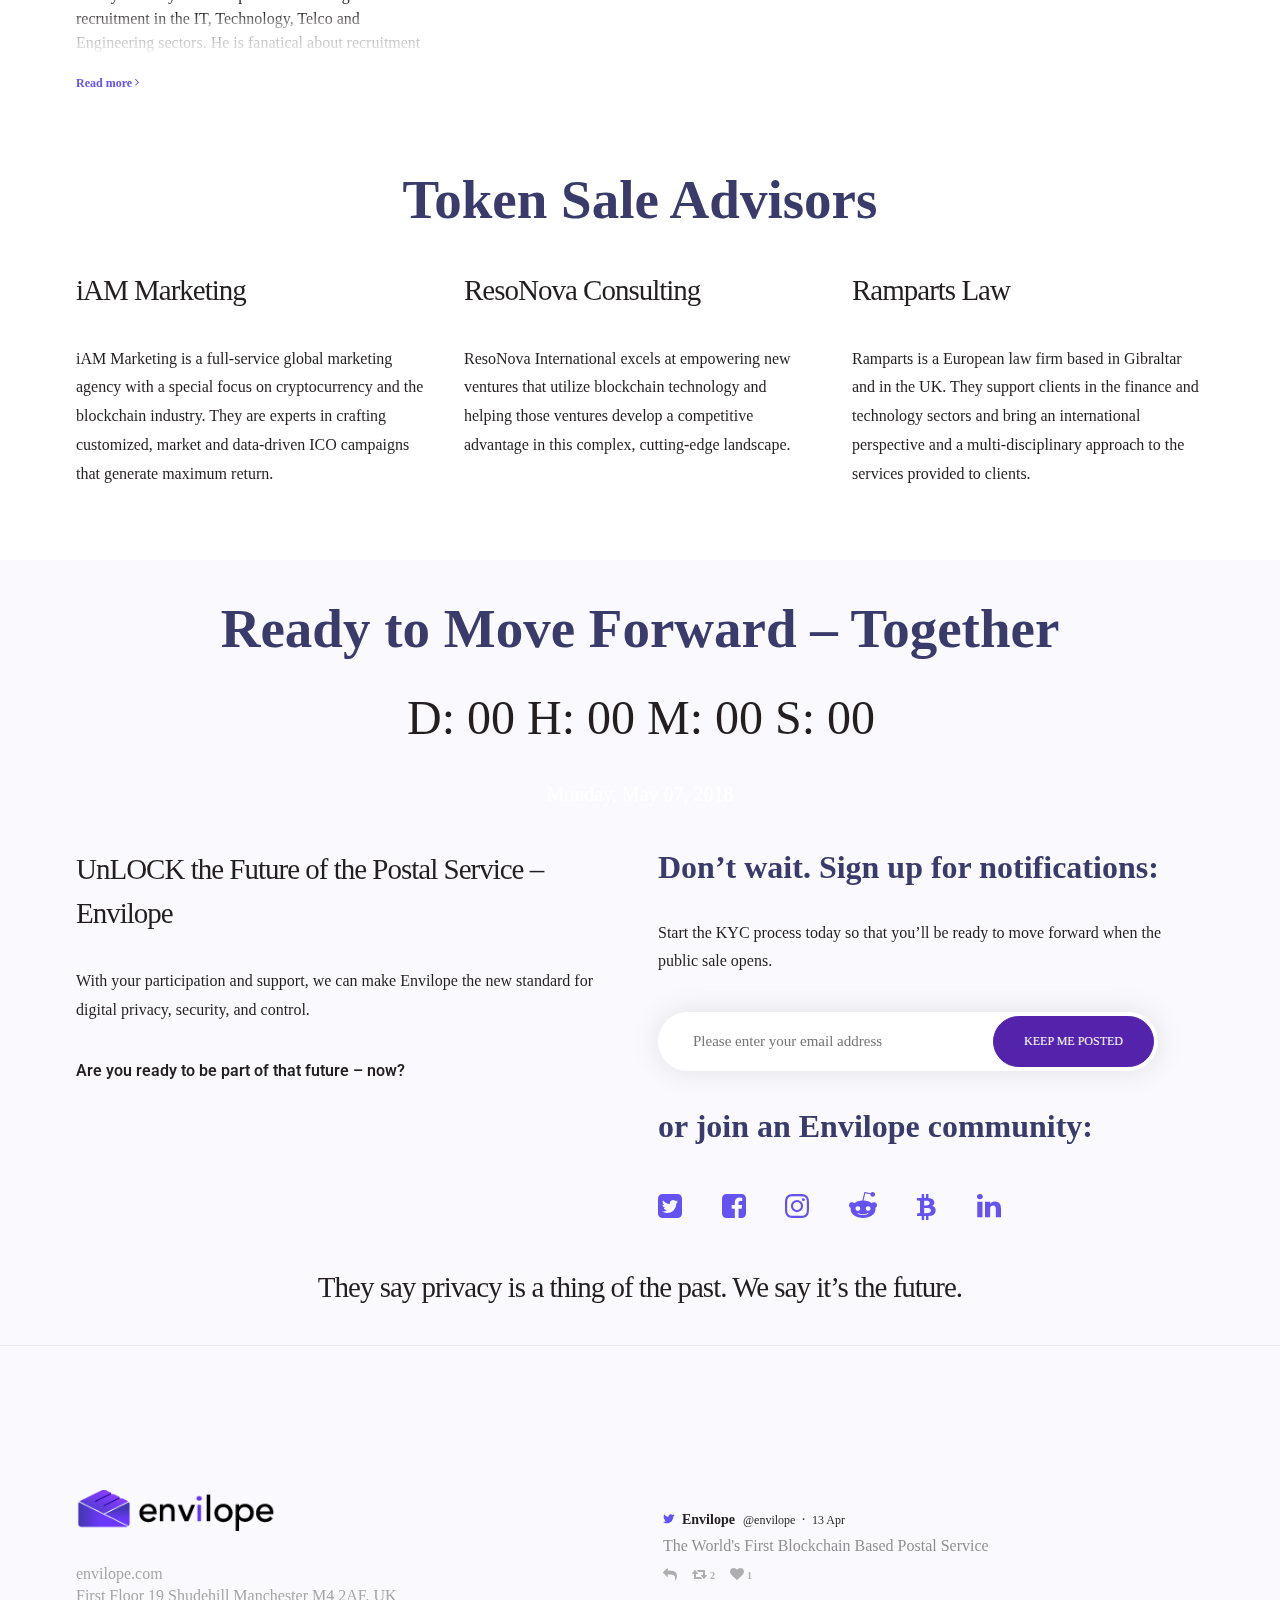
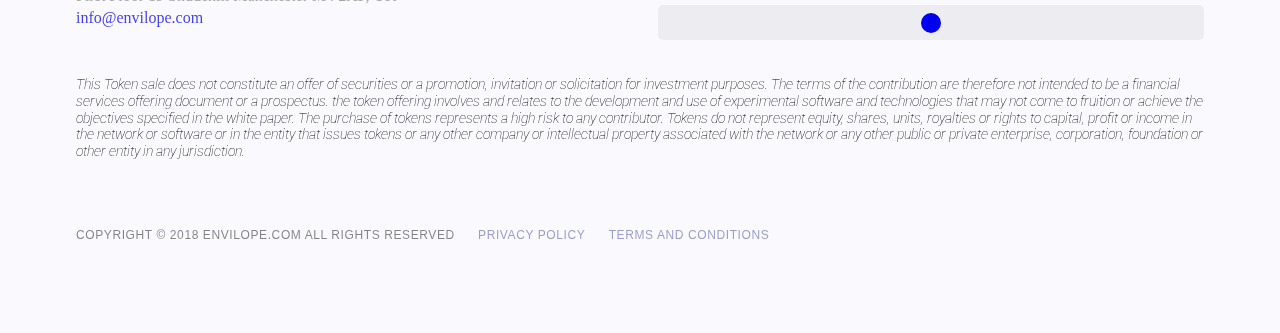
==== commit 7aa420a5: "remove low resolution img" ====
--- a/docs/index.html
+++ b/docs/index.html
@@ -1,77 +1,77 @@
-<!DOCTYPE html>
-<html class="no-touch" lang="en-US" xmlns="http://www.w3.org/1999/xhtml">
-<head>
-<meta http-equiv="Content-Type" content="text/html; charset=UTF-8">
-<meta name="viewport" content="width=device-width, initial-scale=1">
-<link rel="profile" href="http://gmpg.org/xfn/11">
-<link rel="pingback" href="http://envilope.icsandbox.com/xmlrpc.php">
-<title>Envilope &#8211; The World’s First Blockchain Postal Service</title>
-<meta name='robots' content='noindex,follow' />
-<link rel='dns-prefetch' href='http://platform.twitter.com/' />
-<link rel='dns-prefetch' href='http://addevent.com/' />
-<link rel='dns-prefetch' href='http://fonts.googleapis.com/' />
-<link rel='dns-prefetch' href='http://s.w.org/' />
-<link rel="alternate" type="application/rss+xml" title="Envilope &raquo; Feed" href="feed/index.html" />
-<link rel="alternate" type="application/rss+xml" title="Envilope &raquo; Comments Feed" href="comments/feed/index.html" />
-		<script type="text/javascript">
-			window._wpemojiSettings = {"baseUrl":"https:\/\/s.w.org\/images\/core\/emoji\/2.4\/72x72\/","ext":".png","svgUrl":"https:\/\/s.w.org\/images\/core\/emoji\/2.4\/svg\/","svgExt":".svg","source":{"concatemoji":"http:\/\/envilope.icsandbox.com\/wp-includes\/js\/wp-emoji-release.min.js?ver=4.9.5"}};
-			!function(a,b,c){function d(a,b){var c=String.fromCharCode;l.clearRect(0,0,k.width,k.height),l.fillText(c.apply(this,a),0,0);var d=k.toDataURL();l.clearRect(0,0,k.width,k.height),l.fillText(c.apply(this,b),0,0);var e=k.toDataURL();return d===e}function e(a){var b;if(!l||!l.fillText)return!1;switch(l.textBaseline="top",l.font="600 32px Arial",a){case"flag":return!(b=d([55356,56826,55356,56819],[55356,56826,8203,55356,56819]))&&(b=d([55356,57332,56128,56423,56128,56418,56128,56421,56128,56430,56128,56423,56128,56447],[55356,57332,8203,56128,56423,8203,56128,56418,8203,56128,56421,8203,56128,56430,8203,56128,56423,8203,56128,56447]),!b);case"emoji":return b=d([55357,56692,8205,9792,65039],[55357,56692,8203,9792,65039]),!b}return!1}function f(a){var c=b.createElement("script");c.src=a,c.defer=c.type="text/javascript",b.getElementsByTagName("head")[0].appendChild(c)}var g,h,i,j,k=b.createElement("canvas"),l=k.getContext&&k.getContext("2d");for(j=Array("flag","emoji"),c.supports={everything:!0,everythingExceptFlag:!0},i=0;i<j.length;i++)c.supports[j[i]]=e(j[i]),c.supports.everything=c.supports.everything&&c.supports[j[i]],"flag"!==j[i]&&(c.supports.everythingExceptFlag=c.supports.everythingExceptFlag&&c.supports[j[i]]);c.supports.everythingExceptFlag=c.supports.everythingExceptFlag&&!c.supports.flag,c.DOMReady=!1,c.readyCallback=function(){c.DOMReady=!0},c.supports.everything||(h=function(){c.readyCallback()},b.addEventListener?(b.addEventListener("DOMContentLoaded",h,!1),a.addEventListener("load",h,!1)):(a.attachEvent("onload",h),b.attachEvent("onreadystatechange",function(){"complete"===b.readyState&&c.readyCallback()})),g=c.source||{},g.concatemoji?f(g.concatemoji):g.wpemoji&&g.twemoji&&(f(g.twemoji),f(g.wpemoji)))}(window,document,window._wpemojiSettings);
-		</script>
-		<style type="text/css">
-img.wp-smiley,
-img.emoji {
-	display: inline !important;
-	border: none !important;
-	box-shadow: none !important;
-	height: 1em !important;
-	width: 1em !important;
-	margin: 0 .07em !important;
-	vertical-align: -0.1em !important;
-	background: none !important;
-	padding: 0 !important;
-}
-</style>
-<link rel='stylesheet' id='ctf_styles-css'  href='wp-content/plugins/custom-twitter-feeds/css/ctf-styles.css%3Fver=1.2.8.css' type='text/css' media='all' />
-<link rel='stylesheet' id='uncode-style-css'  href='wp-content/themes/uncode/library/css/style.css%3Fver=528991807.css' type='text/css' media='all' />
-<style id='uncode-style-inline-css' type='text/css'>
-
-@media (min-width: 960px) { .limit-width { max-width: 1200px; margin: auto;}}
-</style>
-<link rel='stylesheet' id='uncode-custom-style-css'  href='wp-content/themes/uncode/library/css/style-custom.css%3Fver=163037884.css' type='text/css' media='all' />
-<link rel='stylesheet' id='child-style-css'  href='wp-content/themes/envilope/style.css%3Fver=528991807.css' type='text/css' media='all' />
-<link rel='stylesheet' id='uncode-icons-css'  href='wp-content/themes/uncode/library/css/uncode-icons.css%3Fver=163037884.css' type='text/css' media='all' />
-<link rel='stylesheet' id='uncodefont-google-css'  href='http://fonts.googleapis.com/css?family=Poppins%3A300%2Cregular%2C500%2C600%2C700%7CDroid+Serif%3Aregular%2Citalic%2C700%2C700italic%7CDosis%3A200%2C300%2Cregular%2C500%2C600%2C700%2C800%7CPlayfair+Display%3Aregular%2Citalic%2C700%2C700italic%2C900%2C900italic%7COswald%3A300%2Cregular%2C700%7CRoboto%3A100%2C100italic%2C300%2C300italic%2Cregular%2Citalic%2C500%2C500italic%2C700%2C700italic%2C900%2C900italic%7CNunito%3A200%2C200italic%2C300%2C300italic%2Cregular%2Citalic%2C600%2C600italic%2C700%2C700italic%2C900%2C900italic&amp;subset=devanagari%2Clatin-ext%2Clatin%2Ccyrillic%2Cvietnamese%2Cgreek%2Ccyrillic-ext%2Cgreek-ext&amp;ver=1.0.0' type='text/css' media='all' />
-<script type='text/javascript' src='https://platform.twitter.com/widgets.js?ver=4.9.5'></script>
-<script type='text/javascript' src='wp-includes/js/jquery/jquery.js%3Fver=1.12.4'></script>
-<script type='text/javascript' src='wp-includes/js/jquery/jquery-migrate.min.js%3Fver=1.4.1'></script>
-<script type='text/javascript' src='wp-content/themes/envilope/js/custom.js%3Fver=4.9.5'></script>
-<script type='text/javascript' src='https://addevent.com/libs/atc/1.6.1/atc.min.js?ver=4.9.5'></script>
-<script type='text/javascript'>
-var mejsL10n = {"language":"en","strings":{"mejs.install-flash":"You are using a browser that does not have Flash player enabled or installed. Please turn on your Flash player plugin or download the latest version from https:\/\/get.adobe.com\/flashplayer\/","mejs.fullscreen-off":"Turn off Fullscreen","mejs.fullscreen-on":"Go Fullscreen","mejs.download-video":"Download Video","mejs.fullscreen":"Fullscreen","mejs.time-jump-forward":["Jump forward 1 second","Jump forward %1 seconds"],"mejs.loop":"Toggle Loop","mejs.play":"Play","mejs.pause":"Pause","mejs.close":"Close","mejs.time-slider":"Time Slider","mejs.time-help-text":"Use Left\/Right Arrow keys to advance one second, Up\/Down arrows to advance ten seconds.","mejs.time-skip-back":["Skip back 1 second","Skip back %1 seconds"],"mejs.captions-subtitles":"Captions\/Subtitles","mejs.captions-chapters":"Chapters","mejs.none":"None","mejs.mute-toggle":"Mute Toggle","mejs.volume-help-text":"Use Up\/Down Arrow keys to increase or decrease volume.","mejs.unmute":"Unmute","mejs.mute":"Mute","mejs.volume-slider":"Volume Slider","mejs.video-player":"Video Player","mejs.audio-player":"Audio Player","mejs.ad-skip":"Skip ad","mejs.ad-skip-info":["Skip in 1 second","Skip in %1 seconds"],"mejs.source-chooser":"Source Chooser","mejs.stop":"Stop","mejs.speed-rate":"Speed Rate","mejs.live-broadcast":"Live Broadcast","mejs.afrikaans":"Afrikaans","mejs.albanian":"Albanian","mejs.arabic":"Arabic","mejs.belarusian":"Belarusian","mejs.bulgarian":"Bulgarian","mejs.catalan":"Catalan","mejs.chinese":"Chinese","mejs.chinese-simplified":"Chinese (Simplified)","mejs.chinese-traditional":"Chinese (Traditional)","mejs.croatian":"Croatian","mejs.czech":"Czech","mejs.danish":"Danish","mejs.dutch":"Dutch","mejs.english":"English","mejs.estonian":"Estonian","mejs.filipino":"Filipino","mejs.finnish":"Finnish","mejs.french":"French","mejs.galician":"Galician","mejs.german":"German","mejs.greek":"Greek","mejs.haitian-creole":"Haitian Creole","mejs.hebrew":"Hebrew","mejs.hindi":"Hindi","mejs.hungarian":"Hungarian","mejs.icelandic":"Icelandic","mejs.indonesian":"Indonesian","mejs.irish":"Irish","mejs.italian":"Italian","mejs.japanese":"Japanese","mejs.korean":"Korean","mejs.latvian":"Latvian","mejs.lithuanian":"Lithuanian","mejs.macedonian":"Macedonian","mejs.malay":"Malay","mejs.maltese":"Maltese","mejs.norwegian":"Norwegian","mejs.persian":"Persian","mejs.polish":"Polish","mejs.portuguese":"Portuguese","mejs.romanian":"Romanian","mejs.russian":"Russian","mejs.serbian":"Serbian","mejs.slovak":"Slovak","mejs.slovenian":"Slovenian","mejs.spanish":"Spanish","mejs.swahili":"Swahili","mejs.swedish":"Swedish","mejs.tagalog":"Tagalog","mejs.thai":"Thai","mejs.turkish":"Turkish","mejs.ukrainian":"Ukrainian","mejs.vietnamese":"Vietnamese","mejs.welsh":"Welsh","mejs.yiddish":"Yiddish"}};
-</script>
-<script type='text/javascript' src='wp-includes/js/mediaelement/mediaelement-and-player.min.js%3Fver=4.2.6-78496d1'></script>
-<script type='text/javascript' src='wp-includes/js/mediaelement/mediaelement-migrate.min.js%3Fver=4.9.5'></script>
-<script type='text/javascript'>
-/* <![CDATA[ */
-var _wpmejsSettings = {"pluginPath":"\/wp-includes\/js\/mediaelement\/","classPrefix":"mejs-","stretching":"responsive"};
-/* ]]> */
-</script>
-<script type='text/javascript' src='wp-content/themes/uncode/library/js/ai-uncode.js'  id='uncodeAI' data-home='/' data-path='/' data-breakpoints-images='258,516,720,1032,1440,2064,2880'></script>
-<script type='text/javascript'>
-/* <![CDATA[ */
-var SiteParameters = {"site_url":"http:\/\/envilope.icsandbox.com\/","theme_directory":"http:\/\/envilope.icsandbox.com\/wp-content\/themes\/uncode","days":"days","hours":"hours","minutes":"minutes","seconds":"seconds","constant_scroll":"on","scroll_speed":"2","parallax_factor":"0.25","loading":"Loading\u2026","slide_name":"slide","slide_footer":"footer"};
-/* ]]> */
-</script>
-<script type='text/javascript' src='wp-content/themes/uncode/library/js/init.js%3Fver=163037884'></script>
-<link rel='https://api.w.org/' href='wp-json/index.html' />
-<link rel="EditURI" type="application/rsd+xml" title="RSD" href="xmlrpc.php%3Frsd" />
-<link rel="wlwmanifest" type="application/wlwmanifest+xml" href="wp-includes/wlwmanifest.xml" /> 
-<meta name="generator" content="WordPress 4.9.5" />
-<link rel="canonical" href="index.html" />
-<link rel='shortlink' href='index.html' />
-<link rel="alternate" type="application/json+oembed" href="wp-json/oembed/1.0/embed%3Furl=http%253A%252F%252Fenvilope.icsandbox.com%252F" />
-<link rel="alternate" type="text/xml+oembed" href="wp-json/oembed/1.0/embed%3Furl=http%253A%252F%252Fenvilope.icsandbox.com%252F&amp;format=xml" />
-		<style type="text/css">.recentcomments a{display:inline !important;padding:0 !important;margin:0 !important;}</style>
+<!DOCTYPE html>
+<html class="no-touch" lang="en-US" xmlns="http://www.w3.org/1999/xhtml">
+<head>
+<meta http-equiv="Content-Type" content="text/html; charset=UTF-8">
+<meta name="viewport" content="width=device-width, initial-scale=1">
+<link rel="profile" href="http://gmpg.org/xfn/11">
+<link rel="pingback" href="http://envilope.icsandbox.com/xmlrpc.php">
+<title>Envilope &#8211; The World’s First Blockchain Postal Service</title>
+<meta name='robots' content='noindex,follow' />
+<link rel='dns-prefetch' href='http://platform.twitter.com/' />
+<link rel='dns-prefetch' href='http://addevent.com/' />
+<link rel='dns-prefetch' href='http://fonts.googleapis.com/' />
+<link rel='dns-prefetch' href='http://s.w.org/' />
+<link rel="alternate" type="application/rss+xml" title="Envilope &raquo; Feed" href="feed/index.html" />
+<link rel="alternate" type="application/rss+xml" title="Envilope &raquo; Comments Feed" href="comments/feed/index.html" />
+		<script type="text/javascript">
+			window._wpemojiSettings = {"baseUrl":"https:\/\/s.w.org\/images\/core\/emoji\/2.4\/72x72\/","ext":".png","svgUrl":"https:\/\/s.w.org\/images\/core\/emoji\/2.4\/svg\/","svgExt":".svg","source":{"concatemoji":"http:\/\/envilope.icsandbox.com\/wp-includes\/js\/wp-emoji-release.min.js?ver=4.9.5"}};
+			!function(a,b,c){function d(a,b){var c=String.fromCharCode;l.clearRect(0,0,k.width,k.height),l.fillText(c.apply(this,a),0,0);var d=k.toDataURL();l.clearRect(0,0,k.width,k.height),l.fillText(c.apply(this,b),0,0);var e=k.toDataURL();return d===e}function e(a){var b;if(!l||!l.fillText)return!1;switch(l.textBaseline="top",l.font="600 32px Arial",a){case"flag":return!(b=d([55356,56826,55356,56819],[55356,56826,8203,55356,56819]))&&(b=d([55356,57332,56128,56423,56128,56418,56128,56421,56128,56430,56128,56423,56128,56447],[55356,57332,8203,56128,56423,8203,56128,56418,8203,56128,56421,8203,56128,56430,8203,56128,56423,8203,56128,56447]),!b);case"emoji":return b=d([55357,56692,8205,9792,65039],[55357,56692,8203,9792,65039]),!b}return!1}function f(a){var c=b.createElement("script");c.src=a,c.defer=c.type="text/javascript",b.getElementsByTagName("head")[0].appendChild(c)}var g,h,i,j,k=b.createElement("canvas"),l=k.getContext&&k.getContext("2d");for(j=Array("flag","emoji"),c.supports={everything:!0,everythingExceptFlag:!0},i=0;i<j.length;i++)c.supports[j[i]]=e(j[i]),c.supports.everything=c.supports.everything&&c.supports[j[i]],"flag"!==j[i]&&(c.supports.everythingExceptFlag=c.supports.everythingExceptFlag&&c.supports[j[i]]);c.supports.everythingExceptFlag=c.supports.everythingExceptFlag&&!c.supports.flag,c.DOMReady=!1,c.readyCallback=function(){c.DOMReady=!0},c.supports.everything||(h=function(){c.readyCallback()},b.addEventListener?(b.addEventListener("DOMContentLoaded",h,!1),a.addEventListener("load",h,!1)):(a.attachEvent("onload",h),b.attachEvent("onreadystatechange",function(){"complete"===b.readyState&&c.readyCallback()})),g=c.source||{},g.concatemoji?f(g.concatemoji):g.wpemoji&&g.twemoji&&(f(g.twemoji),f(g.wpemoji)))}(window,document,window._wpemojiSettings);
+		</script>
+		<style type="text/css">
+img.wp-smiley,
+img.emoji {
+	display: inline !important;
+	border: none !important;
+	box-shadow: none !important;
+	height: 1em !important;
+	width: 1em !important;
+	margin: 0 .07em !important;
+	vertical-align: -0.1em !important;
+	background: none !important;
+	padding: 0 !important;
+}
+</style>
+<link rel='stylesheet' id='ctf_styles-css'  href='wp-content/plugins/custom-twitter-feeds/css/ctf-styles.css%3Fver=1.2.8.css' type='text/css' media='all' />
+<link rel='stylesheet' id='uncode-style-css'  href='wp-content/themes/uncode/library/css/style.css%3Fver=528991807.css' type='text/css' media='all' />
+<style id='uncode-style-inline-css' type='text/css'>
+
+@media (min-width: 960px) { .limit-width { max-width: 1200px; margin: auto;}}
+</style>
+<link rel='stylesheet' id='uncode-custom-style-css'  href='wp-content/themes/uncode/library/css/style-custom.css%3Fver=163037884.css' type='text/css' media='all' />
+<link rel='stylesheet' id='child-style-css'  href='wp-content/themes/envilope/style.css%3Fver=528991807.css' type='text/css' media='all' />
+<link rel='stylesheet' id='uncode-icons-css'  href='wp-content/themes/uncode/library/css/uncode-icons.css%3Fver=163037884.css' type='text/css' media='all' />
+<link rel='stylesheet' id='uncodefont-google-css'  href='http://fonts.googleapis.com/css?family=Poppins%3A300%2Cregular%2C500%2C600%2C700%7CDroid+Serif%3Aregular%2Citalic%2C700%2C700italic%7CDosis%3A200%2C300%2Cregular%2C500%2C600%2C700%2C800%7CPlayfair+Display%3Aregular%2Citalic%2C700%2C700italic%2C900%2C900italic%7COswald%3A300%2Cregular%2C700%7CRoboto%3A100%2C100italic%2C300%2C300italic%2Cregular%2Citalic%2C500%2C500italic%2C700%2C700italic%2C900%2C900italic%7CNunito%3A200%2C200italic%2C300%2C300italic%2Cregular%2Citalic%2C600%2C600italic%2C700%2C700italic%2C900%2C900italic&amp;subset=devanagari%2Clatin-ext%2Clatin%2Ccyrillic%2Cvietnamese%2Cgreek%2Ccyrillic-ext%2Cgreek-ext&amp;ver=1.0.0' type='text/css' media='all' />
+<script type='text/javascript' src='https://platform.twitter.com/widgets.js?ver=4.9.5'></script>
+<script type='text/javascript' src='wp-includes/js/jquery/jquery.js%3Fver=1.12.4'></script>
+<script type='text/javascript' src='wp-includes/js/jquery/jquery-migrate.min.js%3Fver=1.4.1'></script>
+<script type='text/javascript' src='wp-content/themes/envilope/js/custom.js%3Fver=4.9.5'></script>
+<script type='text/javascript' src='https://addevent.com/libs/atc/1.6.1/atc.min.js?ver=4.9.5'></script>
+<script type='text/javascript'>
+var mejsL10n = {"language":"en","strings":{"mejs.install-flash":"You are using a browser that does not have Flash player enabled or installed. Please turn on your Flash player plugin or download the latest version from https:\/\/get.adobe.com\/flashplayer\/","mejs.fullscreen-off":"Turn off Fullscreen","mejs.fullscreen-on":"Go Fullscreen","mejs.download-video":"Download Video","mejs.fullscreen":"Fullscreen","mejs.time-jump-forward":["Jump forward 1 second","Jump forward %1 seconds"],"mejs.loop":"Toggle Loop","mejs.play":"Play","mejs.pause":"Pause","mejs.close":"Close","mejs.time-slider":"Time Slider","mejs.time-help-text":"Use Left\/Right Arrow keys to advance one second, Up\/Down arrows to advance ten seconds.","mejs.time-skip-back":["Skip back 1 second","Skip back %1 seconds"],"mejs.captions-subtitles":"Captions\/Subtitles","mejs.captions-chapters":"Chapters","mejs.none":"None","mejs.mute-toggle":"Mute Toggle","mejs.volume-help-text":"Use Up\/Down Arrow keys to increase or decrease volume.","mejs.unmute":"Unmute","mejs.mute":"Mute","mejs.volume-slider":"Volume Slider","mejs.video-player":"Video Player","mejs.audio-player":"Audio Player","mejs.ad-skip":"Skip ad","mejs.ad-skip-info":["Skip in 1 second","Skip in %1 seconds"],"mejs.source-chooser":"Source Chooser","mejs.stop":"Stop","mejs.speed-rate":"Speed Rate","mejs.live-broadcast":"Live Broadcast","mejs.afrikaans":"Afrikaans","mejs.albanian":"Albanian","mejs.arabic":"Arabic","mejs.belarusian":"Belarusian","mejs.bulgarian":"Bulgarian","mejs.catalan":"Catalan","mejs.chinese":"Chinese","mejs.chinese-simplified":"Chinese (Simplified)","mejs.chinese-traditional":"Chinese (Traditional)","mejs.croatian":"Croatian","mejs.czech":"Czech","mejs.danish":"Danish","mejs.dutch":"Dutch","mejs.english":"English","mejs.estonian":"Estonian","mejs.filipino":"Filipino","mejs.finnish":"Finnish","mejs.french":"French","mejs.galician":"Galician","mejs.german":"German","mejs.greek":"Greek","mejs.haitian-creole":"Haitian Creole","mejs.hebrew":"Hebrew","mejs.hindi":"Hindi","mejs.hungarian":"Hungarian","mejs.icelandic":"Icelandic","mejs.indonesian":"Indonesian","mejs.irish":"Irish","mejs.italian":"Italian","mejs.japanese":"Japanese","mejs.korean":"Korean","mejs.latvian":"Latvian","mejs.lithuanian":"Lithuanian","mejs.macedonian":"Macedonian","mejs.malay":"Malay","mejs.maltese":"Maltese","mejs.norwegian":"Norwegian","mejs.persian":"Persian","mejs.polish":"Polish","mejs.portuguese":"Portuguese","mejs.romanian":"Romanian","mejs.russian":"Russian","mejs.serbian":"Serbian","mejs.slovak":"Slovak","mejs.slovenian":"Slovenian","mejs.spanish":"Spanish","mejs.swahili":"Swahili","mejs.swedish":"Swedish","mejs.tagalog":"Tagalog","mejs.thai":"Thai","mejs.turkish":"Turkish","mejs.ukrainian":"Ukrainian","mejs.vietnamese":"Vietnamese","mejs.welsh":"Welsh","mejs.yiddish":"Yiddish"}};
+</script>
+<script type='text/javascript' src='wp-includes/js/mediaelement/mediaelement-and-player.min.js%3Fver=4.2.6-78496d1'></script>
+<script type='text/javascript' src='wp-includes/js/mediaelement/mediaelement-migrate.min.js%3Fver=4.9.5'></script>
+<script type='text/javascript'>
+/* <![CDATA[ */
+var _wpmejsSettings = {"pluginPath":"\/wp-includes\/js\/mediaelement\/","classPrefix":"mejs-","stretching":"responsive"};
+/* ]]> */
+</script>
+<script type='text/javascript' src='wp-content/themes/uncode/library/js/ai-uncode.js'  id='uncodeAI' data-home='/' data-path='/' data-breakpoints-images='258,516,720,1032,1440,2064,2880'></script>
+<script type='text/javascript'>
+/* <![CDATA[ */
+var SiteParameters = {"site_url":"http:\/\/envilope.icsandbox.com\/","theme_directory":"http:\/\/envilope.icsandbox.com\/wp-content\/themes\/uncode","days":"days","hours":"hours","minutes":"minutes","seconds":"seconds","constant_scroll":"on","scroll_speed":"2","parallax_factor":"0.25","loading":"Loading\u2026","slide_name":"slide","slide_footer":"footer"};
+/* ]]> */
+</script>
+<script type='text/javascript' src='wp-content/themes/uncode/library/js/init.js%3Fver=163037884'></script>
+<link rel='https://api.w.org/' href='wp-json/index.html' />
+<link rel="EditURI" type="application/rsd+xml" title="RSD" href="xmlrpc.php%3Frsd" />
+<link rel="wlwmanifest" type="application/wlwmanifest+xml" href="wp-includes/wlwmanifest.xml" /> 
+<meta name="generator" content="WordPress 4.9.5" />
+<link rel="canonical" href="index.html" />
+<link rel='shortlink' href='index.html' />
+<link rel="alternate" type="application/json+oembed" href="wp-json/oembed/1.0/embed%3Furl=http%253A%252F%252Fenvilope.icsandbox.com%252F" />
+<link rel="alternate" type="text/xml+oembed" href="wp-json/oembed/1.0/embed%3Furl=http%253A%252F%252Fenvilope.icsandbox.com%252F&amp;format=xml" />
+		<style type="text/css">.recentcomments a{display:inline !important;padding:0 !important;margin:0 !important;}</style>
 		<!--[if lte IE 9]><link rel="stylesheet" type="text/css" href="http://envilope.icsandbox.com/wp-content/plugins/uncode-js_composer/assets/css/vc_lte_ie9.min.css" media="screen"><![endif]--><style type="text/css" data-type="vc_custom-css">.shift_up_btn {
     margin-top: -18px !important;
 }
@@ -354,319 +354,319 @@
 // Temp fix
 span.mce_SELRES_end, span.mce_SELRES_start {
     display: none !important;
-}</style><style type="text/css" data-type="vc_shortcodes-custom-css">.vc_custom_1523915551417{padding-top: 0px !important;padding-right: 0px !important;padding-bottom: 0px !important;padding-left: 0px !important;}.vc_custom_1524008757197{padding-top: 0px !important;padding-bottom: 0px !important;}.vc_custom_1523567902969{padding-top: 0px !important;padding-bottom: 0px !important;}.vc_custom_1523648515012{padding-top: 0px !important;padding-bottom: 0px !important;}.vc_custom_1523567902969{padding-top: 0px !important;padding-bottom: 0px !important;}.vc_custom_1523653839293{padding-top: 0px !important;padding-bottom: 0px !important;}.vc_custom_1523567902969{padding-top: 0px !important;padding-bottom: 0px !important;}.vc_custom_1523983466228{margin-top: 0px !important;}</style><noscript><style type="text/css"> .wpb_animate_when_almost_visible { opacity: 1; }</style></noscript></head>
-<body class="home page-template-default page page-id-316 smooth-scroller hmenu hmenu-position-right header-full-width main-center-align menu-mobile-transparent wpb-js-composer js-comp-ver-5.4.7 vc_responsive" data-border="0">
-		<div class="body-borders" data-border="0"><div class="top-border body-border-shadow"></div><div class="right-border body-border-shadow"></div><div class="bottom-border body-border-shadow"></div><div class="left-border body-border-shadow"></div><div class="top-border style-light-bg"></div><div class="right-border style-light-bg"></div><div class="bottom-border style-light-bg"></div><div class="left-border style-light-bg"></div></div>	<div class="box-wrapper">
-		<div class="box-container">
-		<script type="text/javascript">UNCODE.initBox();</script>
-		<div class="menu-wrapper menu-sticky">
-													
-													<header id="masthead" class="navbar menu-primary menu-dark submenu-light menu-transparent menu-add-padding style-dark-original menu-absolute menu-with-logo">
-														<div class="menu-container style-color-nhtu-bg menu-no-borders">
-															<div class="row-menu">
-																<div class="row-menu-inner">
-																	<div id="logo-container-mobile" class="col-lg-0 logo-container middle">
-																		<div id="main-logo" class="navbar-header style-dark">
-																			<a href="index.html" class="navbar-brand" data-minheight="20"><div class="logo-image logo-skinnable" data-maxheight="50" style="height: 50px;"><img src="wp-content/uploads/2018/03/envilope_logo.png" alt="logo" width="222" height="45" class="img-responsive adaptive-async" data-uniqueid="1021-101079" data-guid="http://envilope.icsandbox.com/wp-content/uploads/2018/03/envilope_logo.png" data-path="2018/03/envilope_logo.png" data-width="247" data-height="50" data-singlew="null" data-singleh="null" data-crop="" data-fixed="height" /></div></a>
-																		</div>
-																		<div class="mmb-container"><div class="mobile-menu-button mobile-menu-button-dark lines-button x2"><span class="lines"></span></div></div>
-																	</div>
-																	<div class="col-lg-12 main-menu-container middle">
-																		<div class="menu-horizontal">
-																			<div class="menu-horizontal-inner">
-																				<div class="nav navbar-nav navbar-main navbar-nav-last"><ul id="menu-landing-page" class="menu-primary-inner menu-smart sm"><li id="menu-item-1069" class="menu-item menu-item-type-custom menu-item-object-custom current-menu-item current_page_item menu-item-1069 menu-item-link"><a title="Overview" href="index.html#overview">Overview<i class="fa fa-angle-right fa-dropdown"></i></a></li>
-<li id="menu-item-1182" class="menu-item menu-item-type-custom menu-item-object-custom menu-item-1182 menu-item-link"><a title="The ICO" href="index.html#ico">The ICO<i class="fa fa-angle-right fa-dropdown"></i></a></li>
-<li id="menu-item-1070" class="menu-item menu-item-type-custom menu-item-object-custom current-menu-item current_page_item menu-item-1070 menu-item-link"><a title="Token Distribution &amp; Roadmap" href="index.html#token">Token Distribution &#038; Roadmap<i class="fa fa-angle-right fa-dropdown"></i></a></li>
-<li id="menu-item-1118" class="menu-item menu-item-type-custom menu-item-object-custom menu-item-1118 menu-item-link"><a title="Subscribe" href="index.html#updates">Subscribe<i class="fa fa-angle-right fa-dropdown"></i></a></li>
-<li id="menu-item-1071" class="menu-item menu-item-type-custom menu-item-object-custom current-menu-item current_page_item menu-item-1071 menu-item-link"><a title="Team" href="index.html#team">Team<i class="fa fa-angle-right fa-dropdown"></i></a></li>
-<li id="menu-item-1109" class="menu-item-button"><a title="Sign Up / Buy Tokens" href="index.html#cta"><div class="menu-btn-table"><div class="menu-btn-cell"><div class="menu-item menu-item-type-custom menu-item-object-custom menu-item-1109 menu-btn-container btn"><span>Sign Up / Buy Tokens</span></div></div></div></a></li>
-<li id="menu-item-613" class="menu-item-button"><a title="White Paper" target="_blank" href="wp-content/uploads/2018/03/ENV-WhitePaper-V2-1.pdf"><div class="menu-btn-table"><div class="menu-btn-cell"><div class="menu-item menu-item-type-custom menu-item-object-custom menu-item-613 menu-btn-container btn"><span>White Paper</span></div></div></div></a></li>
-</ul></div><div class="desktop-hidden">
-														 							</div></div>
-																		</div>
-																	</div>
-																</div>
-															</div>
-														</div>
-													</header>
-												</div>			<script type="text/javascript">UNCODE.fixMenuHeight();</script>
-			<div class="main-wrapper">
-				<div class="main-container">
-					<div class="page-wrapper">
-						<div class="sections-container">
-<script type="text/javascript">UNCODE.initHeader();</script><article id="post-316" class="page-body style-light-bg post-316 page type-page status-publish hentry">
-						<div class="post-wrapper">
-							<div class="post-body"><div class="post-content"><div data-parent="true" class="vc_row hero_banner countdown_row vc_custom_1523915551417 row-container"><div class="row-background background-element">
-											<div class="background-wrapper">
-												<div class="background-inner adaptive-async" style="background-image: url(wp-content/uploads/2018/04/Desktop-2-uai-258x145.png);background-repeat: no-repeat;background-position: center bottom;background-attachment: scroll;background-size: cover;" data-uniqueid="1063-151153" data-guid="http://envilope.icsandbox.com/wp-content/uploads/2018/04/Desktop-2.png" data-path="2018/04/Desktop-2.png" data-width="2880" data-height="1620" data-singlew="12" data-singleh="null" data-crop=""></div>
-												
-											</div>
-										</div><div class="row limit-width row-parent" data-height-ratio="full"><div class="row-inner"><div class="pos-top pos-center align_center column_parent col-lg-12 single-internal-gutter"><div class="uncol style-light"  ><div class="uncoltable"><div class="uncell no-block-padding"><div class="uncont"><div class="empty-space empty-double tablet-hidden mobile-hidden"><span class="empty-space-inner"></span></div>
-<div class="empty-space empty-double tablet-hidden mobile-hidden"><span class="empty-space-inner"></span></div>
-<div class="empty-space empty-half"><span class="empty-space-inner"></span></div>
-<div class="uncode_text_column vc_custom_1523983466228" ><h2 style="text-align: center; color: #231f20;">The World’s First<br class="not_mobile_phone_only" /> Blockchain Postal Service</h2>
-<h4 style="text-align: center;">LOCK Token Pre Sale Will Begin Monday, May 07, 2018</h4>
-</div><div class="uncode-wrapper uncode-countdown" ><p><span class="countdown h2" data-countdown="2018/05/07">000 days 00 hours 00 minutes 00 seconds</span></p></div>
-	<div class="wpb_raw_code wpb_content_element wpb_raw_html" >
-		<div class="wpb_wrapper">
-			<div class="side_by_side_btns">
-
-<a href="http://buy.envilope.com/" target="_blank" class="custom-link btn border-width-0 btn-color-jevc btn-icon-left ">Buy Tokens</a>
-
-<div style="text-align:center;"><div title="Add To Calendar" class="addeventatc">
-    Add to Calendar
-    <span class="all_day_event atc_meta">true</span>
-<span class="start atc_meta">05/07/2018 12:00 AM</span>
-    <span class="timezone atc_meta">America/Los_Angeles</span>
-    <span class="title atc_meta">Envilope ICO Launch</span>
-    <span class="description atc_meta">Envilope is a virtual envelope in which you can lock an email, digital file, or secure message containing images, audio, video, or text—anything that can be sent online. Envilope gives senders unprecedented control over their content, including who views it, when, and where.
-
-An envelope can only be opened by its intended recipient, and only after acceptance of the sender’s terms and conditions. If you ever suspect a breach, you can entirely vaporize your content at will, regardless of how many times it has been sent, shared, or forwarded. You also have the ability to fully restore that vaporized content should you see fit. Put simply, the sender of an Envilope is in total control of their information from end-to-end. They say privacy online is a thing of the past. Envilope believes it’s the future.</span>
-    <span class="location atc_meta">Global</span>
-<span class="alarm_reminder atc_meta">1440</span>
-<span class="client atc_meta">aJcDwTFUNzZyxUYdFmlx42494</span>
-</div></div>
-
-</div>
-		</div>
-	</div>
-<div class="uncode_text_column" ><h4 class="p1" style="text-align: center;"><span style="color: #6921cf;"><span class="s1">They say privacy is a thing of the past </span><span class="s1"><b>we says it’s the future</b></span></span></h4>
-</div><div class="empty-space empty-triple hero_banner_bump"><span class="empty-space-inner"></span></div>
-<div class="empty-space empty-triple hero_banner_bump"><span class="empty-space-inner"></span></div>
-<div class="empty-space empty-quad hero_banner_bump tablet-hidden mobile-hidden"><span class="empty-space-inner"></span></div>
-<div class="empty-space empty-double hero_banner_bump desktop-hidden"><span class="empty-space-inner"></span></div>
-</div></div></div></div></div><script id="script-171584" data-row="script-171584" type="text/javascript">if ( typeof UNCODE !== "undefined" ) UNCODE.initRow(document.getElementById("script-171584"));</script></div></div></div><div data-parent="true" class="vc_row between_row_spaces vc_custom_1524008757197 row-container onepage-section" data-label="overview" data-name="overview"><div class="row limit-width row-parent"><div class="row-inner"><div class="pos-top pos-center align_center column_parent col-lg-12 single-internal-gutter"><div class="uncol style-light"  ><div class="uncoltable"><div class="uncell no-block-padding"><div class="uncont"><div class="empty-space empty-triple desktop-hidden"><span class="empty-space-inner"></span></div>
-<div class="empty-space empty-triple desktop-hidden"><span class="empty-space-inner"></span></div>
-<div class="uncode_text_column" ><h2>Overview</h2>
-<p>Envilope is a virtual envelope in which you can lock an email, digital file, or secure message containing images, audio, video, or text—anything that can be sent online. Envilope gives senders unprecedented control over their content, including who views it, when, and where. An envelope can only be opened by its intended recipient, and only after acceptance of the sender’s terms and conditions. If you ever suspect a breach, you can entirely vaporize your content at will, regardless of how many times it has been sent, shared, or forwarded. You also have the ability to fully restore that vaporized content should you see fit. Put simply, the sender of an Envilope is in total control of their information from end-to-end. They say privacy online is a thing of the past. Envilope believes it’s the future.</p>
-</div></div></div></div></div></div><script id="script-840888" data-row="script-840888" type="text/javascript">if ( typeof UNCODE !== "undefined" ) UNCODE.initRow(document.getElementById("script-840888"));</script></div></div></div><div data-parent="true" class="vc_row first_row_under_hero row-container"><div class="row unequal limit-width row-parent"><div class="row-inner"><div class="pos-middle pos-center align_left column_parent col-lg-6 single-internal-gutter"><div class="uncol style-light"  ><div class="uncoltable"><div class="uncell no-block-padding"><div class="uncont"><div class="uncode-single-media  pop_out_image text-left animate_when_almost_visible top-t-bottom"><div class="single-wrapper" style="max-width: 100%;"><div class="tmb tmb-light  tmb-media-first tmb-media-last tmb-content-overlay tmb-no-bg">
-						<div class="t-inside"><div class="t-entry-visual" tabindex="0"><div class="t-entry-visual-tc"><div class="uncode-single-media-wrapper">
-									<img class="adaptive-async" src="wp-content/uploads/2018/04/Canister-1-uai-258x218.png" width="258" height="218" alt="" data-uniqueid="1125-106827" data-guid="http://envilope.icsandbox.com/wp-content/uploads/2018/04/Canister-1.png" data-path="2018/04/Canister-1.png" data-width="1156" data-height="979" data-singlew="6" data-singleh="" data-crop="" data-fixed=""></div>
-				</div>
-			</div></div>
-					</div></div></div></div></div></div></div></div><div class="pos-top pos-center align_left column_parent col-lg-6 single-internal-gutter"><div class="uncol style-light"  ><div class="uncoltable"><div class="uncell no-block-padding"><div class="uncont"><div class="uncode_text_column" ><h2>What goes in an Envilope? Everything.</h2>
-<h4>Any form of digital content &#8211; music, movies, documents, multimedia files and anything that can be sent digitally &#8211; can be sent via Envilope.</h4>
-<p>Envilope gives senders unprecedented privacy and control over their content including who, when and where it is viewed. Blockchain recorded deliveries provide unparalleled privacy and security to the user.</p>
-<p>Envilope is fully working. It is a Government Approved Crown Supplier with military-grade encryption in transit and at rest, continually tracking, controlling, and securing user’s content.</p>
-</div></div></div></div></div></div><script id="script-119877" data-row="script-119877" type="text/javascript">if ( typeof UNCODE !== "undefined" ) UNCODE.initRow(document.getElementById("script-119877"));</script></div></div></div><div data-parent="true" class="vc_row first_row_under_hero row-container onepage-section" data-label="overview" data-name="overview"><div class="row unequal limit-width row-parent"><div class="row-inner"><div class="pos-top pos-center align_left column_parent col-lg-6 single-internal-gutter"><div class="uncol style-light"  ><div class="uncoltable"><div class="uncell no-block-padding"><div class="uncont"><div class="empty-space empty-single"><span class="empty-space-inner"></span></div>
-<div class="uncode_text_column" ><h4>Where we’re going, there’s no competition. Comparable doesn’t equal competition.</h4>
-<p>Envilope can be compared to four major industry sectors: secure messaging, secure email, digital signature, and data rooms. The plan is to consolidate these sectors into one new product. Envilope is capable of performing every task undertaken by these current products while adding additional features. This places Envilope in a category unto itself.</p>
-<p>The pricing model to use the Envilope services includes free, paid, small business, large business and enterprise solutions. Envilope is a G-Cloud approved seller. The G-Cloud framework is an agreement between the UK government and suppliers who provide cloud-based services such as Envilope. This makes it simple for public sector organizations to purchase our services.</p>
-<p>Governments, telecommunications companies, and companies in the financial, insurance, legal, healthcare, marketing and entertainment industries are all interested in Envilope. And, worldwide, there’s an estimated 100+ million potential users in the entertainment and telecom industries alone.</p>
-<p><strong>Who can use Envilope? Everyone. Anyone. If you send electronic communications, you can use Envilope.</strong></p>
-</div></div></div></div></div></div><div class="pos-middle pos-center align_left column_parent col-lg-6 single-internal-gutter"><div class="uncol style-light"  ><div class="uncoltable"><div class="uncell no-block-padding"><div class="uncont"><div class="empty-space empty-half"><span class="empty-space-inner"></span></div>
-<div class="uncode-single-media  pop_out_image2 text-left animate_when_almost_visible top-t-bottom"><div class="single-wrapper" style="max-width: 100%;"><div class="tmb tmb-light  tmb-media-first tmb-media-last tmb-content-overlay tmb-no-bg">
-						<div class="t-inside"><div class="t-entry-visual" tabindex="0"><div class="t-entry-visual-tc"><div class="uncode-single-media-wrapper">
-									<img class="adaptive-async" src="wp-content/uploads/2018/04/Phone-uai-258x271.png" width="258" height="271" alt="" data-uniqueid="1224-118709" data-guid="http://envilope.icsandbox.com/wp-content/uploads/2018/04/Phone.png" data-path="2018/04/Phone.png" data-width="1643" data-height="1725" data-singlew="6" data-singleh="" data-crop="" data-fixed=""></div>
-				</div>
-			</div></div>
-					</div></div></div></div></div></div></div></div><script id="script-196789" data-row="script-196789" type="text/javascript">if ( typeof UNCODE !== "undefined" ) UNCODE.initRow(document.getElementById("script-196789"));</script></div></div></div><div data-parent="true" class="vc_row between_row_spaces vc_custom_1523567902969 row-container"><div class="row limit-width row-parent"><div class="row-inner"><div class="pos-top pos-center align_left column_parent col-lg-12 single-internal-gutter"><div class="uncol style-light"  ><div class="uncoltable"><div class="uncell no-block-padding"><div class="uncont"><div class="empty-space empty-single tablet-hidden mobile-hidden"><span class="empty-space-inner"></span></div>
-<div class="empty-space empty-single desktop-hidden"><span class="empty-space-inner"></span></div>
-</div></div></div></div></div><script id="script-545903" data-row="script-545903" type="text/javascript">if ( typeof UNCODE !== "undefined" ) UNCODE.initRow(document.getElementById("script-545903"));</script></div></div></div><div data-parent="true" class="vc_row row-container with-kburns onepage-section" data-label="ico" data-name="ico"><div class="row-background background-element">
-											<div class="background-wrapper">
-												<div class="background-inner adaptive-async" style="background-image: url(wp-content/uploads/2018/04/LOCK-1-uai-258x100.jpg);background-repeat: no-repeat;background-position: center center;background-attachment: scroll;background-size: cover;" data-uniqueid="1176-132642" data-guid="http://envilope.icsandbox.com/wp-content/uploads/2018/04/LOCK-1.jpg" data-path="2018/04/LOCK-1.jpg" data-width="2500" data-height="969" data-singlew="12" data-singleh="null" data-crop=""></div>
-												
-											</div>
-										</div><div class="row quad-top-padding quad-bottom-padding single-h-padding limit-width row-parent"><div class="row-inner"><div class="pos-top pos-center align_left column_parent col-lg-7 single-internal-gutter"><div class="uncol style-dark"  ><div class="uncoltable"><div class="uncell no-block-padding"><div class="uncont"><div class="empty-space empty-half desktop-hidden"><span class="empty-space-inner"></span></div>
-<div class="uncode_text_column" ><h2>The Envilope ICO.</h2>
-<h4>Envilope is already a built, tested, and Government-Approved Crown supplier.</h4>
-<p>Envilope intends to enhance this existing, market-ready product by leveraging blockchain technology. To raise funds, the company has created its own cryptocurrency. Funds raised during the ICO will enable us to program the blockchain integrations, further development, and business expansion.</p>
-<p>Envilope plans to sell ERC-20 LOK tokens. These LOK tokens do not have any complex smart contract functions. They act as redeemable vouchers. You can exchange LOK tokens at a 1:1 exchange rate for LOCK tokens on the Envilope website soon after the ICO is completed.</p>
-<p>LOCK tokens will have an ERC-20 smart contract integrated with the existing Envilope system. For more information, download the white paper.</p>
-</div></div></div></div></div></div><div class="pos-top pos-center align_left column_parent col-lg-5 single-internal-gutter"><div class="uncol style-light"  ><div class="uncoltable"><div class="uncell no-block-padding"><div class="uncont"></div></div></div></div></div><script id="script-163496" data-row="script-163496" type="text/javascript">if ( typeof UNCODE !== "undefined" ) UNCODE.initRow(document.getElementById("script-163496"));</script></div></div></div><div data-parent="true" class="vc_row between_row_spaces vc_custom_1523648515012 row-container tablet-hidden mobile-hidden"><div class="row limit-width row-parent"><div class="row-inner"><div class="pos-top pos-center align_left column_parent col-lg-12 single-internal-gutter"><div class="uncol style-light"  ><div class="uncoltable"><div class="uncell no-block-padding"><div class="uncont"></div></div></div></div></div><script id="script-128429" data-row="script-128429" type="text/javascript">if ( typeof UNCODE !== "undefined" ) UNCODE.initRow(document.getElementById("script-128429"));</script></div></div></div><div data-parent="true" class="vc_row mobile_no_bottom_padding mobile_no_top_padding row-container onepage-section" data-label="token" data-name="token"><div class="row limit-width row-parent"><div class="row-inner"><div class="pos-top pos-center align_left column_parent col-lg-12 single-internal-gutter"><div class="uncol style-light"  ><div class="uncoltable"><div class="uncell no-block-padding"><div class="uncont"><div class="empty-space empty-single tablet-hidden mobile-hidden"><span class="empty-space-inner"></span></div>
-<div class="empty-space empty-single desktop-hidden"><span class="empty-space-inner"></span></div>
-<div class="uncode_text_column" ><h2>Token Distribution</h2>
-<h4>3 Billion LOCK tokens will be issued and distributed. 66.66% of the tokens will be used to power the Envilope ecosystem, with 33.33% retained.</h4>
-</div></div></div></div></div></div><script id="script-634011" data-row="script-634011" type="text/javascript">if ( typeof UNCODE !== "undefined" ) UNCODE.initRow(document.getElementById("script-634011"));</script></div></div></div><div data-parent="true" class="vc_row mobile_no_top_padding row-container"><div class="row col-double-gutter limit-width row-parent"><div class="row-inner"><div class="pos-top pos-center align_left column_parent col-lg-6 single-internal-gutter"><div class="uncol style-light"  ><div class="uncoltable"><div class="uncell no-block-padding"><div class="uncont"><div class="uncode-single-media  callout_graphic text-left animate_when_almost_visible top-t-bottom"><div class="single-wrapper" style="max-width: 100%;"><div class="tmb tmb-light  tmb-media-first tmb-media-last tmb-content-overlay tmb-no-bg">
-						<div class="t-inside"><div class="t-entry-visual" tabindex="0"><div class="t-entry-visual-tc"><div class="uncode-single-media-wrapper">
-									<img class="adaptive-async" src="wp-content/uploads/2018/04/3Billion-uai-258x263.png" width="258" height="263" alt="" data-uniqueid="1111-146418" data-guid="http://envilope.icsandbox.com/wp-content/uploads/2018/04/3Billion.png" data-path="2018/04/3Billion.png" data-width="730" data-height="745" data-singlew="6" data-singleh="" data-crop="" data-fixed=""></div>
-				</div>
-			</div></div>
-					</div></div></div></div></div></div></div></div><div class="pos-top pos-center align_left column_parent col-lg-6 single-internal-gutter"><div class="uncol style-light"  ><div class="uncoltable"><div class="uncell no-block-padding"><div class="uncont">
-	<div class="wpb_raw_code wpb_content_element wpb_raw_html" >
-		<div class="wpb_wrapper">
-			<div class="token-timeline">
-	<ul>
-		<li>
-			<h3>1 Billion Tokens <span>33.33%</span></h3>
-			<h4>Token Sale</h4>
-			<p>These LOCK tokens are allocated for ICO Token Sale</p>
-		</li>
-		<li>
-			<h3>1 Billion Tokens <span>33.33%</span></h3>
-			<h4>Incentivize participation</h4>
-			<p>These LOCK tokens are  allocated for distribution to incentivize user participation within the Envilope ecosystem</p>
-		</li>
-		<li>
-			<h3>1 Billion Tokens <span>33.33%</span></h3>
-			<h4>Operation</h4>
-			<p>These LOCK tokens are distributed for marketing costs, operating expenses, develop technical infrastructure, and also compensate technical and non-technical staff.</p>
-		</li>
-	</ul>
-</div>
-		</div>
-	</div>
-</div></div></div></div></div><script id="script-513332" data-row="script-513332" type="text/javascript">if ( typeof UNCODE !== "undefined" ) UNCODE.initRow(document.getElementById("script-513332"));</script></div></div></div><div data-parent="true" class="vc_row between_row_spaces vc_custom_1523567902969 row-container"><div class="row limit-width row-parent"><div class="row-inner"><div class="pos-top pos-center align_left column_parent col-lg-12 single-internal-gutter"><div class="uncol style-light"  ><div class="uncoltable"><div class="uncell no-block-padding"><div class="uncont"><div class="uncode_text_column" ><h2 style="text-align: center;">ICO Roadmap</h2>
-<h4 style="text-align: center;"><span style="font-weight: 400;">We have big plans. You can be a part of them. </span></h4>
-</div><div class="uncode-single-media  text-left"><div class="single-wrapper" style="max-width: 100%;"><div class="tmb tmb-light  tmb-media-first tmb-media-last tmb-content-overlay tmb-no-bg">
-						<div class="t-inside"><div class="t-entry-visual" tabindex="0"><div class="t-entry-visual-tc"><div class="uncode-single-media-wrapper">
-									<img class="adaptive-async" src="wp-content/uploads/2018/04/Roadmap-1-uai-258x55.png" width="258" height="55" alt="" data-uniqueid="1229-109003" data-guid="http://envilope.icsandbox.com/wp-content/uploads/2018/04/Roadmap-1.png" data-path="2018/04/Roadmap-1.png" data-width="2000" data-height="423" data-singlew="12" data-singleh="" data-crop="" data-fixed=""></div>
-				</div>
-			</div></div>
-					</div></div></div><div class="empty-space empty-single desktop-hidden"><span class="empty-space-inner"></span></div>
-</div></div></div></div></div><script id="script-457970" data-row="script-457970" type="text/javascript">if ( typeof UNCODE !== "undefined" ) UNCODE.initRow(document.getElementById("script-457970"));</script></div></div></div><div data-parent="true" class="vc_row token_sale_row_text countdown_row countdown_row_light style-color-114628-bg row-container with-kburns onepage-section" data-label="updates" data-name="updates"><div class="row-background background-element">
-											<div class="background-wrapper">
-												<div class="background-inner adaptive-async" style="background-image: url(wp-content/uploads/2018/04/Envilope-uai-258x114.jpg);background-repeat: no-repeat;background-position: center center;background-attachment: scroll;background-size: cover;" data-uniqueid="1114-742409" data-guid="http://envilope.icsandbox.com/wp-content/uploads/2018/04/Envilope.jpg" data-path="2018/04/Envilope.jpg" data-width="3000" data-height="1321" data-singlew="12" data-singleh="null" data-crop=""></div>
-												
-											</div>
-										</div><div class="row limit-width row-parent" data-height-ratio="80"><div class="row-inner"><div class="pos-top pos-center align_center column_parent col-lg-12 single-internal-gutter"><div class="uncol style-light"  ><div class="uncoltable"><div class="uncell no-block-padding"><div class="uncont"><div class="empty-space empty-single desktop-hidden"><span class="empty-space-inner"></span></div>
-<div class="uncode_text_column" ><h2 style="margin-top: 0;"><span style="color: #ffffff;">Token Pre sale</span></h2>
-</div><div class="uncode-wrapper uncode-countdown" ><p><span class="countdown h2" data-countdown="2018/05/07">000 days 00 hours 00 minutes 00 seconds</span></p><div class="counter-text"><p>Monday, May 07, 2018</p></div></div>
-	<div class="wpb_raw_code wpb_content_element wpb_raw_html" >
-		<div class="wpb_wrapper">
-			<div class="newsletter_wrap style_dark_bg">
-                <div class='gf_browser_unknown gform_wrapper' id='gform_wrapper_1' ><form method='post' enctype='multipart/form-data'  id='gform_1'  action='index.html'>
-                        <div class='gform_body'><ul id='gform_fields_1' class='gform_fields top_label form_sublabel_below description_below'><li id='field_1_1' class='gfield gfield_contains_required field_sublabel_below field_description_below gfield_visibility_visible' ><label class='gfield_label' for='input_1_1' >Email<span class='gfield_required'>*</span></label><div class='ginput_container ginput_container_email'>
-                            <input name='input_1' id='input_1_1' type='text' value='' class='medium' tabindex='1'   placeholder='Please enter your email address' aria-required="true" aria-invalid="false"/>
-                        </div></li>
-                            </ul></div>
-        <div class='gform_footer top_label'> <input type='submit' id='gform_submit_button_1' class='gform_button button' value='Get Info' tabindex='2' onclick='if(window["gf_submitting_1"]){return false;}  window["gf_submitting_1"]=true;  ' onkeypress='if( event.keyCode == 13 ){ if(window["gf_submitting_1"]){return false;} window["gf_submitting_1"]=true;  jQuery("#gform_1").trigger("submit",[true]); }' /> 
-            <input type='hidden' class='gform_hidden' name='is_submit_1' value='1' />
-            <input type='hidden' class='gform_hidden' name='gform_submit' value='1' />
-            
-            <input type='hidden' class='gform_hidden' name='gform_unique_id' value='' />
-            <input type='hidden' class='gform_hidden' name='state_1' value='WyJbXSIsIjZmMTEwMTZmMDlhOTg1NjkxZWZiNGUyYzg4Zjk0MTAxIl0=' />
-            <input type='hidden' class='gform_hidden' name='gform_target_page_number_1' id='gform_target_page_number_1' value='0' />
-            <input type='hidden' class='gform_hidden' name='gform_source_page_number_1' id='gform_source_page_number_1' value='1' />
-            <input type='hidden' name='gform_field_values' value='' />
-            
-        </div>
-                        </form>
-                        </div><script type='text/javascript'> jQuery(document).bind('gform_post_render', function(event, formId, currentPage){if(formId == 1) {if(typeof Placeholders != 'undefined'){
-                        Placeholders.enable();
-                    }} } );jQuery(document).bind('gform_post_conditional_logic', function(event, formId, fields, isInit){} );</script><script type='text/javascript'> jQuery(document).ready(function(){jQuery(document).trigger('gform_post_render', [1, 1]) } ); </script><button class="newsletter-gf1-trigger" aria-hidden="true">Keep Me Posted</button></div>
-		</div>
-	</div>
-<div class="empty-space empty-single desktop-hidden"><span class="empty-space-inner"></span></div>
-</div></div></div></div></div><script id="script-638702" data-row="script-638702" type="text/javascript">if ( typeof UNCODE !== "undefined" ) UNCODE.initRow(document.getElementById("script-638702"));</script></div></div></div><div data-parent="true" class="vc_row row_after_token_presale mobile_no_bottom_padding vc_custom_1523653839293 row-container onepage-section" data-label="team" data-name="team"><div class="row limit-width row-parent"><div class="row-inner"><div class="pos-top pos-center align_left column_parent col-lg-12 single-internal-gutter"><div class="uncol style-light"  ><div class="uncoltable"><div class="uncell no-block-padding"><div class="uncont"><div class="empty-space empty-single"><span class="empty-space-inner"></span></div>
-<div class="uncode_text_column" ><h2 style="text-align: center;">The Envilope Team</h2>
-</div><div class="empty-space empty-half mobile-hidden"><span class="empty-space-inner"></span></div>
-</div></div></div></div></div><script id="script-149558" data-row="script-149558" type="text/javascript">if ( typeof UNCODE !== "undefined" ) UNCODE.initRow(document.getElementById("script-149558"));</script></div></div></div><div data-parent="true" class="vc_row row-container"><div class="row limit-width row-parent"><div class="row-inner"><div class="pos-top pos-center align_left column_parent col-lg-4 single-internal-gutter"><div class="uncol style-light"  ><div class="uncoltable"><div class="uncell no-block-padding"><div class="uncont"><article class="member_vertical_layout "><header><div class="img_col"><img width="272" height="272" src="wp-content/uploads/2018/04/markallardyce.png" class="attachment-320x320 size-320x320" alt="" srcset="http://envilope.icsandbox.com/wp-content/uploads/2018/04/markallardyce.png 272w, http://envilope.icsandbox.com/wp-content/uploads/2018/04/markallardyce-150x150.png 150w" sizes="(max-width: 272px) 100vw, 272px" /></div><div class="text_col"><div class="team_title">Executive Team</div><div class="member_name tablet_only">Mark Allardyce</div><div class="member_title tablet_only">Founder &amp; Group Chairman</div></div></header><div class="member_name not_tablet_only">Mark Allardyce</div><div class="member_title not_tablet_only">Founder &amp; Group Chairman</div><div class="description"><p>A 30-year software industry veteran, Mark has run many software development and new media production companies that have created countless apps used by millions of people across the world. He sold his first company to a fully listed PLC in 2000. Since then he’s continued to exit or license to a variety of channels. Clients include: BP, Shell, HSBC, NAB, Cadbury, CICM, Airports, NHS, Police, Fire, and Ambulance. As a UK Crown Government Approved G-Cloud Supplier, Mark has supplied the Cabinet Office, Foreign Office, Business Development Office, and HMRC.</p><div class="readmore_trigger">Read more <i class="fa fa-angle-right" aria-hidden="true"></i></div></div></article></div></div></div></div></div><div class="pos-top pos-center align_left column_parent col-lg-4 single-internal-gutter"><div class="uncol style-light"  ><div class="uncoltable"><div class="uncell no-block-padding"><div class="uncont"><article class="member_vertical_layout "><header><div class="img_col"><img width="68" height="68" src="wp-content/uploads/2018/04/jeremysims.png" class="attachment-320x320 size-320x320" alt="" /></div><div class="text_col"><div class="team_title">Executive Team</div><div class="member_name tablet_only">Jeremy Sims</div><div class="member_title tablet_only">Group Chief Technical Officer</div></div></header><div class="member_name not_tablet_only">Jeremy Sims</div><div class="member_title not_tablet_only">Group Chief Technical Officer</div><div class="description"><p>A 25-year technology veteran and senior technical head at 4D, Jeremy is hugely skilled in all areas of technology and has worked together with Mark for 20 years running onshore and internationally dispersed development teams. Projects have included: healthcare, telemetry, e-learning, e-publishing, iOS and Android app development, web and desktop-based SaaS, and blockchain solutions development.</p><div class="readmore_trigger">Read more <i class="fa fa-angle-right" aria-hidden="true"></i></div></div></article></div></div></div></div></div><div class="pos-top pos-center align_left column_parent col-lg-4 single-internal-gutter"><div class="uncol style-light"  ><div class="uncoltable"><div class="uncell no-block-padding"><div class="uncont"><article class="member_vertical_layout "><header><div class="img_col"><img width="68" height="68" src="wp-content/uploads/2018/04/collinshave.png" class="attachment-320x320 size-320x320" alt="" /></div><div class="text_col"><div class="team_title">Executive Team</div><div class="member_name tablet_only">Colin Shave</div><div class="member_title tablet_only">Group Director of Business Development</div></div></header><div class="member_name not_tablet_only">Colin Shave</div><div class="member_title not_tablet_only">Group Director of Business Development</div><div class="description"><p>Colin is a multi-disciplined, results-driven executive with over 20 years of international software and services sales across many different market segments including telecommunications, broadcasting, media, gaming, mobility, workforce management, ITO, energy management, control, automation, and security. Colin has a proven ability to manage operations at an executive level and quantifiable skills in designing and driving strategic and operational business plans and building profitable sales teams to deliver results. He has worked with Mark and the team for the past 5 years.</p><div class="readmore_trigger">Read more <i class="fa fa-angle-right" aria-hidden="true"></i></div></div></article></div></div></div></div></div><script id="script-308729" data-row="script-308729" type="text/javascript">if ( typeof UNCODE !== "undefined" ) UNCODE.initRow(document.getElementById("script-308729"));</script></div></div></div><div data-parent="true" class="vc_row row-container"><div class="row limit-width row-parent"><div class="row-inner"><div class="pos-top pos-center align_left column_parent col-lg-4 single-internal-gutter"><div class="uncol style-light"  ><div class="uncoltable"><div class="uncell no-block-padding"><div class="uncont"><article class="member_vertical_layout "><header><div class="img_col"><img width="68" height="68" src="wp-content/uploads/2018/04/sambarouch.png" class="attachment-320x320 size-320x320" alt="" /></div><div class="text_col"><div class="team_title">Team</div><div class="member_name tablet_only">Sam Barouch</div><div class="member_title tablet_only">US Healthcare President</div></div></header><div class="member_name not_tablet_only">Sam Barouch</div><div class="member_title not_tablet_only">US Healthcare President</div><div class="description"><p>Sam has more than 30 years of public and private experience in the healthcare industry in the US and UK. Prior to founding the Channel Point Group, Sam was a principal in a national healthcare consulting practice where he led numerous engagements relating to the financing and delivery of healthcare and strategic planning. Sam has worked with Mark and the team since 2000.</p><div class="readmore_trigger">Read more <i class="fa fa-angle-right" aria-hidden="true"></i></div></div></article></div></div></div></div></div><div class="pos-top pos-center align_left column_parent col-lg-4 single-internal-gutter"><div class="uncol style-light"  ><div class="uncoltable"><div class="uncell no-block-padding"><div class="uncont"><article class="member_vertical_layout "><header><div class="img_col"><img width="68" height="68" src="wp-content/uploads/2018/04/paulbender.png" class="attachment-320x320 size-320x320" alt="" /></div><div class="text_col"><div class="team_title">Team</div><div class="member_name tablet_only">Paul Bender</div><div class="member_title tablet_only">Director of US Healthcare Sales</div></div></header><div class="member_name not_tablet_only">Paul Bender</div><div class="member_title not_tablet_only">Director of US Healthcare Sales</div><div class="description"><p>Paul’s career in the healthcare industry began with his service in Vietnam as a medical specialist attending to soldiers experiencing psychiatric breakdowns in combat. He is featured in the History of Psychiatry in the Vietnam War and received the Bronze Star. Paul has also been involved with international companies based in the UK and Israel in the areas of various product development, sales, and marketing. He has been a frequent speaker and has published numerous articles on the emerging trends in the healthcare industry. Paul has an advanced degree in psychology from Fordham University. He has worked with Mark and the team since 2000.</p><div class="readmore_trigger">Read more <i class="fa fa-angle-right" aria-hidden="true"></i></div></div></article></div></div></div></div></div><div class="pos-top pos-center align_left column_parent col-lg-4 single-internal-gutter"><div class="uncol style-light"  ><div class="uncoltable"><div class="uncell no-block-padding"><div class="uncont"><article class="member_vertical_layout "><header><div class="img_col"><img width="68" height="68" src="wp-content/uploads/2018/04/karrywillis-1.png" class="attachment-320x320 size-320x320" alt="" /></div><div class="text_col"><div class="team_title">Team</div><div class="member_name tablet_only">Dr. Kerry Willis, MD</div><div class="member_title tablet_only"></div></div></header><div class="member_name not_tablet_only">Dr. Kerry Willis, MD</div><div class="member_title not_tablet_only"></div><div class="description"><p>Dr. Willis is a graduate of North Carolina State University and the University of North Carolina School of Medicine. He established his practice in 1988 after completion of his residency in Family Medicine at Pitt County Memorial Hospital. He is The Chairman and CEO of the Beacon Company and Leads the Atlantic Integrated Heath Network a multiplicity network in Eastern NC with over 5000 physicians. He has been the CEO of ACO of Eastern NC and a speaker at regional and National programs on health care reform. While maintaining an interest in health care reform and as one leader in those efforts, he continues to have a passion for patient care. He continues to take time to help teach the next generation of physicians the values and skills they need to listen, evaluate and design the right treatment for each individual that he cares for during an encounter.</p><div class="readmore_trigger">Read more <i class="fa fa-angle-right" aria-hidden="true"></i></div></div></article></div></div></div></div></div><script id="script-121579" data-row="script-121579" type="text/javascript">if ( typeof UNCODE !== "undefined" ) UNCODE.initRow(document.getElementById("script-121579"));</script></div></div></div><div data-parent="true" class="vc_row row-container"><div class="row limit-width row-parent"><div class="row-inner"><div class="pos-top pos-center align_left column_parent col-lg-4 single-internal-gutter"><div class="uncol style-light"  ><div class="uncoltable"><div class="uncell no-block-padding"><div class="uncont"><article class="member_vertical_layout "><header><div class="img_col"><img width="68" height="68" src="wp-content/uploads/2018/04/tonyferrier.png" class="attachment-320x320 size-320x320" alt="" /></div><div class="text_col"><div class="team_title">Team</div><div class="member_name tablet_only">Tony Ferrier</div><div class="member_title tablet_only">Director of UK Government</div></div></header><div class="member_name not_tablet_only">Tony Ferrier</div><div class="member_title not_tablet_only">Director of UK Government</div><div class="description"><p>Tony Ferrier has 40 years of management experience including: GEC, IBM, CAP and security company working with UK and overseas Governments, Lloyds Brokers, insurance underwriters, and banks. Government Security Clearance, Principle Consultant with Public Sector, including NHS, TfL, HMRC, Treasury, Foreign Office, OGC and DEFRA. Development of structured Programmes Governance, Business Transformations and Service Management under ITIL. Principle Consultant at Cabinet Office on multibillion-pound “Public Sector Networks” program interfacing with Ministers, CTO’s, CIO’s, senior stakeholders, and all the major suppliers.</p><div class="readmore_trigger">Read more <i class="fa fa-angle-right" aria-hidden="true"></i></div></div></article></div></div></div></div></div><div class="pos-top pos-center align_left column_parent col-lg-4 single-internal-gutter"><div class="uncol style-light"  ><div class="uncoltable"><div class="uncell no-block-padding"><div class="uncont"><article class="member_vertical_layout "><header><div class="img_col"><img width="68" height="68" src="wp-content/uploads/2018/04/billbender.png" class="attachment-320x320 size-320x320" alt="" /></div><div class="text_col"><div class="team_title">Team</div><div class="member_name tablet_only">Bill Bender</div><div class="member_title tablet_only">Director of US Government</div></div></header><div class="member_name not_tablet_only">Bill Bender</div><div class="member_title not_tablet_only">Director of US Government</div><div class="description"><p>Bill, whose previous employers include Fairchild Industries, EDO Corporation, ITT Corporation and Tactronics Holdings LLC (each of which are contractors to the U.S. Government), has many years of experience with negotiating and implementing large and complex contracts. Bill has worked in Europe and Australia in M&amp;A projects ranging in size from $250 million to $1.2 billion. Bill possesses a Top Secret U.S. personal clearance, with the capabilities of interacting with U.S. Department of Defense at all levels. Bill has a degree in government from Columbia University, New York.</p><div class="readmore_trigger">Read more <i class="fa fa-angle-right" aria-hidden="true"></i></div></div></article></div></div></div></div></div><div class="pos-top pos-center align_left column_parent col-lg-4 single-internal-gutter"><div class="uncol style-light"  ><div class="uncoltable"><div class="uncell no-block-padding"><div class="uncont"><article class="member_vertical_layout "><header><div class="img_col"><img width="68" height="68" src="wp-content/uploads/2018/04/scottturnbull.png" class="attachment-320x320 size-320x320" alt="" /></div><div class="text_col"><div class="team_title">Team</div><div class="member_name tablet_only">Scott Turnbull</div><div class="member_title tablet_only">Director of Media and Advertising</div></div></header><div class="member_name not_tablet_only">Scott Turnbull</div><div class="member_title not_tablet_only">Director of Media and Advertising</div><div class="description"><p>Having worked for many leading media organizations, Scott has experience in most aspects of digital media marketing and advertising: film, TV, radio, cable, and digital. Fascinated by data in all its forms, Scott has always gravitated towards data-focused roles, including data mining, data planning and segmentation, strategic planning and research, and harvesting and monetizing ‘big data’ opportunities. He understands data and knows how to present it to market. Scott has worked with Mark and the team for 10 years.</p><div class="readmore_trigger">Read more <i class="fa fa-angle-right" aria-hidden="true"></i></div></div></article></div></div></div></div></div><script id="script-684673" data-row="script-684673" type="text/javascript">if ( typeof UNCODE !== "undefined" ) UNCODE.initRow(document.getElementById("script-684673"));</script></div></div></div><div data-parent="true" class="vc_row row-container"><div class="row limit-width row-parent"><div class="row-inner"><div class="pos-top pos-center align_left column_parent col-lg-4 single-internal-gutter"><div class="uncol style-light"  ><div class="uncoltable"><div class="uncell no-block-padding"><div class="uncont"><article class="member_vertical_layout "><header><div class="img_col"><img width="68" height="68" src="wp-content/uploads/2018/04/markholleran.png" class="attachment-320x320 size-320x320" alt="" /></div><div class="text_col"><div class="team_title">Corporate Governance</div><div class="member_name tablet_only">Mark Holleran</div><div class="member_title tablet_only">Group General Legal Counsel</div></div></header><div class="member_name not_tablet_only">Mark Holleran</div><div class="member_title not_tablet_only">Group General Legal Counsel</div><div class="description"><p>Mark's experience in both corporate finance private practice at one of the World's leading law firms for over ten years before establishing and chairing a listed public company investment bank in an executive role has given him unique experience in micro and macro capitalized equity markets, flotations, fundraising, transaction structuring and distressed business situations.</p><div class="readmore_trigger">Read more <i class="fa fa-angle-right" aria-hidden="true"></i></div></div></article></div></div></div></div></div><div class="pos-top pos-center align_left column_parent col-lg-4 single-internal-gutter"><div class="uncol style-light"  ><div class="uncoltable"><div class="uncell no-block-padding"><div class="uncont"><article class="member_vertical_layout "><header><div class="img_col"><img width="68" height="68" src="wp-content/uploads/2018/04/darrenallardyce.png" class="attachment-320x320 size-320x320" alt="" /></div><div class="text_col"><div class="team_title">Corporate Governance</div><div class="member_name tablet_only">Darren Allardyce</div><div class="member_title tablet_only">Group Chief Operating Officer</div></div></header><div class="member_name not_tablet_only">Darren Allardyce</div><div class="member_title not_tablet_only">Group Chief Operating Officer</div><div class="description"><p>A graduate and Fellow of the Chartered Institute of Credit Management, Darren has been actively involved in business development for over 20 years, implementing programs for the development of credit management and leading credit management teams. As a Fellow of the CICM, Darren advises UK trade and government organizations on receivables practices, including HM Revenue and Customs. Darren was an integral member of the original team that built the business and sold out to the PLC in 2000.</p><div class="readmore_trigger">Read more <i class="fa fa-angle-right" aria-hidden="true"></i></div></div></article></div></div></div></div></div><div class="pos-top pos-center align_left column_parent col-lg-4 single-internal-gutter"><div class="uncol style-light"  ><div class="uncoltable"><div class="uncell no-block-padding"><div class="uncont"><article class="member_vertical_layout "><header><div class="img_col"><img width="68" height="68" src="wp-content/uploads/2018/04/donnazerbo.png" class="attachment-320x320 size-320x320" alt="" /></div><div class="text_col"><div class="team_title">Corporate Governance</div><div class="member_name tablet_only">Donna Zerbo</div><div class="member_title tablet_only">US Legal Counsel and President</div></div></header><div class="member_name not_tablet_only">Donna Zerbo</div><div class="member_title not_tablet_only">US Legal Counsel and President</div><div class="description"><p>Donna, a New York tax attorney, has structured, analyzed, and advised domestic and international clients on numerous cross-border transactions, including transfer pricing issues, financing and operational structures, tax and risk mitigation, and development of strategic alliances. She was a co-founder of a boutique New York law firm. Donna was vice president and general counsel of Overseas Lease Group, Inc.. She also sits on the board of a children’s software company and its foundation. She graduated with a BA in accounting from Queens College New York, and then earned a Juris Doctorate from the Fordham University School of Law, and finally a Master of Laws in Taxation from New York University. She has been a Licensed Certified Public Accountant since 1980. She has worked with Mark and the team since 2000.</p><div class="readmore_trigger">Read more <i class="fa fa-angle-right" aria-hidden="true"></i></div></div></article></div></div></div></div></div><script id="script-323281" data-row="script-323281" type="text/javascript">if ( typeof UNCODE !== "undefined" ) UNCODE.initRow(document.getElementById("script-323281"));</script></div></div></div><div data-parent="true" class="vc_row row-container"><div class="row limit-width row-parent"><div class="row-inner"><div class="pos-top pos-center align_left column_parent col-lg-4 single-internal-gutter"><div class="uncol style-light"  ><div class="uncoltable"><div class="uncell no-block-padding"><div class="uncont"><article class="member_vertical_layout "><header><div class="img_col"><img width="68" height="68" src="wp-content/uploads/2018/04/melstorer.png" class="attachment-320x320 size-320x320" alt="" /></div><div class="text_col"><div class="team_title">Corporate Governance</div><div class="member_name tablet_only">Mel Storer</div><div class="member_title tablet_only">Group Chief Financial Officer</div></div></header><div class="member_name not_tablet_only">Mel Storer</div><div class="member_title not_tablet_only">Group Chief Financial Officer</div><div class="description"><p>Mel has served on the board of many companies and has due diligence, M&amp;A, and IPO experience on NASDAQ. He has hands-on expertise in managing, implementation, and control of IT and financial software systems. He was finance director of Cheetham Bell, a JWalter Thompson advertising company, and won numerous agency awards including ‘Best Working Capital Management’, ‘Best Financially Run Company’ and was an instrumental member of the IPA (Institute of Practitioners in Advertising). Mel is a demonstrated team leader and his experience in the advertising industry position him to enhance the Envilope team.</p><div class="readmore_trigger">Read more <i class="fa fa-angle-right" aria-hidden="true"></i></div></div></article></div></div></div></div></div><div class="pos-top pos-center align_left column_parent col-lg-4 single-internal-gutter"><div class="uncol style-light"  ><div class="uncoltable"><div class="uncell no-block-padding"><div class="uncont"><article class="member_vertical_layout "><header><div class="img_col"><img width="68" height="68" src="wp-content/uploads/2018/04/peterquinn.png" class="attachment-320x320 size-320x320" alt="" /></div><div class="text_col"><div class="team_title">Corporate Governance</div><div class="member_name tablet_only">Peter Quinn</div><div class="member_title tablet_only">Vice President Finance USA</div></div></header><div class="member_name not_tablet_only">Peter Quinn</div><div class="member_title not_tablet_only">Vice President Finance USA</div><div class="description"><p>Until recently, Peter served as Executive Director of Ernst &amp; Young Global Independence, consulting on independence issues applicable to SEC, PCAOB, and Ernst &amp; Young Global Independence Policy. At Ernst &amp; Young, Peter also consulted on risk management and complex auditing issues as well as litigation matters. He was previously Director of the SEC Practice Section at the American Institute of Certified Public Accountants (AICPA). He is a Certified Public Accountant, a member of the AICPA and its Public Oversight Board’s Panel on Audit Effectiveness, and a member of both the New York and New Jersey State Societies of CPAs.</p><div class="readmore_trigger">Read more <i class="fa fa-angle-right" aria-hidden="true"></i></div></div></article></div></div></div></div></div><div class="pos-top pos-center align_left column_parent col-lg-4 single-internal-gutter"><div class="uncol style-light"  ><div class="uncoltable"><div class="uncell no-block-padding"><div class="uncont"><article class="member_vertical_layout "><header><div class="img_col"><img width="68" height="68" src="wp-content/uploads/2018/04/lordmerlinerroll.png" class="attachment-320x320 size-320x320" alt="" /></div><div class="text_col"><div class="team_title">Advisory Board</div><div class="member_name tablet_only">Lord Merlin Erroll</div><div class="member_title tablet_only">Independent Crossbench Peer, House of Lords</div></div></header><div class="member_name not_tablet_only">Lord Merlin Erroll</div><div class="member_title not_tablet_only">Independent Crossbench Peer, House of Lords</div><div class="description"><p>Lord Erroll (Merlin) plays an active role in thought leadership in the ICT arena, especially around the Internet of Things (IoT), Cybersecurity, Intellectual Property, Broadband and the Internet. He worked for many years in software development, as well as serving in the Territorial Army. Recently he participated in the Payments Fraud and Security Conference and frequently speaks on cyber security issues. He chairs the advisory board of the Innovate UK funded HyperCat consortium which is developing an IoT interoperability initiative. He is active in several Parliamentary groups, especially looking at the impact of regulation on business and the internet, and takes a particular interest in Cyber, Countryside &amp; the Environment, the Constitution and Scottish matters. He chairs both the Digital Policy Alliance (formerly EURIM) and the All Party Group on Entrepreneurship. He chairs the Flexeye Advisory Board and sits on several others. He was inducted into the Infosecurity Europe Hall of Fame in 2010.</p><div class="readmore_trigger">Read more <i class="fa fa-angle-right" aria-hidden="true"></i></div></div></article></div></div></div></div></div><script id="script-139404" data-row="script-139404" type="text/javascript">if ( typeof UNCODE !== "undefined" ) UNCODE.initRow(document.getElementById("script-139404"));</script></div></div></div><div data-parent="true" class="vc_row row-container"><div class="row limit-width row-parent"><div class="row-inner"><div class="pos-top pos-center align_left column_parent col-lg-4 single-internal-gutter"><div class="uncol style-light"  ><div class="uncoltable"><div class="uncell no-block-padding"><div class="uncont"><article class="member_vertical_layout "><header><div class="img_col"><img width="68" height="68" src="wp-content/uploads/2018/04/sirericpeacock.png" class="attachment-320x320 size-320x320" alt="" /></div><div class="text_col"><div class="team_title">Advisory Board</div><div class="member_name tablet_only">Sir Eric Peacock</div><div class="member_title tablet_only">International Business Development</div></div></header><div class="member_name not_tablet_only">Sir Eric Peacock</div><div class="member_title not_tablet_only">International Business Development</div><div class="description"><p>Sir Eric Peacock is formerly the Founder, Chairman and Chief Executive of Babygro which he took to a full listing and currently chairs other businesses in Packaging, E-Learning, Men’s Grooming, Fintech and Luxury Leisure businesses. He has just finalized a 6.5 year term as a Non- Executive Director at UKEF (United Kingdom Export Finance) supporting UK export focused businesses and has previously been a Non-Executive at the FCO (Foreign and Commonwealth Office, BIS (Business Innovation and Skills) and UKTI (United Kingdom Trade &amp; Industry) government departments/agencies. He has considerable international experience and focus on growing businesses throughout the UK and internationally.</p><div class="readmore_trigger">Read more <i class="fa fa-angle-right" aria-hidden="true"></i></div></div></article></div></div></div></div></div><div class="pos-top pos-center align_left column_parent col-lg-4 single-internal-gutter"><div class="uncol style-light"  ><div class="uncoltable"><div class="uncell no-block-padding"><div class="uncont"><article class="member_vertical_layout "><header><div class="img_col"><img width="68" height="68" src="wp-content/uploads/2018/04/chrisnewman.png" class="attachment-320x320 size-320x320" alt="" /></div><div class="text_col"><div class="team_title">Advisory Board</div><div class="member_name tablet_only">Chris Newman</div><div class="member_title tablet_only">Security Executive</div></div></header><div class="member_name not_tablet_only">Chris Newman</div><div class="member_title not_tablet_only">Security Executive</div><div class="description"><p>Christopher served with the 22 SAS D Squadron in the first Gulf War. His military background is supported by almost 20 years of providing security services for governmental, presidential and royal clients. Christopher has protected and advised some of the world's best-known corporations and personalities, managing operations across five continents. He's trained Whitehall security drivers for hostile zones, designed and coordinated distinctive security plans (including global standing operating procedures), created disaster recovery and evacuation plans, as well and organized threat and crisis management from corporate to country levels.</p><div class="readmore_trigger">Read more <i class="fa fa-angle-right" aria-hidden="true"></i></div></div></article></div></div></div></div></div><div class="pos-top pos-center align_left column_parent col-lg-4 single-internal-gutter"><div class="uncol style-light"  ><div class="uncoltable"><div class="uncell no-block-padding"><div class="uncont"><article class="member_vertical_layout "><header><div class="img_col"><img width="68" height="68" src="wp-content/uploads/2018/04/williamthompson.png" class="attachment-320x320 size-320x320" alt="" /></div><div class="text_col"><div class="team_title">Advisory Board</div><div class="member_name tablet_only">William Thompson</div><div class="member_title tablet_only">ICO &amp; Blockchain Advisor</div></div></header><div class="member_name not_tablet_only">William Thompson</div><div class="member_title not_tablet_only">ICO &amp; Blockchain Advisor</div><div class="description"><p>William Thompson is the Founder and Lead Consultant of ResoNova International Consulting LLC. He is a serial entrepreneur with significant experience in launching and managing complex distributed teams. He is also an early pioneer of cryptocurrency trading methodologies which have been leveraged by market-making entities who trade and manage millions of dollars using such strategies. Graduating with honors from Cryptography school in the United States Marine Corp, William has accumulated more than ten-thousand hours of direct experience in real-time electronic warfare and special operations. Tapping into his combined experience in applied cryptography and blockchain, William has been featured as a keynote speaker at the premier Atlanta Blockchain panel and events hosted by Hilbert Financial Group in Greenville, South Carolina. William has directly consulted for numerous corporate clients, fund managers, new start-ups, and government entities.</p><div class="readmore_trigger">Read more <i class="fa fa-angle-right" aria-hidden="true"></i></div></div></article></div></div></div></div></div><script id="script-356282" data-row="script-356282" type="text/javascript">if ( typeof UNCODE !== "undefined" ) UNCODE.initRow(document.getElementById("script-356282"));</script></div></div></div><div data-parent="true" class="vc_row row-container"><div class="row limit-width row-parent"><div class="row-inner"><div class="pos-top pos-center align_left column_parent col-lg-4 single-internal-gutter"><div class="uncol style-light"  ><div class="uncoltable"><div class="uncell no-block-padding"><div class="uncont"><article class="member_vertical_layout "><header><div class="img_col"><img width="68" height="68" src="wp-content/uploads/2018/04/resonovaconsultant.png" class="attachment-320x320 size-320x320" alt="" /></div><div class="text_col"><div class="team_title">Advisory Board</div><div class="member_name tablet_only">Natalie James</div><div class="member_title tablet_only">ICO &amp; Blockchain Advisor</div></div></header><div class="member_name not_tablet_only">Natalie James</div><div class="member_title not_tablet_only">ICO &amp; Blockchain Advisor</div><div class="description"><p>Natalie became deeply involved in blockchain technology in May of 2016 after completing her time at the University at Tennessee where she studied Neuroscience. Leaving behind a medical career and a government position where she worked as a Special Projects Analyst, Natalie immersed herself in blockchain. Over the past couple years, she has carefully studied the motions of the cryptocurrency markets and the various social elements involved. She has also become intimately familiar with how blockchain technology is being applied to solve real world problems. Natalie has assisted clients with the development of blockchain education programs. She has also managed social media marketing and conducted community management services. Natalie is skilled in the use of targeted social media automation and has previously deployed these skills to successfully grow a client’s monthly transaction volume by 50% to over 1-million dollars. Natalie works with ResoNova as a Blockchain Consultant and Director of Operations. She manages the company’s day to day internal activities and works with each of the ResoNova clients to ensure clear and timely communication.</p><div class="readmore_trigger">Read more <i class="fa fa-angle-right" aria-hidden="true"></i></div></div></article></div></div></div></div></div><div class="pos-top pos-center align_left column_parent col-lg-4 single-internal-gutter"><div class="uncol style-light"  ><div class="uncoltable"><div class="uncell no-block-padding"><div class="uncont"><article class="member_vertical_layout "><header><div class="img_col"><img width="68" height="68" src="wp-content/uploads/2018/04/philcordey.png" class="attachment-320x320 size-320x320" alt="" /></div><div class="text_col"><div class="team_title">Advisory Board</div><div class="member_name tablet_only">Phil Cordey</div><div class="member_title tablet_only">IT Security</div></div></header><div class="member_name not_tablet_only">Phil Cordey</div><div class="member_title not_tablet_only">IT Security</div><div class="description"><p>Phil has over 15 years of experience in both service and project related IT Security work. Throughout his career he has held leading roles in internationally renowned organizations. Phil designed, built and managed the Security Operations Centre for the Bank of England. He was manager of IT security at a major international legal firm where his role encompassed governance of all elements of IT security across the organization, as well as integrating and building new IT security functions within the existing IT Teams. Building key security principles, and educating the IT teams, managers and partners in understanding the crucial role that they play in protecting the firm. As the firm undertook ISO27001 certification Phil was responsible for delivering the respective IT security elements and required documentation, as well as continuing to educate IT staff on their role and responsibilities.</p><div class="readmore_trigger">Read more <i class="fa fa-angle-right" aria-hidden="true"></i></div></div></article></div></div></div></div></div><div class="pos-top pos-center align_left column_parent col-lg-4 single-internal-gutter"><div class="uncol style-light"  ><div class="uncoltable"><div class="uncell no-block-padding"><div class="uncont"><article class="member_vertical_layout "><header><div class="img_col"><img width="68" height="68" src="wp-content/uploads/2018/04/jerrbarber.png" class="attachment-320x320 size-320x320" alt="" /></div><div class="text_col"><div class="team_title">Advisory Board</div><div class="member_name tablet_only">Jeff Barber</div><div class="member_title tablet_only">Corporate Finance</div></div></header><div class="member_name not_tablet_only">Jeff Barber</div><div class="member_title not_tablet_only">Corporate Finance</div><div class="description"><p>Jeff has 30 years of experience in corporate finance, during which time he has advised on a broad range of industry sectors and transactions ranging from startups to £100m+ MBOs.</p><div class="readmore_trigger">Read more <i class="fa fa-angle-right" aria-hidden="true"></i></div></div></article></div></div></div></div></div><script id="script-972334" data-row="script-972334" type="text/javascript">if ( typeof UNCODE !== "undefined" ) UNCODE.initRow(document.getElementById("script-972334"));</script></div></div></div><div data-parent="true" class="vc_row row-container"><div class="row limit-width row-parent"><div class="row-inner"><div class="pos-top pos-center align_left column_parent col-lg-4 single-internal-gutter"><div class="uncol style-light"  ><div class="uncoltable"><div class="uncell no-block-padding"><div class="uncont"><article class="member_vertical_layout "><header><div class="img_col"><img width="68" height="68" src="wp-content/uploads/2018/04/davidbriody.png" class="attachment-320x320 size-320x320" alt="" /></div><div class="text_col"><div class="team_title">Advisory Board</div><div class="member_name tablet_only">David Briody</div><div class="member_title tablet_only">International Receivables Management</div></div></header><div class="member_name not_tablet_only">David Briody</div><div class="member_title not_tablet_only">International Receivables Management</div><div class="description"><p>David has been part of the Credit and Legal support industry for 47 years. Starting as a junior in the collection departments of the Inland Revenue (now HMRC) to managing multimillion £ Int'l Credit Management / Legal Departments in excess of 200 + staff. David has worked in a cross section of industries at Senior Management level. He has, whilst working as an Investigator for several years, carried out field work at the sharp end sufficient to provide staff and clients with relevant streetwise expertise, knowledge and an efficient and reliable support service. David has now retired and consults as an independent on best practice and corporate governance. David has worked with Mark and the team for over 20 years. </p><div class="readmore_trigger">Read more <i class="fa fa-angle-right" aria-hidden="true"></i></div></div></article></div></div></div></div></div><div class="pos-top pos-center align_left column_parent col-lg-4 single-internal-gutter"><div class="uncol style-light"  ><div class="uncoltable"><div class="uncell no-block-padding"><div class="uncont"><article class="member_vertical_layout "><header><div class="img_col"><img width="68" height="68" src="wp-content/uploads/2018/04/chrissteele.png" class="attachment-320x320 size-320x320" alt="" /></div><div class="text_col"><div class="team_title">Advisory Board</div><div class="member_name tablet_only">Dr. Chris Steele, MBE</div><div class="member_title tablet_only">TV Doctor</div></div></header><div class="member_name not_tablet_only">Dr. Chris Steele, MBE</div><div class="member_title not_tablet_only">TV Doctor</div><div class="description"><p>With over 26 years on national television Dr Chris Steele, is Britain’s longest serving and most respected TV doctor. A pioneer in smoking cessation, an active campaigner and a charity ambassador, he is always willing to invest his time and energy into causes he believes in. An award winning ground breaking broadcaster and a key opinion leader – Dr Chris has acted as a Government Health Adviser on a range of initiatives and he has been a guest speaker and presenter in the House of Commons on a number of occasions. In 2010 he received an MBE from the Queen in recognition of his services to the medical profession and broadcasting. Chris has worked with Mark and the team since 1999.</p><div class="readmore_trigger">Read more <i class="fa fa-angle-right" aria-hidden="true"></i></div></div></article></div></div></div></div></div><div class="pos-top pos-center align_left column_parent col-lg-4 single-internal-gutter"><div class="uncol style-light"  ><div class="uncoltable"><div class="uncell no-block-padding"><div class="uncont"><article class="member_vertical_layout "><header><div class="img_col"><img width="68" height="68" src="wp-content/uploads/2018/04/lovenganeswaren.png" class="attachment-320x320 size-320x320" alt="" /></div><div class="text_col"><div class="team_title">Advisory Board</div><div class="member_name tablet_only">Dr. Loven Ganeswaren</div><div class="member_title tablet_only">Dentistry</div></div></header><div class="member_name not_tablet_only">Dr. Loven Ganeswaren</div><div class="member_title not_tablet_only">Dentistry</div><div class="description"><p>Loven qualified from the Royal London in 2010. He achieved distinctions in Human Health and Disease, Clinical Dentistry and Restorative Dentistry, before qualifying with Honours. Loven is a global thought leader in technology impact in dentistry.</p><div class="readmore_trigger">Read more <i class="fa fa-angle-right" aria-hidden="true"></i></div></div></article></div></div></div></div></div><script id="script-169864" data-row="script-169864" type="text/javascript">if ( typeof UNCODE !== "undefined" ) UNCODE.initRow(document.getElementById("script-169864"));</script></div></div></div><div data-parent="true" class="vc_row row-container"><div class="row limit-width row-parent"><div class="row-inner"><div class="pos-top pos-center align_left column_parent col-lg-4 single-internal-gutter"><div class="uncol style-light"  ><div class="uncoltable"><div class="uncell no-block-padding"><div class="uncont"><article class="member_vertical_layout "><header><div class="img_col"><img width="68" height="68" src="wp-content/uploads/2018/04/danieljames-1.png" class="attachment-320x320 size-320x320" alt="" /></div><div class="text_col"><div class="team_title">Advisory Board</div><div class="member_name tablet_only">Daniel James</div><div class="member_title tablet_only">Recruitment</div></div></header><div class="member_name not_tablet_only">Daniel James</div><div class="member_title not_tablet_only">Recruitment</div><div class="description"><p>Danny has 24 years of experience working in niche recruitment in the IT, Technology, Telco and Engineering sectors. He is fanatical about recruitment and feel very fortunate to have found a job he truly loves.</p><div class="readmore_trigger">Read more <i class="fa fa-angle-right" aria-hidden="true"></i></div></div></article></div></div></div></div></div><div class="pos-top pos-center align_left column_parent col-lg-4 single-internal-gutter"><div class="uncol style-light"  ><div class="uncoltable"><div class="uncell no-block-padding"><div class="uncont"></div></div></div></div></div><div class="pos-top pos-center align_left column_parent col-lg-4 single-internal-gutter"><div class="uncol style-light"  ><div class="uncoltable"><div class="uncell no-block-padding"><div class="uncont"></div></div></div></div></div><script id="script-192188" data-row="script-192188" type="text/javascript">if ( typeof UNCODE !== "undefined" ) UNCODE.initRow(document.getElementById("script-192188"));</script></div></div></div><div data-parent="true" class="vc_row between_row_spaces vc_custom_1523567902969 row-container"><div class="row limit-width row-parent"><div class="row-inner"><div class="pos-top pos-center align_left column_parent col-lg-12 single-internal-gutter"><div class="uncol style-light"  ><div class="uncoltable"><div class="uncell no-block-padding"><div class="uncont"><div class="uncode_text_column" ><h2 style="text-align: center;">Token Sale Advisors</h2>
-</div><div class="empty-space empty-single desktop-hidden"><span class="empty-space-inner"></span></div>
-<div class="row-internal row-container"><div class="row row-child"><div class="row-inner"><div class="pos-top pos-center align_left column_child col-lg-4 single-internal-gutter"><div class="uncol style-light" ><div class="uncoltable"><div class="uncell no-block-padding"><div class="uncont"><div class="uncode_text_column" ><h4>iAM Marketing</h4>
-<p>iAM Marketing is a full-service global marketing agency with a special focus on cryptocurrency and the blockchain industry. They are experts in crafting customized, market and data-driven ICO campaigns that generate maximum return.</p>
-</div></div></div></div></div></div><div class="pos-top pos-center align_left column_child col-lg-4 single-internal-gutter"><div class="uncol style-light" ><div class="uncoltable"><div class="uncell no-block-padding"><div class="uncont"><div class="uncode_text_column" ><h4>ResoNova Consulting</h4>
-<p>ResoNova International excels at empowering new ventures that utilize blockchain technology and helping those ventures develop a competitive advantage in this complex, cutting-edge landscape.</p>
-</div></div></div></div></div></div><div class="pos-top pos-center align_left column_child col-lg-4 single-internal-gutter"><div class="uncol style-light" ><div class="uncoltable"><div class="uncell no-block-padding"><div class="uncont"><div class="uncode_text_column" ><h4>Ramparts Law</h4>
-<p>Ramparts is a European law firm based in Gibraltar and in the UK. They support clients in the finance and technology sectors and bring an international perspective and a multi-disciplinary approach to the services provided to clients.</p>
-</div></div></div></div></div></div></div></div></div><div class="empty-space empty-single tablet-hidden mobile-hidden"><span class="empty-space-inner"></span></div>
-</div></div></div></div></div><script id="script-404770" data-row="script-404770" type="text/javascript">if ( typeof UNCODE !== "undefined" ) UNCODE.initRow(document.getElementById("script-404770"));</script></div></div></div><div data-parent="true" class="vc_row hero_banner countdown_row style-color-114628-bg row-container onepage-section" data-label="cta" data-name="cta"><div class="row-background background-element">
-											<div class="background-wrapper">
-												<div class="background-inner adaptive-async" style="background-image: url(wp-content/uploads/2018/04/CTA-uai-258x103.jpg);background-repeat: no-repeat;background-position: center center;background-attachment: scroll;background-size: cover;" data-uniqueid="1218-475368" data-guid="http://envilope.icsandbox.com/wp-content/uploads/2018/04/CTA.jpg" data-path="2018/04/CTA.jpg" data-width="2500" data-height="1000" data-singlew="12" data-singleh="null" data-crop=""></div>
-												
-											</div>
-										</div><div class="row limit-width row-parent" data-height-ratio="80"><div class="row-inner"><div class="pos-top pos-center align_left column_parent col-lg-12 single-internal-gutter"><div class="uncol style-light"  ><div class="uncoltable"><div class="uncell no-block-padding"><div class="uncont"><div class="uncode_text_column" ><h2 style="text-align: center;">Ready to Move Forward &#8211; Together</h2>
-</div><div class="uncode-wrapper uncode-countdown" ><p><span class="countdown h2" data-countdown="2018/05/07">000 days 00 hours 00 minutes 00 seconds</span></p><div class="counter-text"><p>Monday, May 07, 2018</p></div></div><div class="row-internal row-container"><div class="row row-child"><div class="row-inner"><div class="pos-top pos-center align_left column_child col-lg-6 single-internal-gutter"><div class="uncol style-light" ><div class="uncoltable"><div class="uncell no-block-padding"><div class="uncont"><div class="uncode_text_column" ><h4 style="text-align: left;">UnLOCK the Future of the Postal Service &#8211; Envilope</h4>
-<p style="text-align: left;">With your participation and support, we can make Envilope the new standard for digital privacy, security, and control.</p>
-<p style="text-align: left;"><strong>Are you ready to be part of that future &#8211; now?</strong></p>
-</div></div></div></div></div></div><div class="pos-top pos-center align_left column_child col-lg-6 single-internal-gutter"><div class="uncol style-light" ><div class="uncoltable"><div class="uncell no-block-padding"><div class="uncont"><div class="uncode_text_column" ><h3>Don’t wait. Sign up for notifications:</h3>
-<p>Start the KYC process today so that you’ll be ready to move forward when the public sale opens.</p>
-</div>
-	<div class="wpb_raw_code wpb_content_element wpb_raw_html" >
-		<div class="wpb_wrapper">
-			<div class="newsletter_wrap align_left">
-                <div class='gf_browser_unknown gform_wrapper' id='gform_wrapper_2' ><form method='post' enctype='multipart/form-data'  id='gform_2'  action='index.html'>
-                        <div class='gform_body'><ul id='gform_fields_2' class='gform_fields top_label form_sublabel_below description_below'><li id='field_2_1' class='gfield gfield_contains_required field_sublabel_below field_description_below gfield_visibility_visible' ><label class='gfield_label' for='input_2_1' >Email<span class='gfield_required'>*</span></label><div class='ginput_container ginput_container_email'>
-                            <input name='input_1' id='input_2_1' type='text' value='' class='medium' tabindex='1'   placeholder='Please enter your email address' aria-required="true" aria-invalid="false"/>
-                        </div></li>
-                            </ul></div>
-        <div class='gform_footer top_label'> <input type='submit' id='gform_submit_button_2' class='gform_button button' value='Get Info' tabindex='2' onclick='if(window["gf_submitting_2"]){return false;}  window["gf_submitting_2"]=true;  ' onkeypress='if( event.keyCode == 13 ){ if(window["gf_submitting_2"]){return false;} window["gf_submitting_2"]=true;  jQuery("#gform_2").trigger("submit",[true]); }' /> 
-            <input type='hidden' class='gform_hidden' name='is_submit_2' value='1' />
-            <input type='hidden' class='gform_hidden' name='gform_submit' value='2' />
-            
-            <input type='hidden' class='gform_hidden' name='gform_unique_id' value='' />
-            <input type='hidden' class='gform_hidden' name='state_2' value='WyJbXSIsIjZmMTEwMTZmMDlhOTg1NjkxZWZiNGUyYzg4Zjk0MTAxIl0=' />
-            <input type='hidden' class='gform_hidden' name='gform_target_page_number_2' id='gform_target_page_number_2' value='0' />
-            <input type='hidden' class='gform_hidden' name='gform_source_page_number_2' id='gform_source_page_number_2' value='1' />
-            <input type='hidden' name='gform_field_values' value='' />
-            
-        </div>
-                        </form>
-                        </div><script type='text/javascript'> jQuery(document).bind('gform_post_render', function(event, formId, currentPage){if(formId == 2) {if(typeof Placeholders != 'undefined'){
-                        Placeholders.enable();
-                    }} } );jQuery(document).bind('gform_post_conditional_logic', function(event, formId, fields, isInit){} );</script><script type='text/javascript'> jQuery(document).ready(function(){jQuery(document).trigger('gform_post_render', [2, 1]) } ); </script><button class="newsletter-gf1-trigger" aria-hidden="true">Keep Me Posted</button></div>
-		</div>
-	</div>
-<div class="uncode_text_column footer" ><h3>or join an Envilope community:</h3>
-</div><div class="vc_wp_custommenu wpb_content_element"><div class="widget widget_nav_menu"><div class="menu-connect-with-us-container"><ul id="menu-connect-with-us" class="menu"><li id="menu-item-330" class="menu-item menu-item-type-custom menu-item-object-custom menu-item-330"><a href="https://twitter.com/envilope">twitter</a></li>
-<li id="menu-item-331" class="menu-item menu-item-type-custom menu-item-object-custom menu-item-331"><a href="https://www.facebook.com/virtual.envilope/">facebook</a></li>
-<li id="menu-item-332" class="menu-item menu-item-type-custom menu-item-object-custom menu-item-332"><a href="https://www.instagram.com/vir_envilope/">instagram</a></li>
-<li id="menu-item-334" class="menu-item menu-item-type-custom menu-item-object-custom menu-item-334"><a href="https://www.reddit.com/user/envilope">Reddit</a></li>
-<li id="menu-item-335" class="menu-item menu-item-type-custom menu-item-object-custom menu-item-335"><a href="https://bitcointalk.org/">BitcoinTalk</a></li>
-<li id="menu-item-1047" class="linkedin menu-item menu-item-type-custom menu-item-object-custom menu-item-1047"><a href="https://www.linkedin.com/company/11539155/">LinkedIn</a></li>
-</ul></div></div></div></div></div></div></div></div></div></div></div><div class="uncode_text_column" ><h4 style="text-align: center;">They say privacy is a thing of the past. We say it’s the future.</h4>
-</div></div></div></div></div></div><script id="script-381497" data-row="script-381497" type="text/javascript">if ( typeof UNCODE !== "undefined" ) UNCODE.initRow(document.getElementById("script-381497"));</script></div></div></div></div></div>
-						</div>
-					</article>
-							</div><!-- sections container -->
-						</div><!-- page wrapper -->
-										<footer id="colophon" class="site-footer">
-						<div data-parent="true" class="vc_row row-container onepage-section" data-label="footer" data-name="footer"><div class="row limit-width row-parent"><div class="row-inner"><div class="pos-top pos-center align_left column_parent col-lg-12 single-internal-gutter"><div class="uncol style-light"  ><div class="uncoltable"><div class="uncell no-block-padding"><div class="uncont"><div class="empty-space empty-double"><span class="empty-space-inner"></span></div>
-<div class="row-internal row-container"><div class="row row-child"><div class="row-inner"><div class="pos-top pos-center align_left column_child col-lg-6 single-internal-gutter"><div class="uncol style-light" ><div class="uncoltable"><div class="uncell no-block-padding"><div class="uncont"><div class="uncode-single-media  footer_logo text-left"><div class="single-wrapper" style="max-width: 100%;"><div class="tmb tmb-light  tmb-media-first tmb-media-last tmb-content-overlay tmb-no-bg">
-						<div class="t-inside"><div class="t-entry-visual" tabindex="0"><div class="t-entry-visual-tc"><div class="uncode-single-media-wrapper">
-									<img class="adaptive-async" src="wp-content/uploads/2018/03/envilope_logo.png" width="222" height="45" alt="" data-uniqueid="1021-179057" data-guid="http://envilope.icsandbox.com/wp-content/uploads/2018/03/envilope_logo.png" data-path="2018/03/envilope_logo.png" data-width="222" data-height="45" data-singlew="6" data-singleh="" data-crop="" data-fixed=""></div>
-				</div>
-			</div></div>
-					</div></div></div><div class="uncode_text_column" ><p style="line-height: 1.4; color: #8a8a8a; margin-top: 10px; font-weight: 300; opacity: .75;">envilope.com<br />
-First Floor 19 Shudehill Manchester M4 2AF, UK<br />
-<a href="mailto:info@envilope.com">info@envilope.com</a></p>
-</div></div></div></div></div></div><div class="pos-top pos-center align_left column_child col-lg-6 single-internal-gutter"><div class="uncol style-light" ><div class="uncoltable"><div class="uncell no-block-padding"><div class="uncont"><div class="uncode_text_column" ><!-- Custom Twitter Feeds by Smash Balloon --><div id="ctf" class="ctf ctf-type-usertimeline  ctf-styles" style="" data-ctfshortcode="{&quot;screenname&quot;: &quot;envilope&quot;, &quot;num&quot;: &quot;5&quot;, &quot;showheader&quot;: &quot;false&quot;}" data-ctfneeded="4"><div class="ctf-tweets"><div class="ctf-item ctf-author-envilope ctf-new" id="984625624001081346" style=""><div class="ctf-author-box"><div class="ctf-author-box-link" target="_blank" style=""><a href="https://twitter.com/envilope" class="ctf-author-avatar" target="_blank" style=""><img src="https://pbs.twimg.com/profile_images/895969320546729984/RmvZEBGn_normal.jpg" alt="envilope" width="48" height="48"></a><a href="https://twitter.com/envilope" target="_blank" class="ctf-author-name" style="">Envilope</a><a href="https://twitter.com/envilope" class="ctf-author-screenname" target="_blank" style="">@envilope</a><span class="ctf-screename-sep">&middot;</span><div class="ctf-tweet-meta"><a href="https://twitter.com/envilope/status/984625624001081346" class="ctf-tweet-date" target="_blank" style="">13 Apr</a></div></div> <!-- end .ctf-author-box-link --></div><div class="ctf-tweet-content"><p class="ctf-tweet-text" style="">The World's First Blockchain Based Postal Service</div><div class="ctf-tweet-actions"><a href="https://twitter.com/intent/tweet?in_reply_to=984625624001081346&related=envilope" class="ctf-reply" target="_blank" style=""><i class="fa fa-reply" aria-hidden="true"></i><span class="ctf-screenreader">Reply on Twitter</span></a><a href="https://twitter.com/intent/retweet?tweet_id=984625624001081346&related=envilope" class="ctf-retweet" target="_blank" style=""><i class="fa fa-retweet" aria-hidden="true"></i><span class="ctf-screenreader">Retweet on Twitter</span><span class="ctf-action-count ctf-retweet-count">2</span></a><a href="https://twitter.com/intent/like?tweet_id=984625624001081346&related=envilope" class="ctf-like" target="_blank" style=""><i class="fa fa-heart" aria-hidden="true"></i><span class="ctf-screenreader">Like on Twitter</span><span class="ctf-action-count ctf-favorite-count">1</span></a><a href="https://twitter.com/envilope/status/984625624001081346" class="ctf-twitterlink" style="" target="_blank">Twitter</a></div></div></div><a href="javascript:void(0);" id="ctf-more" class="ctf-more" style=""><span>Load More...</span></a></div>
-</div></div></div></div></div></div></div></div></div><div class="uncode_text_column" ><h6><em>This Token sale does not constitute an offer of securities or a promotion, invitation or solicitation for investment purposes. The terms of the contribution are therefore not intended to be a financial services offering document or a prospectus. the token offering involves and relates to the development and use of experimental software and technologies that may not come to fruition or achieve the objectives specified in the white paper. The purchase of tokens represents a high risk to any contributor. Tokens do not represent equity, shares, units, royalties or rights to capital, profit or income in the network or software or in the entity that issues tokens or any other company or intellectual property associated with the network or any other public or private enterprise, corporation, foundation or other entity in any jurisdiction.</em></h6>
-</div></div></div></div></div></div><script id="script-113995" data-row="script-113995" type="text/javascript">if ( typeof UNCODE !== "undefined" ) UNCODE.initRow(document.getElementById("script-113995"));</script></div></div></div><div class="row-container style-dark-bg footer-last">
-	  					<div class="row row-parent style-dark limit-width no-top-padding no-h-padding no-bottom-padding">
-								<div class="site-info uncell col-lg-6 pos-middle text-left"><ul class="copyright">
-<li>COPYRIGHT © 2018 ENVILOPE.COM ALL RIGHTS RESERVED</li>
-<li><span style="color: #333399;"><a style="color: #333399;" href="privacypolicy.html" target="_blank" rel="noopener">Privacy Policy</a></span></li>
-<li><span style="color: #333399;"><a style="color: #333399;" href="conditions.html" target="_blank" rel="noopener">Terms and Conditions</a></span></li>
-</ul>
-</div><!-- site info -->
-							</div>
-						</div>					</footer>
-									</div><!-- main container -->
-			</div><!-- main wrapper -->
-					</div><!-- box container -->
-	</div><!-- box wrapper -->
-	<div class="style-light footer-scroll-top"><a href="index.html#" class="scroll-top"><i class="fa fa-angle-up fa-stack fa-rounded btn-default btn-hover-nobg"></i></a></div>	<div class="overlay overlay-sequential style-dark style-dark-bg overlay-search" data-area="search" data-container="box-container">
-		<div class="mmb-container"><div class="menu-close-search mobile-menu-button menu-button-offcanvas mobile-menu-button-dark lines-button x2 overlay-close close" data-area="search" data-container="box-container"><span class="lines"></span></div></div>
-		<div class="search-container"><form action="index.html" method="get">
-	<div class="search-container-inner">
-		<input type="search" class="search-field form-fluid no-livesearch" placeholder="Search…" value="" name="s" title="Search for:">
-	  <i class="fa fa-search3"></i>
-	</div>
-</form>
-</div>
-	</div>
-
-	<link rel='stylesheet' id='gforms_reset_css-css'  href='wp-content/plugins/gravityforms/css/formreset.min.css%3Fver=2.2.6.1.css' type='text/css' media='all' />
-<link rel='stylesheet' id='gforms_formsmain_css-css'  href='wp-content/plugins/gravityforms/css/formsmain.min.css%3Fver=2.2.6.1.css' type='text/css' media='all' />
-<link rel='stylesheet' id='gforms_ready_class_css-css'  href='wp-content/plugins/gravityforms/css/readyclass.min.css%3Fver=2.2.6.1.css' type='text/css' media='all' />
-<link rel='stylesheet' id='gforms_browsers_css-css'  href='wp-content/plugins/gravityforms/css/browsers.min.css%3Fver=2.2.6.1.css' type='text/css' media='all' />
-<script type='text/javascript'>
-/* <![CDATA[ */
-var ctf = {"ajax_url":"http:\/\/envilope.icsandbox.com\/wp-admin\/admin-ajax.php"};
-/* ]]> */
-</script>
-<script type='text/javascript' src='wp-content/plugins/custom-twitter-feeds/js/ctf-scripts.js%3Fver=1.2.8'></script>
-<script type='text/javascript'>
-/* <![CDATA[ */
-var uncode_irecommendthis = {"i18n":"You already recommended this","ajaxurl":"http:\/\/envilope.icsandbox.com\/wp-admin\/admin-ajax.php"};
-/* ]]> */
-</script>
-<script type='text/javascript' src='wp-content/plugins/uncode-core/i-recommend-this/js/dot_irecommendthis.js%3Fver=3.0.0'></script>
-<script type='text/javascript' src='wp-includes/js/mediaelement/wp-mediaelement.min.js%3Fver=4.9.5'></script>
-<script type='text/javascript' src='wp-content/themes/uncode/library/js/plugins.js%3Fver=163037884'></script>
-<script type='text/javascript' src='wp-content/themes/uncode/library/js/app.js%3Fver=163037884'></script>
-<script type='text/javascript' src='wp-includes/js/wp-embed.min.js%3Fver=4.9.5'></script>
-<script type='text/javascript' src='wp-content/plugins/gravityforms/js/placeholders.jquery.min.js%3Fver=2.2.6.1'></script>
-</body>
-</html>
+}</style><style type="text/css" data-type="vc_shortcodes-custom-css">.vc_custom_1523915551417{padding-top: 0px !important;padding-right: 0px !important;padding-bottom: 0px !important;padding-left: 0px !important;}.vc_custom_1524008757197{padding-top: 0px !important;padding-bottom: 0px !important;}.vc_custom_1523567902969{padding-top: 0px !important;padding-bottom: 0px !important;}.vc_custom_1523648515012{padding-top: 0px !important;padding-bottom: 0px !important;}.vc_custom_1523567902969{padding-top: 0px !important;padding-bottom: 0px !important;}.vc_custom_1523653839293{padding-top: 0px !important;padding-bottom: 0px !important;}.vc_custom_1523567902969{padding-top: 0px !important;padding-bottom: 0px !important;}.vc_custom_1523983466228{margin-top: 0px !important;}</style><noscript><style type="text/css"> .wpb_animate_when_almost_visible { opacity: 1; }</style></noscript></head>
+<body class="home page-template-default page page-id-316 smooth-scroller hmenu hmenu-position-right header-full-width main-center-align menu-mobile-transparent wpb-js-composer js-comp-ver-5.4.7 vc_responsive" data-border="0">
+		<div class="body-borders" data-border="0"><div class="top-border body-border-shadow"></div><div class="right-border body-border-shadow"></div><div class="bottom-border body-border-shadow"></div><div class="left-border body-border-shadow"></div><div class="top-border style-light-bg"></div><div class="right-border style-light-bg"></div><div class="bottom-border style-light-bg"></div><div class="left-border style-light-bg"></div></div>	<div class="box-wrapper">
+		<div class="box-container">
+		<script type="text/javascript">UNCODE.initBox();</script>
+		<div class="menu-wrapper menu-sticky">
+													
+													<header id="masthead" class="navbar menu-primary menu-dark submenu-light menu-transparent menu-add-padding style-dark-original menu-absolute menu-with-logo">
+														<div class="menu-container style-color-nhtu-bg menu-no-borders">
+															<div class="row-menu">
+																<div class="row-menu-inner">
+																	<div id="logo-container-mobile" class="col-lg-0 logo-container middle">
+																		<div id="main-logo" class="navbar-header style-dark">
+																			<a href="index.html" class="navbar-brand" data-minheight="20"><div class="logo-image logo-skinnable" data-maxheight="50" style="height: 50px;"><img src="wp-content/uploads/2018/03/envilope_logo.png" alt="logo" width="222" height="45" class="img-responsive adaptive-async" data-uniqueid="1021-101079" data-guid="http://envilope.icsandbox.com/wp-content/uploads/2018/03/envilope_logo.png" data-path="2018/03/envilope_logo.png" data-width="247" data-height="50" data-singlew="null" data-singleh="null" data-crop="" data-fixed="height" /></div></a>
+																		</div>
+																		<div class="mmb-container"><div class="mobile-menu-button mobile-menu-button-dark lines-button x2"><span class="lines"></span></div></div>
+																	</div>
+																	<div class="col-lg-12 main-menu-container middle">
+																		<div class="menu-horizontal">
+																			<div class="menu-horizontal-inner">
+																				<div class="nav navbar-nav navbar-main navbar-nav-last"><ul id="menu-landing-page" class="menu-primary-inner menu-smart sm"><li id="menu-item-1069" class="menu-item menu-item-type-custom menu-item-object-custom current-menu-item current_page_item menu-item-1069 menu-item-link"><a title="Overview" href="index.html#overview">Overview<i class="fa fa-angle-right fa-dropdown"></i></a></li>
+<li id="menu-item-1182" class="menu-item menu-item-type-custom menu-item-object-custom menu-item-1182 menu-item-link"><a title="The ICO" href="index.html#ico">The ICO<i class="fa fa-angle-right fa-dropdown"></i></a></li>
+<li id="menu-item-1070" class="menu-item menu-item-type-custom menu-item-object-custom current-menu-item current_page_item menu-item-1070 menu-item-link"><a title="Token Distribution &amp; Roadmap" href="index.html#token">Token Distribution &#038; Roadmap<i class="fa fa-angle-right fa-dropdown"></i></a></li>
+<li id="menu-item-1118" class="menu-item menu-item-type-custom menu-item-object-custom menu-item-1118 menu-item-link"><a title="Subscribe" href="index.html#updates">Subscribe<i class="fa fa-angle-right fa-dropdown"></i></a></li>
+<li id="menu-item-1071" class="menu-item menu-item-type-custom menu-item-object-custom current-menu-item current_page_item menu-item-1071 menu-item-link"><a title="Team" href="index.html#team">Team<i class="fa fa-angle-right fa-dropdown"></i></a></li>
+<li id="menu-item-1109" class="menu-item-button"><a title="Sign Up / Buy Tokens" href="index.html#cta"><div class="menu-btn-table"><div class="menu-btn-cell"><div class="menu-item menu-item-type-custom menu-item-object-custom menu-item-1109 menu-btn-container btn"><span>Sign Up / Buy Tokens</span></div></div></div></a></li>
+<li id="menu-item-613" class="menu-item-button"><a title="White Paper" target="_blank" href="wp-content/uploads/2018/03/ENV-WhitePaper-V2-1.pdf"><div class="menu-btn-table"><div class="menu-btn-cell"><div class="menu-item menu-item-type-custom menu-item-object-custom menu-item-613 menu-btn-container btn"><span>White Paper</span></div></div></div></a></li>
+</ul></div><div class="desktop-hidden">
+														 							</div></div>
+																		</div>
+																	</div>
+																</div>
+															</div>
+														</div>
+													</header>
+												</div>			<script type="text/javascript">UNCODE.fixMenuHeight();</script>
+			<div class="main-wrapper">
+				<div class="main-container">
+					<div class="page-wrapper">
+						<div class="sections-container">
+<script type="text/javascript">UNCODE.initHeader();</script><article id="post-316" class="page-body style-light-bg post-316 page type-page status-publish hentry">
+						<div class="post-wrapper">
+							<div class="post-body"><div class="post-content"><div data-parent="true" class="vc_row hero_banner countdown_row vc_custom_1523915551417 row-container"><div class="row-background background-element">
+											<div class="background-wrapper">
+												<div class="background-inner adaptive-async" style="background-image: url(wp-content/uploads/2018/04/Desktop-2.png);background-repeat: no-repeat;background-position: center bottom;background-attachment: scroll;background-size: cover;" data-uniqueid="1063-151153" data-guid="http://envilope.icsandbox.com/wp-content/uploads/2018/04/Desktop-2.png" data-path="2018/04/Desktop-2.png" data-width="2880" data-height="1620" data-singlew="12" data-singleh="null" data-crop=""></div>
+												
+											</div>
+										</div><div class="row limit-width row-parent" data-height-ratio="full"><div class="row-inner"><div class="pos-top pos-center align_center column_parent col-lg-12 single-internal-gutter"><div class="uncol style-light"  ><div class="uncoltable"><div class="uncell no-block-padding"><div class="uncont"><div class="empty-space empty-double tablet-hidden mobile-hidden"><span class="empty-space-inner"></span></div>
+<div class="empty-space empty-double tablet-hidden mobile-hidden"><span class="empty-space-inner"></span></div>
+<div class="empty-space empty-half"><span class="empty-space-inner"></span></div>
+<div class="uncode_text_column vc_custom_1523983466228" ><h2 style="text-align: center; color: #231f20;">The World’s First<br class="not_mobile_phone_only" /> Blockchain Postal Service</h2>
+<h4 style="text-align: center;">LOCK Token Pre Sale Will Begin Monday, May 07, 2018</h4>
+</div><div class="uncode-wrapper uncode-countdown" ><p><span class="countdown h2" data-countdown="2018/05/07">000 days 00 hours 00 minutes 00 seconds</span></p></div>
+	<div class="wpb_raw_code wpb_content_element wpb_raw_html" >
+		<div class="wpb_wrapper">
+			<div class="side_by_side_btns">
+
+<a href="http://buy.envilope.com/" target="_blank" class="custom-link btn border-width-0 btn-color-jevc btn-icon-left ">Buy Tokens</a>
+
+<div style="text-align:center;"><div title="Add To Calendar" class="addeventatc">
+    Add to Calendar
+    <span class="all_day_event atc_meta">true</span>
+<span class="start atc_meta">05/07/2018 12:00 AM</span>
+    <span class="timezone atc_meta">America/Los_Angeles</span>
+    <span class="title atc_meta">Envilope ICO Launch</span>
+    <span class="description atc_meta">Envilope is a virtual envelope in which you can lock an email, digital file, or secure message containing images, audio, video, or text—anything that can be sent online. Envilope gives senders unprecedented control over their content, including who views it, when, and where.
+
+An envelope can only be opened by its intended recipient, and only after acceptance of the sender’s terms and conditions. If you ever suspect a breach, you can entirely vaporize your content at will, regardless of how many times it has been sent, shared, or forwarded. You also have the ability to fully restore that vaporized content should you see fit. Put simply, the sender of an Envilope is in total control of their information from end-to-end. They say privacy online is a thing of the past. Envilope believes it’s the future.</span>
+    <span class="location atc_meta">Global</span>
+<span class="alarm_reminder atc_meta">1440</span>
+<span class="client atc_meta">aJcDwTFUNzZyxUYdFmlx42494</span>
+</div></div>
+
+</div>
+		</div>
+	</div>
+<div class="uncode_text_column" ><h4 class="p1" style="text-align: center;"><span style="color: #6921cf;"><span class="s1">They say privacy is a thing of the past </span><span class="s1"><b>we says it’s the future</b></span></span></h4>
+</div><div class="empty-space empty-triple hero_banner_bump"><span class="empty-space-inner"></span></div>
+<div class="empty-space empty-triple hero_banner_bump"><span class="empty-space-inner"></span></div>
+<div class="empty-space empty-quad hero_banner_bump tablet-hidden mobile-hidden"><span class="empty-space-inner"></span></div>
+<div class="empty-space empty-double hero_banner_bump desktop-hidden"><span class="empty-space-inner"></span></div>
+</div></div></div></div></div><script id="script-171584" data-row="script-171584" type="text/javascript">if ( typeof UNCODE !== "undefined" ) UNCODE.initRow(document.getElementById("script-171584"));</script></div></div></div><div data-parent="true" class="vc_row between_row_spaces vc_custom_1524008757197 row-container onepage-section" data-label="overview" data-name="overview"><div class="row limit-width row-parent"><div class="row-inner"><div class="pos-top pos-center align_center column_parent col-lg-12 single-internal-gutter"><div class="uncol style-light"  ><div class="uncoltable"><div class="uncell no-block-padding"><div class="uncont"><div class="empty-space empty-triple desktop-hidden"><span class="empty-space-inner"></span></div>
+<div class="empty-space empty-triple desktop-hidden"><span class="empty-space-inner"></span></div>
+<div class="uncode_text_column" ><h2>Overview</h2>
+<p>Envilope is a virtual envelope in which you can lock an email, digital file, or secure message containing images, audio, video, or text—anything that can be sent online. Envilope gives senders unprecedented control over their content, including who views it, when, and where. An envelope can only be opened by its intended recipient, and only after acceptance of the sender’s terms and conditions. If you ever suspect a breach, you can entirely vaporize your content at will, regardless of how many times it has been sent, shared, or forwarded. You also have the ability to fully restore that vaporized content should you see fit. Put simply, the sender of an Envilope is in total control of their information from end-to-end. They say privacy online is a thing of the past. Envilope believes it’s the future.</p>
+</div></div></div></div></div></div><script id="script-840888" data-row="script-840888" type="text/javascript">if ( typeof UNCODE !== "undefined" ) UNCODE.initRow(document.getElementById("script-840888"));</script></div></div></div><div data-parent="true" class="vc_row first_row_under_hero row-container"><div class="row unequal limit-width row-parent"><div class="row-inner"><div class="pos-middle pos-center align_left column_parent col-lg-6 single-internal-gutter"><div class="uncol style-light"  ><div class="uncoltable"><div class="uncell no-block-padding"><div class="uncont"><div class="uncode-single-media  pop_out_image text-left animate_when_almost_visible top-t-bottom"><div class="single-wrapper" style="max-width: 100%;"><div class="tmb tmb-light  tmb-media-first tmb-media-last tmb-content-overlay tmb-no-bg">
+						<div class="t-inside"><div class="t-entry-visual" tabindex="0"><div class="t-entry-visual-tc"><div class="uncode-single-media-wrapper">
+									<img class="adaptive-async" src="wp-content/uploads/2018/04/Canister-1.png" width="258" height="218" alt="" data-uniqueid="1125-106827" data-guid="http://envilope.icsandbox.com/wp-content/uploads/2018/04/Canister-1.png" data-path="2018/04/Canister-1.png" data-width="1156" data-height="979" data-singlew="6" data-singleh="" data-crop="" data-fixed=""></div>
+				</div>
+			</div></div>
+					</div></div></div></div></div></div></div></div><div class="pos-top pos-center align_left column_parent col-lg-6 single-internal-gutter"><div class="uncol style-light"  ><div class="uncoltable"><div class="uncell no-block-padding"><div class="uncont"><div class="uncode_text_column" ><h2>What goes in an Envilope? Everything.</h2>
+<h4>Any form of digital content &#8211; music, movies, documents, multimedia files and anything that can be sent digitally &#8211; can be sent via Envilope.</h4>
+<p>Envilope gives senders unprecedented privacy and control over their content including who, when and where it is viewed. Blockchain recorded deliveries provide unparalleled privacy and security to the user.</p>
+<p>Envilope is fully working. It is a Government Approved Crown Supplier with military-grade encryption in transit and at rest, continually tracking, controlling, and securing user’s content.</p>
+</div></div></div></div></div></div><script id="script-119877" data-row="script-119877" type="text/javascript">if ( typeof UNCODE !== "undefined" ) UNCODE.initRow(document.getElementById("script-119877"));</script></div></div></div><div data-parent="true" class="vc_row first_row_under_hero row-container onepage-section" data-label="overview" data-name="overview"><div class="row unequal limit-width row-parent"><div class="row-inner"><div class="pos-top pos-center align_left column_parent col-lg-6 single-internal-gutter"><div class="uncol style-light"  ><div class="uncoltable"><div class="uncell no-block-padding"><div class="uncont"><div class="empty-space empty-single"><span class="empty-space-inner"></span></div>
+<div class="uncode_text_column" ><h4>Where we’re going, there’s no competition. Comparable doesn’t equal competition.</h4>
+<p>Envilope can be compared to four major industry sectors: secure messaging, secure email, digital signature, and data rooms. The plan is to consolidate these sectors into one new product. Envilope is capable of performing every task undertaken by these current products while adding additional features. This places Envilope in a category unto itself.</p>
+<p>The pricing model to use the Envilope services includes free, paid, small business, large business and enterprise solutions. Envilope is a G-Cloud approved seller. The G-Cloud framework is an agreement between the UK government and suppliers who provide cloud-based services such as Envilope. This makes it simple for public sector organizations to purchase our services.</p>
+<p>Governments, telecommunications companies, and companies in the financial, insurance, legal, healthcare, marketing and entertainment industries are all interested in Envilope. And, worldwide, there’s an estimated 100+ million potential users in the entertainment and telecom industries alone.</p>
+<p><strong>Who can use Envilope? Everyone. Anyone. If you send electronic communications, you can use Envilope.</strong></p>
+</div></div></div></div></div></div><div class="pos-middle pos-center align_left column_parent col-lg-6 single-internal-gutter"><div class="uncol style-light"  ><div class="uncoltable"><div class="uncell no-block-padding"><div class="uncont"><div class="empty-space empty-half"><span class="empty-space-inner"></span></div>
+<div class="uncode-single-media  pop_out_image2 text-left animate_when_almost_visible top-t-bottom"><div class="single-wrapper" style="max-width: 100%;"><div class="tmb tmb-light  tmb-media-first tmb-media-last tmb-content-overlay tmb-no-bg">
+						<div class="t-inside"><div class="t-entry-visual" tabindex="0"><div class="t-entry-visual-tc"><div class="uncode-single-media-wrapper">
+									<img class="adaptive-async" src="wp-content/uploads/2018/04/Phone.png" width="258" height="271" alt="" data-uniqueid="1224-118709" data-guid="http://envilope.icsandbox.com/wp-content/uploads/2018/04/Phone.png" data-path="2018/04/Phone.png" data-width="1643" data-height="1725" data-singlew="6" data-singleh="" data-crop="" data-fixed=""></div>
+				</div>
+			</div></div>
+					</div></div></div></div></div></div></div></div><script id="script-196789" data-row="script-196789" type="text/javascript">if ( typeof UNCODE !== "undefined" ) UNCODE.initRow(document.getElementById("script-196789"));</script></div></div></div><div data-parent="true" class="vc_row between_row_spaces vc_custom_1523567902969 row-container"><div class="row limit-width row-parent"><div class="row-inner"><div class="pos-top pos-center align_left column_parent col-lg-12 single-internal-gutter"><div class="uncol style-light"  ><div class="uncoltable"><div class="uncell no-block-padding"><div class="uncont"><div class="empty-space empty-single tablet-hidden mobile-hidden"><span class="empty-space-inner"></span></div>
+<div class="empty-space empty-single desktop-hidden"><span class="empty-space-inner"></span></div>
+</div></div></div></div></div><script id="script-545903" data-row="script-545903" type="text/javascript">if ( typeof UNCODE !== "undefined" ) UNCODE.initRow(document.getElementById("script-545903"));</script></div></div></div><div data-parent="true" class="vc_row row-container with-kburns onepage-section" data-label="ico" data-name="ico"><div class="row-background background-element">
+											<div class="background-wrapper">
+												<div class="background-inner adaptive-async" style="background-image: url(wp-content/uploads/2018/04/LOCK-1.jpg);background-repeat: no-repeat;background-position: center center;background-attachment: scroll;background-size: cover;" data-uniqueid="1176-132642" data-guid="http://envilope.icsandbox.com/wp-content/uploads/2018/04/LOCK-1.jpg" data-path="2018/04/LOCK-1.jpg" data-width="2500" data-height="969" data-singlew="12" data-singleh="null" data-crop=""></div>
+												
+											</div>
+										</div><div class="row quad-top-padding quad-bottom-padding single-h-padding limit-width row-parent"><div class="row-inner"><div class="pos-top pos-center align_left column_parent col-lg-7 single-internal-gutter"><div class="uncol style-dark"  ><div class="uncoltable"><div class="uncell no-block-padding"><div class="uncont"><div class="empty-space empty-half desktop-hidden"><span class="empty-space-inner"></span></div>
+<div class="uncode_text_column" ><h2>The Envilope ICO.</h2>
+<h4>Envilope is already a built, tested, and Government-Approved Crown supplier.</h4>
+<p>Envilope intends to enhance this existing, market-ready product by leveraging blockchain technology. To raise funds, the company has created its own cryptocurrency. Funds raised during the ICO will enable us to program the blockchain integrations, further development, and business expansion.</p>
+<p>Envilope plans to sell ERC-20 LOK tokens. These LOK tokens do not have any complex smart contract functions. They act as redeemable vouchers. You can exchange LOK tokens at a 1:1 exchange rate for LOCK tokens on the Envilope website soon after the ICO is completed.</p>
+<p>LOCK tokens will have an ERC-20 smart contract integrated with the existing Envilope system. For more information, download the white paper.</p>
+</div></div></div></div></div></div><div class="pos-top pos-center align_left column_parent col-lg-5 single-internal-gutter"><div class="uncol style-light"  ><div class="uncoltable"><div class="uncell no-block-padding"><div class="uncont"></div></div></div></div></div><script id="script-163496" data-row="script-163496" type="text/javascript">if ( typeof UNCODE !== "undefined" ) UNCODE.initRow(document.getElementById("script-163496"));</script></div></div></div><div data-parent="true" class="vc_row between_row_spaces vc_custom_1523648515012 row-container tablet-hidden mobile-hidden"><div class="row limit-width row-parent"><div class="row-inner"><div class="pos-top pos-center align_left column_parent col-lg-12 single-internal-gutter"><div class="uncol style-light"  ><div class="uncoltable"><div class="uncell no-block-padding"><div class="uncont"></div></div></div></div></div><script id="script-128429" data-row="script-128429" type="text/javascript">if ( typeof UNCODE !== "undefined" ) UNCODE.initRow(document.getElementById("script-128429"));</script></div></div></div><div data-parent="true" class="vc_row mobile_no_bottom_padding mobile_no_top_padding row-container onepage-section" data-label="token" data-name="token"><div class="row limit-width row-parent"><div class="row-inner"><div class="pos-top pos-center align_left column_parent col-lg-12 single-internal-gutter"><div class="uncol style-light"  ><div class="uncoltable"><div class="uncell no-block-padding"><div class="uncont"><div class="empty-space empty-single tablet-hidden mobile-hidden"><span class="empty-space-inner"></span></div>
+<div class="empty-space empty-single desktop-hidden"><span class="empty-space-inner"></span></div>
+<div class="uncode_text_column" ><h2>Token Distribution</h2>
+<h4>3 Billion LOCK tokens will be issued and distributed. 66.66% of the tokens will be used to power the Envilope ecosystem, with 33.33% retained.</h4>
+</div></div></div></div></div></div><script id="script-634011" data-row="script-634011" type="text/javascript">if ( typeof UNCODE !== "undefined" ) UNCODE.initRow(document.getElementById("script-634011"));</script></div></div></div><div data-parent="true" class="vc_row mobile_no_top_padding row-container"><div class="row col-double-gutter limit-width row-parent"><div class="row-inner"><div class="pos-top pos-center align_left column_parent col-lg-6 single-internal-gutter"><div class="uncol style-light"  ><div class="uncoltable"><div class="uncell no-block-padding"><div class="uncont"><div class="uncode-single-media  callout_graphic text-left animate_when_almost_visible top-t-bottom"><div class="single-wrapper" style="max-width: 100%;"><div class="tmb tmb-light  tmb-media-first tmb-media-last tmb-content-overlay tmb-no-bg">
+						<div class="t-inside"><div class="t-entry-visual" tabindex="0"><div class="t-entry-visual-tc"><div class="uncode-single-media-wrapper">
+									<img class="adaptive-async" src="wp-content/uploads/2018/04/3Billion.png" width="258" height="263" alt="" data-uniqueid="1111-146418" data-guid="http://envilope.icsandbox.com/wp-content/uploads/2018/04/3Billion.png" data-path="2018/04/3Billion.png" data-width="730" data-height="745" data-singlew="6" data-singleh="" data-crop="" data-fixed=""></div>
+				</div>
+			</div></div>
+					</div></div></div></div></div></div></div></div><div class="pos-top pos-center align_left column_parent col-lg-6 single-internal-gutter"><div class="uncol style-light"  ><div class="uncoltable"><div class="uncell no-block-padding"><div class="uncont">
+	<div class="wpb_raw_code wpb_content_element wpb_raw_html" >
+		<div class="wpb_wrapper">
+			<div class="token-timeline">
+	<ul>
+		<li>
+			<h3>1 Billion Tokens <span>33.33%</span></h3>
+			<h4>Token Sale</h4>
+			<p>These LOCK tokens are allocated for ICO Token Sale</p>
+		</li>
+		<li>
+			<h3>1 Billion Tokens <span>33.33%</span></h3>
+			<h4>Incentivize participation</h4>
+			<p>These LOCK tokens are  allocated for distribution to incentivize user participation within the Envilope ecosystem</p>
+		</li>
+		<li>
+			<h3>1 Billion Tokens <span>33.33%</span></h3>
+			<h4>Operation</h4>
+			<p>These LOCK tokens are distributed for marketing costs, operating expenses, develop technical infrastructure, and also compensate technical and non-technical staff.</p>
+		</li>
+	</ul>
+</div>
+		</div>
+	</div>
+</div></div></div></div></div><script id="script-513332" data-row="script-513332" type="text/javascript">if ( typeof UNCODE !== "undefined" ) UNCODE.initRow(document.getElementById("script-513332"));</script></div></div></div><div data-parent="true" class="vc_row between_row_spaces vc_custom_1523567902969 row-container"><div class="row limit-width row-parent"><div class="row-inner"><div class="pos-top pos-center align_left column_parent col-lg-12 single-internal-gutter"><div class="uncol style-light"  ><div class="uncoltable"><div class="uncell no-block-padding"><div class="uncont"><div class="uncode_text_column" ><h2 style="text-align: center;">ICO Roadmap</h2>
+<h4 style="text-align: center;"><span style="font-weight: 400;">We have big plans. You can be a part of them. </span></h4>
+</div><div class="uncode-single-media  text-left"><div class="single-wrapper" style="max-width: 100%;"><div class="tmb tmb-light  tmb-media-first tmb-media-last tmb-content-overlay tmb-no-bg">
+						<div class="t-inside"><div class="t-entry-visual" tabindex="0"><div class="t-entry-visual-tc"><div class="uncode-single-media-wrapper">
+									<img class="adaptive-async" src="wp-content/uploads/2018/04/Roadmap-1.png" width="258" height="55" alt="" data-uniqueid="1229-109003" data-guid="http://envilope.icsandbox.com/wp-content/uploads/2018/04/Roadmap-1.png" data-path="2018/04/Roadmap-1.png" data-width="2000" data-height="423" data-singlew="12" data-singleh="" data-crop="" data-fixed=""></div>
+				</div>
+			</div></div>
+					</div></div></div><div class="empty-space empty-single desktop-hidden"><span class="empty-space-inner"></span></div>
+</div></div></div></div></div><script id="script-457970" data-row="script-457970" type="text/javascript">if ( typeof UNCODE !== "undefined" ) UNCODE.initRow(document.getElementById("script-457970"));</script></div></div></div><div data-parent="true" class="vc_row token_sale_row_text countdown_row countdown_row_light style-color-114628-bg row-container with-kburns onepage-section" data-label="updates" data-name="updates"><div class="row-background background-element">
+											<div class="background-wrapper">
+												<div class="background-inner adaptive-async" style="background-image: url(wp-content/uploads/2018/04/Envilope.jpg);background-repeat: no-repeat;background-position: center center;background-attachment: scroll;background-size: cover;" data-uniqueid="1114-742409" data-guid="http://envilope.icsandbox.com/wp-content/uploads/2018/04/Envilope.jpg" data-path="2018/04/Envilope.jpg" data-width="3000" data-height="1321" data-singlew="12" data-singleh="null" data-crop=""></div>
+												
+											</div>
+										</div><div class="row limit-width row-parent" data-height-ratio="80"><div class="row-inner"><div class="pos-top pos-center align_center column_parent col-lg-12 single-internal-gutter"><div class="uncol style-light"  ><div class="uncoltable"><div class="uncell no-block-padding"><div class="uncont"><div class="empty-space empty-single desktop-hidden"><span class="empty-space-inner"></span></div>
+<div class="uncode_text_column" ><h2 style="margin-top: 0;"><span style="color: #ffffff;">Token Pre sale</span></h2>
+</div><div class="uncode-wrapper uncode-countdown" ><p><span class="countdown h2" data-countdown="2018/05/07">000 days 00 hours 00 minutes 00 seconds</span></p><div class="counter-text"><p>Monday, May 07, 2018</p></div></div>
+	<div class="wpb_raw_code wpb_content_element wpb_raw_html" >
+		<div class="wpb_wrapper">
+			<div class="newsletter_wrap style_dark_bg">
+                <div class='gf_browser_unknown gform_wrapper' id='gform_wrapper_1' ><form method='post' enctype='multipart/form-data'  id='gform_1'  action='index.html'>
+                        <div class='gform_body'><ul id='gform_fields_1' class='gform_fields top_label form_sublabel_below description_below'><li id='field_1_1' class='gfield gfield_contains_required field_sublabel_below field_description_below gfield_visibility_visible' ><label class='gfield_label' for='input_1_1' >Email<span class='gfield_required'>*</span></label><div class='ginput_container ginput_container_email'>
+                            <input name='input_1' id='input_1_1' type='text' value='' class='medium' tabindex='1'   placeholder='Please enter your email address' aria-required="true" aria-invalid="false"/>
+                        </div></li>
+                            </ul></div>
+        <div class='gform_footer top_label'> <input type='submit' id='gform_submit_button_1' class='gform_button button' value='Get Info' tabindex='2' onclick='if(window["gf_submitting_1"]){return false;}  window["gf_submitting_1"]=true;  ' onkeypress='if( event.keyCode == 13 ){ if(window["gf_submitting_1"]){return false;} window["gf_submitting_1"]=true;  jQuery("#gform_1").trigger("submit",[true]); }' /> 
+            <input type='hidden' class='gform_hidden' name='is_submit_1' value='1' />
+            <input type='hidden' class='gform_hidden' name='gform_submit' value='1' />
+            
+            <input type='hidden' class='gform_hidden' name='gform_unique_id' value='' />
+            <input type='hidden' class='gform_hidden' name='state_1' value='WyJbXSIsIjZmMTEwMTZmMDlhOTg1NjkxZWZiNGUyYzg4Zjk0MTAxIl0=' />
+            <input type='hidden' class='gform_hidden' name='gform_target_page_number_1' id='gform_target_page_number_1' value='0' />
+            <input type='hidden' class='gform_hidden' name='gform_source_page_number_1' id='gform_source_page_number_1' value='1' />
+            <input type='hidden' name='gform_field_values' value='' />
+            
+        </div>
+                        </form>
+                        </div><script type='text/javascript'> jQuery(document).bind('gform_post_render', function(event, formId, currentPage){if(formId == 1) {if(typeof Placeholders != 'undefined'){
+                        Placeholders.enable();
+                    }} } );jQuery(document).bind('gform_post_conditional_logic', function(event, formId, fields, isInit){} );</script><script type='text/javascript'> jQuery(document).ready(function(){jQuery(document).trigger('gform_post_render', [1, 1]) } ); </script><button class="newsletter-gf1-trigger" aria-hidden="true">Keep Me Posted</button></div>
+		</div>
+	</div>
+<div class="empty-space empty-single desktop-hidden"><span class="empty-space-inner"></span></div>
+</div></div></div></div></div><script id="script-638702" data-row="script-638702" type="text/javascript">if ( typeof UNCODE !== "undefined" ) UNCODE.initRow(document.getElementById("script-638702"));</script></div></div></div><div data-parent="true" class="vc_row row_after_token_presale mobile_no_bottom_padding vc_custom_1523653839293 row-container onepage-section" data-label="team" data-name="team"><div class="row limit-width row-parent"><div class="row-inner"><div class="pos-top pos-center align_left column_parent col-lg-12 single-internal-gutter"><div class="uncol style-light"  ><div class="uncoltable"><div class="uncell no-block-padding"><div class="uncont"><div class="empty-space empty-single"><span class="empty-space-inner"></span></div>
+<div class="uncode_text_column" ><h2 style="text-align: center;">The Envilope Team</h2>
+</div><div class="empty-space empty-half mobile-hidden"><span class="empty-space-inner"></span></div>
+</div></div></div></div></div><script id="script-149558" data-row="script-149558" type="text/javascript">if ( typeof UNCODE !== "undefined" ) UNCODE.initRow(document.getElementById("script-149558"));</script></div></div></div><div data-parent="true" class="vc_row row-container"><div class="row limit-width row-parent"><div class="row-inner"><div class="pos-top pos-center align_left column_parent col-lg-4 single-internal-gutter"><div class="uncol style-light"  ><div class="uncoltable"><div class="uncell no-block-padding"><div class="uncont"><article class="member_vertical_layout "><header><div class="img_col"><img width="272" height="272" src="wp-content/uploads/2018/04/markallardyce.png" class="attachment-320x320 size-320x320" alt="" srcset="http://envilope.icsandbox.com/wp-content/uploads/2018/04/markallardyce.png 272w, http://envilope.icsandbox.com/wp-content/uploads/2018/04/markallardyce-150x150.png 150w" sizes="(max-width: 272px) 100vw, 272px" /></div><div class="text_col"><div class="team_title">Executive Team</div><div class="member_name tablet_only">Mark Allardyce</div><div class="member_title tablet_only">Founder &amp; Group Chairman</div></div></header><div class="member_name not_tablet_only">Mark Allardyce</div><div class="member_title not_tablet_only">Founder &amp; Group Chairman</div><div class="description"><p>A 30-year software industry veteran, Mark has run many software development and new media production companies that have created countless apps used by millions of people across the world. He sold his first company to a fully listed PLC in 2000. Since then he’s continued to exit or license to a variety of channels. Clients include: BP, Shell, HSBC, NAB, Cadbury, CICM, Airports, NHS, Police, Fire, and Ambulance. As a UK Crown Government Approved G-Cloud Supplier, Mark has supplied the Cabinet Office, Foreign Office, Business Development Office, and HMRC.</p><div class="readmore_trigger">Read more <i class="fa fa-angle-right" aria-hidden="true"></i></div></div></article></div></div></div></div></div><div class="pos-top pos-center align_left column_parent col-lg-4 single-internal-gutter"><div class="uncol style-light"  ><div class="uncoltable"><div class="uncell no-block-padding"><div class="uncont"><article class="member_vertical_layout "><header><div class="img_col"><img width="68" height="68" src="wp-content/uploads/2018/04/jeremysims.png" class="attachment-320x320 size-320x320" alt="" /></div><div class="text_col"><div class="team_title">Executive Team</div><div class="member_name tablet_only">Jeremy Sims</div><div class="member_title tablet_only">Group Chief Technical Officer</div></div></header><div class="member_name not_tablet_only">Jeremy Sims</div><div class="member_title not_tablet_only">Group Chief Technical Officer</div><div class="description"><p>A 25-year technology veteran and senior technical head at 4D, Jeremy is hugely skilled in all areas of technology and has worked together with Mark for 20 years running onshore and internationally dispersed development teams. Projects have included: healthcare, telemetry, e-learning, e-publishing, iOS and Android app development, web and desktop-based SaaS, and blockchain solutions development.</p><div class="readmore_trigger">Read more <i class="fa fa-angle-right" aria-hidden="true"></i></div></div></article></div></div></div></div></div><div class="pos-top pos-center align_left column_parent col-lg-4 single-internal-gutter"><div class="uncol style-light"  ><div class="uncoltable"><div class="uncell no-block-padding"><div class="uncont"><article class="member_vertical_layout "><header><div class="img_col"><img width="68" height="68" src="wp-content/uploads/2018/04/collinshave.png" class="attachment-320x320 size-320x320" alt="" /></div><div class="text_col"><div class="team_title">Executive Team</div><div class="member_name tablet_only">Colin Shave</div><div class="member_title tablet_only">Group Director of Business Development</div></div></header><div class="member_name not_tablet_only">Colin Shave</div><div class="member_title not_tablet_only">Group Director of Business Development</div><div class="description"><p>Colin is a multi-disciplined, results-driven executive with over 20 years of international software and services sales across many different market segments including telecommunications, broadcasting, media, gaming, mobility, workforce management, ITO, energy management, control, automation, and security. Colin has a proven ability to manage operations at an executive level and quantifiable skills in designing and driving strategic and operational business plans and building profitable sales teams to deliver results. He has worked with Mark and the team for the past 5 years.</p><div class="readmore_trigger">Read more <i class="fa fa-angle-right" aria-hidden="true"></i></div></div></article></div></div></div></div></div><script id="script-308729" data-row="script-308729" type="text/javascript">if ( typeof UNCODE !== "undefined" ) UNCODE.initRow(document.getElementById("script-308729"));</script></div></div></div><div data-parent="true" class="vc_row row-container"><div class="row limit-width row-parent"><div class="row-inner"><div class="pos-top pos-center align_left column_parent col-lg-4 single-internal-gutter"><div class="uncol style-light"  ><div class="uncoltable"><div class="uncell no-block-padding"><div class="uncont"><article class="member_vertical_layout "><header><div class="img_col"><img width="68" height="68" src="wp-content/uploads/2018/04/sambarouch.png" class="attachment-320x320 size-320x320" alt="" /></div><div class="text_col"><div class="team_title">Team</div><div class="member_name tablet_only">Sam Barouch</div><div class="member_title tablet_only">US Healthcare President</div></div></header><div class="member_name not_tablet_only">Sam Barouch</div><div class="member_title not_tablet_only">US Healthcare President</div><div class="description"><p>Sam has more than 30 years of public and private experience in the healthcare industry in the US and UK. Prior to founding the Channel Point Group, Sam was a principal in a national healthcare consulting practice where he led numerous engagements relating to the financing and delivery of healthcare and strategic planning. Sam has worked with Mark and the team since 2000.</p><div class="readmore_trigger">Read more <i class="fa fa-angle-right" aria-hidden="true"></i></div></div></article></div></div></div></div></div><div class="pos-top pos-center align_left column_parent col-lg-4 single-internal-gutter"><div class="uncol style-light"  ><div class="uncoltable"><div class="uncell no-block-padding"><div class="uncont"><article class="member_vertical_layout "><header><div class="img_col"><img width="68" height="68" src="wp-content/uploads/2018/04/paulbender.png" class="attachment-320x320 size-320x320" alt="" /></div><div class="text_col"><div class="team_title">Team</div><div class="member_name tablet_only">Paul Bender</div><div class="member_title tablet_only">Director of US Healthcare Sales</div></div></header><div class="member_name not_tablet_only">Paul Bender</div><div class="member_title not_tablet_only">Director of US Healthcare Sales</div><div class="description"><p>Paul’s career in the healthcare industry began with his service in Vietnam as a medical specialist attending to soldiers experiencing psychiatric breakdowns in combat. He is featured in the History of Psychiatry in the Vietnam War and received the Bronze Star. Paul has also been involved with international companies based in the UK and Israel in the areas of various product development, sales, and marketing. He has been a frequent speaker and has published numerous articles on the emerging trends in the healthcare industry. Paul has an advanced degree in psychology from Fordham University. He has worked with Mark and the team since 2000.</p><div class="readmore_trigger">Read more <i class="fa fa-angle-right" aria-hidden="true"></i></div></div></article></div></div></div></div></div><div class="pos-top pos-center align_left column_parent col-lg-4 single-internal-gutter"><div class="uncol style-light"  ><div class="uncoltable"><div class="uncell no-block-padding"><div class="uncont"><article class="member_vertical_layout "><header><div class="img_col"><img width="68" height="68" src="wp-content/uploads/2018/04/karrywillis-1.png" class="attachment-320x320 size-320x320" alt="" /></div><div class="text_col"><div class="team_title">Team</div><div class="member_name tablet_only">Dr. Kerry Willis, MD</div><div class="member_title tablet_only"></div></div></header><div class="member_name not_tablet_only">Dr. Kerry Willis, MD</div><div class="member_title not_tablet_only"></div><div class="description"><p>Dr. Willis is a graduate of North Carolina State University and the University of North Carolina School of Medicine. He established his practice in 1988 after completion of his residency in Family Medicine at Pitt County Memorial Hospital. He is The Chairman and CEO of the Beacon Company and Leads the Atlantic Integrated Heath Network a multiplicity network in Eastern NC with over 5000 physicians. He has been the CEO of ACO of Eastern NC and a speaker at regional and National programs on health care reform. While maintaining an interest in health care reform and as one leader in those efforts, he continues to have a passion for patient care. He continues to take time to help teach the next generation of physicians the values and skills they need to listen, evaluate and design the right treatment for each individual that he cares for during an encounter.</p><div class="readmore_trigger">Read more <i class="fa fa-angle-right" aria-hidden="true"></i></div></div></article></div></div></div></div></div><script id="script-121579" data-row="script-121579" type="text/javascript">if ( typeof UNCODE !== "undefined" ) UNCODE.initRow(document.getElementById("script-121579"));</script></div></div></div><div data-parent="true" class="vc_row row-container"><div class="row limit-width row-parent"><div class="row-inner"><div class="pos-top pos-center align_left column_parent col-lg-4 single-internal-gutter"><div class="uncol style-light"  ><div class="uncoltable"><div class="uncell no-block-padding"><div class="uncont"><article class="member_vertical_layout "><header><div class="img_col"><img width="68" height="68" src="wp-content/uploads/2018/04/tonyferrier.png" class="attachment-320x320 size-320x320" alt="" /></div><div class="text_col"><div class="team_title">Team</div><div class="member_name tablet_only">Tony Ferrier</div><div class="member_title tablet_only">Director of UK Government</div></div></header><div class="member_name not_tablet_only">Tony Ferrier</div><div class="member_title not_tablet_only">Director of UK Government</div><div class="description"><p>Tony Ferrier has 40 years of management experience including: GEC, IBM, CAP and security company working with UK and overseas Governments, Lloyds Brokers, insurance underwriters, and banks. Government Security Clearance, Principle Consultant with Public Sector, including NHS, TfL, HMRC, Treasury, Foreign Office, OGC and DEFRA. Development of structured Programmes Governance, Business Transformations and Service Management under ITIL. Principle Consultant at Cabinet Office on multibillion-pound “Public Sector Networks” program interfacing with Ministers, CTO’s, CIO’s, senior stakeholders, and all the major suppliers.</p><div class="readmore_trigger">Read more <i class="fa fa-angle-right" aria-hidden="true"></i></div></div></article></div></div></div></div></div><div class="pos-top pos-center align_left column_parent col-lg-4 single-internal-gutter"><div class="uncol style-light"  ><div class="uncoltable"><div class="uncell no-block-padding"><div class="uncont"><article class="member_vertical_layout "><header><div class="img_col"><img width="68" height="68" src="wp-content/uploads/2018/04/billbender.png" class="attachment-320x320 size-320x320" alt="" /></div><div class="text_col"><div class="team_title">Team</div><div class="member_name tablet_only">Bill Bender</div><div class="member_title tablet_only">Director of US Government</div></div></header><div class="member_name not_tablet_only">Bill Bender</div><div class="member_title not_tablet_only">Director of US Government</div><div class="description"><p>Bill, whose previous employers include Fairchild Industries, EDO Corporation, ITT Corporation and Tactronics Holdings LLC (each of which are contractors to the U.S. Government), has many years of experience with negotiating and implementing large and complex contracts. Bill has worked in Europe and Australia in M&amp;A projects ranging in size from $250 million to $1.2 billion. Bill possesses a Top Secret U.S. personal clearance, with the capabilities of interacting with U.S. Department of Defense at all levels. Bill has a degree in government from Columbia University, New York.</p><div class="readmore_trigger">Read more <i class="fa fa-angle-right" aria-hidden="true"></i></div></div></article></div></div></div></div></div><div class="pos-top pos-center align_left column_parent col-lg-4 single-internal-gutter"><div class="uncol style-light"  ><div class="uncoltable"><div class="uncell no-block-padding"><div class="uncont"><article class="member_vertical_layout "><header><div class="img_col"><img width="68" height="68" src="wp-content/uploads/2018/04/scottturnbull.png" class="attachment-320x320 size-320x320" alt="" /></div><div class="text_col"><div class="team_title">Team</div><div class="member_name tablet_only">Scott Turnbull</div><div class="member_title tablet_only">Director of Media and Advertising</div></div></header><div class="member_name not_tablet_only">Scott Turnbull</div><div class="member_title not_tablet_only">Director of Media and Advertising</div><div class="description"><p>Having worked for many leading media organizations, Scott has experience in most aspects of digital media marketing and advertising: film, TV, radio, cable, and digital. Fascinated by data in all its forms, Scott has always gravitated towards data-focused roles, including data mining, data planning and segmentation, strategic planning and research, and harvesting and monetizing ‘big data’ opportunities. He understands data and knows how to present it to market. Scott has worked with Mark and the team for 10 years.</p><div class="readmore_trigger">Read more <i class="fa fa-angle-right" aria-hidden="true"></i></div></div></article></div></div></div></div></div><script id="script-684673" data-row="script-684673" type="text/javascript">if ( typeof UNCODE !== "undefined" ) UNCODE.initRow(document.getElementById("script-684673"));</script></div></div></div><div data-parent="true" class="vc_row row-container"><div class="row limit-width row-parent"><div class="row-inner"><div class="pos-top pos-center align_left column_parent col-lg-4 single-internal-gutter"><div class="uncol style-light"  ><div class="uncoltable"><div class="uncell no-block-padding"><div class="uncont"><article class="member_vertical_layout "><header><div class="img_col"><img width="68" height="68" src="wp-content/uploads/2018/04/markholleran.png" class="attachment-320x320 size-320x320" alt="" /></div><div class="text_col"><div class="team_title">Corporate Governance</div><div class="member_name tablet_only">Mark Holleran</div><div class="member_title tablet_only">Group General Legal Counsel</div></div></header><div class="member_name not_tablet_only">Mark Holleran</div><div class="member_title not_tablet_only">Group General Legal Counsel</div><div class="description"><p>Mark's experience in both corporate finance private practice at one of the World's leading law firms for over ten years before establishing and chairing a listed public company investment bank in an executive role has given him unique experience in micro and macro capitalized equity markets, flotations, fundraising, transaction structuring and distressed business situations.</p><div class="readmore_trigger">Read more <i class="fa fa-angle-right" aria-hidden="true"></i></div></div></article></div></div></div></div></div><div class="pos-top pos-center align_left column_parent col-lg-4 single-internal-gutter"><div class="uncol style-light"  ><div class="uncoltable"><div class="uncell no-block-padding"><div class="uncont"><article class="member_vertical_layout "><header><div class="img_col"><img width="68" height="68" src="wp-content/uploads/2018/04/darrenallardyce.png" class="attachment-320x320 size-320x320" alt="" /></div><div class="text_col"><div class="team_title">Corporate Governance</div><div class="member_name tablet_only">Darren Allardyce</div><div class="member_title tablet_only">Group Chief Operating Officer</div></div></header><div class="member_name not_tablet_only">Darren Allardyce</div><div class="member_title not_tablet_only">Group Chief Operating Officer</div><div class="description"><p>A graduate and Fellow of the Chartered Institute of Credit Management, Darren has been actively involved in business development for over 20 years, implementing programs for the development of credit management and leading credit management teams. As a Fellow of the CICM, Darren advises UK trade and government organizations on receivables practices, including HM Revenue and Customs. Darren was an integral member of the original team that built the business and sold out to the PLC in 2000.</p><div class="readmore_trigger">Read more <i class="fa fa-angle-right" aria-hidden="true"></i></div></div></article></div></div></div></div></div><div class="pos-top pos-center align_left column_parent col-lg-4 single-internal-gutter"><div class="uncol style-light"  ><div class="uncoltable"><div class="uncell no-block-padding"><div class="uncont"><article class="member_vertical_layout "><header><div class="img_col"><img width="68" height="68" src="wp-content/uploads/2018/04/donnazerbo.png" class="attachment-320x320 size-320x320" alt="" /></div><div class="text_col"><div class="team_title">Corporate Governance</div><div class="member_name tablet_only">Donna Zerbo</div><div class="member_title tablet_only">US Legal Counsel and President</div></div></header><div class="member_name not_tablet_only">Donna Zerbo</div><div class="member_title not_tablet_only">US Legal Counsel and President</div><div class="description"><p>Donna, a New York tax attorney, has structured, analyzed, and advised domestic and international clients on numerous cross-border transactions, including transfer pricing issues, financing and operational structures, tax and risk mitigation, and development of strategic alliances. She was a co-founder of a boutique New York law firm. Donna was vice president and general counsel of Overseas Lease Group, Inc.. She also sits on the board of a children’s software company and its foundation. She graduated with a BA in accounting from Queens College New York, and then earned a Juris Doctorate from the Fordham University School of Law, and finally a Master of Laws in Taxation from New York University. She has been a Licensed Certified Public Accountant since 1980. She has worked with Mark and the team since 2000.</p><div class="readmore_trigger">Read more <i class="fa fa-angle-right" aria-hidden="true"></i></div></div></article></div></div></div></div></div><script id="script-323281" data-row="script-323281" type="text/javascript">if ( typeof UNCODE !== "undefined" ) UNCODE.initRow(document.getElementById("script-323281"));</script></div></div></div><div data-parent="true" class="vc_row row-container"><div class="row limit-width row-parent"><div class="row-inner"><div class="pos-top pos-center align_left column_parent col-lg-4 single-internal-gutter"><div class="uncol style-light"  ><div class="uncoltable"><div class="uncell no-block-padding"><div class="uncont"><article class="member_vertical_layout "><header><div class="img_col"><img width="68" height="68" src="wp-content/uploads/2018/04/melstorer.png" class="attachment-320x320 size-320x320" alt="" /></div><div class="text_col"><div class="team_title">Corporate Governance</div><div class="member_name tablet_only">Mel Storer</div><div class="member_title tablet_only">Group Chief Financial Officer</div></div></header><div class="member_name not_tablet_only">Mel Storer</div><div class="member_title not_tablet_only">Group Chief Financial Officer</div><div class="description"><p>Mel has served on the board of many companies and has due diligence, M&amp;A, and IPO experience on NASDAQ. He has hands-on expertise in managing, implementation, and control of IT and financial software systems. He was finance director of Cheetham Bell, a JWalter Thompson advertising company, and won numerous agency awards including ‘Best Working Capital Management’, ‘Best Financially Run Company’ and was an instrumental member of the IPA (Institute of Practitioners in Advertising). Mel is a demonstrated team leader and his experience in the advertising industry position him to enhance the Envilope team.</p><div class="readmore_trigger">Read more <i class="fa fa-angle-right" aria-hidden="true"></i></div></div></article></div></div></div></div></div><div class="pos-top pos-center align_left column_parent col-lg-4 single-internal-gutter"><div class="uncol style-light"  ><div class="uncoltable"><div class="uncell no-block-padding"><div class="uncont"><article class="member_vertical_layout "><header><div class="img_col"><img width="68" height="68" src="wp-content/uploads/2018/04/peterquinn.png" class="attachment-320x320 size-320x320" alt="" /></div><div class="text_col"><div class="team_title">Corporate Governance</div><div class="member_name tablet_only">Peter Quinn</div><div class="member_title tablet_only">Vice President Finance USA</div></div></header><div class="member_name not_tablet_only">Peter Quinn</div><div class="member_title not_tablet_only">Vice President Finance USA</div><div class="description"><p>Until recently, Peter served as Executive Director of Ernst &amp; Young Global Independence, consulting on independence issues applicable to SEC, PCAOB, and Ernst &amp; Young Global Independence Policy. At Ernst &amp; Young, Peter also consulted on risk management and complex auditing issues as well as litigation matters. He was previously Director of the SEC Practice Section at the American Institute of Certified Public Accountants (AICPA). He is a Certified Public Accountant, a member of the AICPA and its Public Oversight Board’s Panel on Audit Effectiveness, and a member of both the New York and New Jersey State Societies of CPAs.</p><div class="readmore_trigger">Read more <i class="fa fa-angle-right" aria-hidden="true"></i></div></div></article></div></div></div></div></div><div class="pos-top pos-center align_left column_parent col-lg-4 single-internal-gutter"><div class="uncol style-light"  ><div class="uncoltable"><div class="uncell no-block-padding"><div class="uncont"><article class="member_vertical_layout "><header><div class="img_col"><img width="68" height="68" src="wp-content/uploads/2018/04/lordmerlinerroll.png" class="attachment-320x320 size-320x320" alt="" /></div><div class="text_col"><div class="team_title">Advisory Board</div><div class="member_name tablet_only">Lord Merlin Erroll</div><div class="member_title tablet_only">Independent Crossbench Peer, House of Lords</div></div></header><div class="member_name not_tablet_only">Lord Merlin Erroll</div><div class="member_title not_tablet_only">Independent Crossbench Peer, House of Lords</div><div class="description"><p>Lord Erroll (Merlin) plays an active role in thought leadership in the ICT arena, especially around the Internet of Things (IoT), Cybersecurity, Intellectual Property, Broadband and the Internet. He worked for many years in software development, as well as serving in the Territorial Army. Recently he participated in the Payments Fraud and Security Conference and frequently speaks on cyber security issues. He chairs the advisory board of the Innovate UK funded HyperCat consortium which is developing an IoT interoperability initiative. He is active in several Parliamentary groups, especially looking at the impact of regulation on business and the internet, and takes a particular interest in Cyber, Countryside &amp; the Environment, the Constitution and Scottish matters. He chairs both the Digital Policy Alliance (formerly EURIM) and the All Party Group on Entrepreneurship. He chairs the Flexeye Advisory Board and sits on several others. He was inducted into the Infosecurity Europe Hall of Fame in 2010.</p><div class="readmore_trigger">Read more <i class="fa fa-angle-right" aria-hidden="true"></i></div></div></article></div></div></div></div></div><script id="script-139404" data-row="script-139404" type="text/javascript">if ( typeof UNCODE !== "undefined" ) UNCODE.initRow(document.getElementById("script-139404"));</script></div></div></div><div data-parent="true" class="vc_row row-container"><div class="row limit-width row-parent"><div class="row-inner"><div class="pos-top pos-center align_left column_parent col-lg-4 single-internal-gutter"><div class="uncol style-light"  ><div class="uncoltable"><div class="uncell no-block-padding"><div class="uncont"><article class="member_vertical_layout "><header><div class="img_col"><img width="68" height="68" src="wp-content/uploads/2018/04/sirericpeacock.png" class="attachment-320x320 size-320x320" alt="" /></div><div class="text_col"><div class="team_title">Advisory Board</div><div class="member_name tablet_only">Sir Eric Peacock</div><div class="member_title tablet_only">International Business Development</div></div></header><div class="member_name not_tablet_only">Sir Eric Peacock</div><div class="member_title not_tablet_only">International Business Development</div><div class="description"><p>Sir Eric Peacock is formerly the Founder, Chairman and Chief Executive of Babygro which he took to a full listing and currently chairs other businesses in Packaging, E-Learning, Men’s Grooming, Fintech and Luxury Leisure businesses. He has just finalized a 6.5 year term as a Non- Executive Director at UKEF (United Kingdom Export Finance) supporting UK export focused businesses and has previously been a Non-Executive at the FCO (Foreign and Commonwealth Office, BIS (Business Innovation and Skills) and UKTI (United Kingdom Trade &amp; Industry) government departments/agencies. He has considerable international experience and focus on growing businesses throughout the UK and internationally.</p><div class="readmore_trigger">Read more <i class="fa fa-angle-right" aria-hidden="true"></i></div></div></article></div></div></div></div></div><div class="pos-top pos-center align_left column_parent col-lg-4 single-internal-gutter"><div class="uncol style-light"  ><div class="uncoltable"><div class="uncell no-block-padding"><div class="uncont"><article class="member_vertical_layout "><header><div class="img_col"><img width="68" height="68" src="wp-content/uploads/2018/04/chrisnewman.png" class="attachment-320x320 size-320x320" alt="" /></div><div class="text_col"><div class="team_title">Advisory Board</div><div class="member_name tablet_only">Chris Newman</div><div class="member_title tablet_only">Security Executive</div></div></header><div class="member_name not_tablet_only">Chris Newman</div><div class="member_title not_tablet_only">Security Executive</div><div class="description"><p>Christopher served with the 22 SAS D Squadron in the first Gulf War. His military background is supported by almost 20 years of providing security services for governmental, presidential and royal clients. Christopher has protected and advised some of the world's best-known corporations and personalities, managing operations across five continents. He's trained Whitehall security drivers for hostile zones, designed and coordinated distinctive security plans (including global standing operating procedures), created disaster recovery and evacuation plans, as well and organized threat and crisis management from corporate to country levels.</p><div class="readmore_trigger">Read more <i class="fa fa-angle-right" aria-hidden="true"></i></div></div></article></div></div></div></div></div><div class="pos-top pos-center align_left column_parent col-lg-4 single-internal-gutter"><div class="uncol style-light"  ><div class="uncoltable"><div class="uncell no-block-padding"><div class="uncont"><article class="member_vertical_layout "><header><div class="img_col"><img width="68" height="68" src="wp-content/uploads/2018/04/williamthompson.png" class="attachment-320x320 size-320x320" alt="" /></div><div class="text_col"><div class="team_title">Advisory Board</div><div class="member_name tablet_only">William Thompson</div><div class="member_title tablet_only">ICO &amp; Blockchain Advisor</div></div></header><div class="member_name not_tablet_only">William Thompson</div><div class="member_title not_tablet_only">ICO &amp; Blockchain Advisor</div><div class="description"><p>William Thompson is the Founder and Lead Consultant of ResoNova International Consulting LLC. He is a serial entrepreneur with significant experience in launching and managing complex distributed teams. He is also an early pioneer of cryptocurrency trading methodologies which have been leveraged by market-making entities who trade and manage millions of dollars using such strategies. Graduating with honors from Cryptography school in the United States Marine Corp, William has accumulated more than ten-thousand hours of direct experience in real-time electronic warfare and special operations. Tapping into his combined experience in applied cryptography and blockchain, William has been featured as a keynote speaker at the premier Atlanta Blockchain panel and events hosted by Hilbert Financial Group in Greenville, South Carolina. William has directly consulted for numerous corporate clients, fund managers, new start-ups, and government entities.</p><div class="readmore_trigger">Read more <i class="fa fa-angle-right" aria-hidden="true"></i></div></div></article></div></div></div></div></div><script id="script-356282" data-row="script-356282" type="text/javascript">if ( typeof UNCODE !== "undefined" ) UNCODE.initRow(document.getElementById("script-356282"));</script></div></div></div><div data-parent="true" class="vc_row row-container"><div class="row limit-width row-parent"><div class="row-inner"><div class="pos-top pos-center align_left column_parent col-lg-4 single-internal-gutter"><div class="uncol style-light"  ><div class="uncoltable"><div class="uncell no-block-padding"><div class="uncont"><article class="member_vertical_layout "><header><div class="img_col"><img width="68" height="68" src="wp-content/uploads/2018/04/resonovaconsultant.png" class="attachment-320x320 size-320x320" alt="" /></div><div class="text_col"><div class="team_title">Advisory Board</div><div class="member_name tablet_only">Natalie James</div><div class="member_title tablet_only">ICO &amp; Blockchain Advisor</div></div></header><div class="member_name not_tablet_only">Natalie James</div><div class="member_title not_tablet_only">ICO &amp; Blockchain Advisor</div><div class="description"><p>Natalie became deeply involved in blockchain technology in May of 2016 after completing her time at the University at Tennessee where she studied Neuroscience. Leaving behind a medical career and a government position where she worked as a Special Projects Analyst, Natalie immersed herself in blockchain. Over the past couple years, she has carefully studied the motions of the cryptocurrency markets and the various social elements involved. She has also become intimately familiar with how blockchain technology is being applied to solve real world problems. Natalie has assisted clients with the development of blockchain education programs. She has also managed social media marketing and conducted community management services. Natalie is skilled in the use of targeted social media automation and has previously deployed these skills to successfully grow a client’s monthly transaction volume by 50% to over 1-million dollars. Natalie works with ResoNova as a Blockchain Consultant and Director of Operations. She manages the company’s day to day internal activities and works with each of the ResoNova clients to ensure clear and timely communication.</p><div class="readmore_trigger">Read more <i class="fa fa-angle-right" aria-hidden="true"></i></div></div></article></div></div></div></div></div><div class="pos-top pos-center align_left column_parent col-lg-4 single-internal-gutter"><div class="uncol style-light"  ><div class="uncoltable"><div class="uncell no-block-padding"><div class="uncont"><article class="member_vertical_layout "><header><div class="img_col"><img width="68" height="68" src="wp-content/uploads/2018/04/philcordey.png" class="attachment-320x320 size-320x320" alt="" /></div><div class="text_col"><div class="team_title">Advisory Board</div><div class="member_name tablet_only">Phil Cordey</div><div class="member_title tablet_only">IT Security</div></div></header><div class="member_name not_tablet_only">Phil Cordey</div><div class="member_title not_tablet_only">IT Security</div><div class="description"><p>Phil has over 15 years of experience in both service and project related IT Security work. Throughout his career he has held leading roles in internationally renowned organizations. Phil designed, built and managed the Security Operations Centre for the Bank of England. He was manager of IT security at a major international legal firm where his role encompassed governance of all elements of IT security across the organization, as well as integrating and building new IT security functions within the existing IT Teams. Building key security principles, and educating the IT teams, managers and partners in understanding the crucial role that they play in protecting the firm. As the firm undertook ISO27001 certification Phil was responsible for delivering the respective IT security elements and required documentation, as well as continuing to educate IT staff on their role and responsibilities.</p><div class="readmore_trigger">Read more <i class="fa fa-angle-right" aria-hidden="true"></i></div></div></article></div></div></div></div></div><div class="pos-top pos-center align_left column_parent col-lg-4 single-internal-gutter"><div class="uncol style-light"  ><div class="uncoltable"><div class="uncell no-block-padding"><div class="uncont"><article class="member_vertical_layout "><header><div class="img_col"><img width="68" height="68" src="wp-content/uploads/2018/04/jerrbarber.png" class="attachment-320x320 size-320x320" alt="" /></div><div class="text_col"><div class="team_title">Advisory Board</div><div class="member_name tablet_only">Jeff Barber</div><div class="member_title tablet_only">Corporate Finance</div></div></header><div class="member_name not_tablet_only">Jeff Barber</div><div class="member_title not_tablet_only">Corporate Finance</div><div class="description"><p>Jeff has 30 years of experience in corporate finance, during which time he has advised on a broad range of industry sectors and transactions ranging from startups to £100m+ MBOs.</p><div class="readmore_trigger">Read more <i class="fa fa-angle-right" aria-hidden="true"></i></div></div></article></div></div></div></div></div><script id="script-972334" data-row="script-972334" type="text/javascript">if ( typeof UNCODE !== "undefined" ) UNCODE.initRow(document.getElementById("script-972334"));</script></div></div></div><div data-parent="true" class="vc_row row-container"><div class="row limit-width row-parent"><div class="row-inner"><div class="pos-top pos-center align_left column_parent col-lg-4 single-internal-gutter"><div class="uncol style-light"  ><div class="uncoltable"><div class="uncell no-block-padding"><div class="uncont"><article class="member_vertical_layout "><header><div class="img_col"><img width="68" height="68" src="wp-content/uploads/2018/04/davidbriody.png" class="attachment-320x320 size-320x320" alt="" /></div><div class="text_col"><div class="team_title">Advisory Board</div><div class="member_name tablet_only">David Briody</div><div class="member_title tablet_only">International Receivables Management</div></div></header><div class="member_name not_tablet_only">David Briody</div><div class="member_title not_tablet_only">International Receivables Management</div><div class="description"><p>David has been part of the Credit and Legal support industry for 47 years. Starting as a junior in the collection departments of the Inland Revenue (now HMRC) to managing multimillion £ Int'l Credit Management / Legal Departments in excess of 200 + staff. David has worked in a cross section of industries at Senior Management level. He has, whilst working as an Investigator for several years, carried out field work at the sharp end sufficient to provide staff and clients with relevant streetwise expertise, knowledge and an efficient and reliable support service. David has now retired and consults as an independent on best practice and corporate governance. David has worked with Mark and the team for over 20 years. </p><div class="readmore_trigger">Read more <i class="fa fa-angle-right" aria-hidden="true"></i></div></div></article></div></div></div></div></div><div class="pos-top pos-center align_left column_parent col-lg-4 single-internal-gutter"><div class="uncol style-light"  ><div class="uncoltable"><div class="uncell no-block-padding"><div class="uncont"><article class="member_vertical_layout "><header><div class="img_col"><img width="68" height="68" src="wp-content/uploads/2018/04/chrissteele.png" class="attachment-320x320 size-320x320" alt="" /></div><div class="text_col"><div class="team_title">Advisory Board</div><div class="member_name tablet_only">Dr. Chris Steele, MBE</div><div class="member_title tablet_only">TV Doctor</div></div></header><div class="member_name not_tablet_only">Dr. Chris Steele, MBE</div><div class="member_title not_tablet_only">TV Doctor</div><div class="description"><p>With over 26 years on national television Dr Chris Steele, is Britain’s longest serving and most respected TV doctor. A pioneer in smoking cessation, an active campaigner and a charity ambassador, he is always willing to invest his time and energy into causes he believes in. An award winning ground breaking broadcaster and a key opinion leader – Dr Chris has acted as a Government Health Adviser on a range of initiatives and he has been a guest speaker and presenter in the House of Commons on a number of occasions. In 2010 he received an MBE from the Queen in recognition of his services to the medical profession and broadcasting. Chris has worked with Mark and the team since 1999.</p><div class="readmore_trigger">Read more <i class="fa fa-angle-right" aria-hidden="true"></i></div></div></article></div></div></div></div></div><div class="pos-top pos-center align_left column_parent col-lg-4 single-internal-gutter"><div class="uncol style-light"  ><div class="uncoltable"><div class="uncell no-block-padding"><div class="uncont"><article class="member_vertical_layout "><header><div class="img_col"><img width="68" height="68" src="wp-content/uploads/2018/04/lovenganeswaren.png" class="attachment-320x320 size-320x320" alt="" /></div><div class="text_col"><div class="team_title">Advisory Board</div><div class="member_name tablet_only">Dr. Loven Ganeswaren</div><div class="member_title tablet_only">Dentistry</div></div></header><div class="member_name not_tablet_only">Dr. Loven Ganeswaren</div><div class="member_title not_tablet_only">Dentistry</div><div class="description"><p>Loven qualified from the Royal London in 2010. He achieved distinctions in Human Health and Disease, Clinical Dentistry and Restorative Dentistry, before qualifying with Honours. Loven is a global thought leader in technology impact in dentistry.</p><div class="readmore_trigger">Read more <i class="fa fa-angle-right" aria-hidden="true"></i></div></div></article></div></div></div></div></div><script id="script-169864" data-row="script-169864" type="text/javascript">if ( typeof UNCODE !== "undefined" ) UNCODE.initRow(document.getElementById("script-169864"));</script></div></div></div><div data-parent="true" class="vc_row row-container"><div class="row limit-width row-parent"><div class="row-inner"><div class="pos-top pos-center align_left column_parent col-lg-4 single-internal-gutter"><div class="uncol style-light"  ><div class="uncoltable"><div class="uncell no-block-padding"><div class="uncont"><article class="member_vertical_layout "><header><div class="img_col"><img width="68" height="68" src="wp-content/uploads/2018/04/danieljames-1.png" class="attachment-320x320 size-320x320" alt="" /></div><div class="text_col"><div class="team_title">Advisory Board</div><div class="member_name tablet_only">Daniel James</div><div class="member_title tablet_only">Recruitment</div></div></header><div class="member_name not_tablet_only">Daniel James</div><div class="member_title not_tablet_only">Recruitment</div><div class="description"><p>Danny has 24 years of experience working in niche recruitment in the IT, Technology, Telco and Engineering sectors. He is fanatical about recruitment and feel very fortunate to have found a job he truly loves.</p><div class="readmore_trigger">Read more <i class="fa fa-angle-right" aria-hidden="true"></i></div></div></article></div></div></div></div></div><div class="pos-top pos-center align_left column_parent col-lg-4 single-internal-gutter"><div class="uncol style-light"  ><div class="uncoltable"><div class="uncell no-block-padding"><div class="uncont"></div></div></div></div></div><div class="pos-top pos-center align_left column_parent col-lg-4 single-internal-gutter"><div class="uncol style-light"  ><div class="uncoltable"><div class="uncell no-block-padding"><div class="uncont"></div></div></div></div></div><script id="script-192188" data-row="script-192188" type="text/javascript">if ( typeof UNCODE !== "undefined" ) UNCODE.initRow(document.getElementById("script-192188"));</script></div></div></div><div data-parent="true" class="vc_row between_row_spaces vc_custom_1523567902969 row-container"><div class="row limit-width row-parent"><div class="row-inner"><div class="pos-top pos-center align_left column_parent col-lg-12 single-internal-gutter"><div class="uncol style-light"  ><div class="uncoltable"><div class="uncell no-block-padding"><div class="uncont"><div class="uncode_text_column" ><h2 style="text-align: center;">Token Sale Advisors</h2>
+</div><div class="empty-space empty-single desktop-hidden"><span class="empty-space-inner"></span></div>
+<div class="row-internal row-container"><div class="row row-child"><div class="row-inner"><div class="pos-top pos-center align_left column_child col-lg-4 single-internal-gutter"><div class="uncol style-light" ><div class="uncoltable"><div class="uncell no-block-padding"><div class="uncont"><div class="uncode_text_column" ><h4>iAM Marketing</h4>
+<p>iAM Marketing is a full-service global marketing agency with a special focus on cryptocurrency and the blockchain industry. They are experts in crafting customized, market and data-driven ICO campaigns that generate maximum return.</p>
+</div></div></div></div></div></div><div class="pos-top pos-center align_left column_child col-lg-4 single-internal-gutter"><div class="uncol style-light" ><div class="uncoltable"><div class="uncell no-block-padding"><div class="uncont"><div class="uncode_text_column" ><h4>ResoNova Consulting</h4>
+<p>ResoNova International excels at empowering new ventures that utilize blockchain technology and helping those ventures develop a competitive advantage in this complex, cutting-edge landscape.</p>
+</div></div></div></div></div></div><div class="pos-top pos-center align_left column_child col-lg-4 single-internal-gutter"><div class="uncol style-light" ><div class="uncoltable"><div class="uncell no-block-padding"><div class="uncont"><div class="uncode_text_column" ><h4>Ramparts Law</h4>
+<p>Ramparts is a European law firm based in Gibraltar and in the UK. They support clients in the finance and technology sectors and bring an international perspective and a multi-disciplinary approach to the services provided to clients.</p>
+</div></div></div></div></div></div></div></div></div><div class="empty-space empty-single tablet-hidden mobile-hidden"><span class="empty-space-inner"></span></div>
+</div></div></div></div></div><script id="script-404770" data-row="script-404770" type="text/javascript">if ( typeof UNCODE !== "undefined" ) UNCODE.initRow(document.getElementById("script-404770"));</script></div></div></div><div data-parent="true" class="vc_row hero_banner countdown_row style-color-114628-bg row-container onepage-section" data-label="cta" data-name="cta"><div class="row-background background-element">
+											<div class="background-wrapper">
+												<div class="background-inner adaptive-async" style="background-image: url(wp-content/uploads/2018/04/CTA.jpg);background-repeat: no-repeat;background-position: center center;background-attachment: scroll;background-size: cover;" data-uniqueid="1218-475368" data-guid="http://envilope.icsandbox.com/wp-content/uploads/2018/04/CTA.jpg" data-path="2018/04/CTA.jpg" data-width="2500" data-height="1000" data-singlew="12" data-singleh="null" data-crop=""></div>
+												
+											</div>
+										</div><div class="row limit-width row-parent" data-height-ratio="80"><div class="row-inner"><div class="pos-top pos-center align_left column_parent col-lg-12 single-internal-gutter"><div class="uncol style-light"  ><div class="uncoltable"><div class="uncell no-block-padding"><div class="uncont"><div class="uncode_text_column" ><h2 style="text-align: center;">Ready to Move Forward &#8211; Together</h2>
+</div><div class="uncode-wrapper uncode-countdown" ><p><span class="countdown h2" data-countdown="2018/05/07">000 days 00 hours 00 minutes 00 seconds</span></p><div class="counter-text"><p>Monday, May 07, 2018</p></div></div><div class="row-internal row-container"><div class="row row-child"><div class="row-inner"><div class="pos-top pos-center align_left column_child col-lg-6 single-internal-gutter"><div class="uncol style-light" ><div class="uncoltable"><div class="uncell no-block-padding"><div class="uncont"><div class="uncode_text_column" ><h4 style="text-align: left;">UnLOCK the Future of the Postal Service &#8211; Envilope</h4>
+<p style="text-align: left;">With your participation and support, we can make Envilope the new standard for digital privacy, security, and control.</p>
+<p style="text-align: left;"><strong>Are you ready to be part of that future &#8211; now?</strong></p>
+</div></div></div></div></div></div><div class="pos-top pos-center align_left column_child col-lg-6 single-internal-gutter"><div class="uncol style-light" ><div class="uncoltable"><div class="uncell no-block-padding"><div class="uncont"><div class="uncode_text_column" ><h3>Don’t wait. Sign up for notifications:</h3>
+<p>Start the KYC process today so that you’ll be ready to move forward when the public sale opens.</p>
+</div>
+	<div class="wpb_raw_code wpb_content_element wpb_raw_html" >
+		<div class="wpb_wrapper">
+			<div class="newsletter_wrap align_left">
+                <div class='gf_browser_unknown gform_wrapper' id='gform_wrapper_2' ><form method='post' enctype='multipart/form-data'  id='gform_2'  action='index.html'>
+                        <div class='gform_body'><ul id='gform_fields_2' class='gform_fields top_label form_sublabel_below description_below'><li id='field_2_1' class='gfield gfield_contains_required field_sublabel_below field_description_below gfield_visibility_visible' ><label class='gfield_label' for='input_2_1' >Email<span class='gfield_required'>*</span></label><div class='ginput_container ginput_container_email'>
+                            <input name='input_1' id='input_2_1' type='text' value='' class='medium' tabindex='1'   placeholder='Please enter your email address' aria-required="true" aria-invalid="false"/>
+                        </div></li>
+                            </ul></div>
+        <div class='gform_footer top_label'> <input type='submit' id='gform_submit_button_2' class='gform_button button' value='Get Info' tabindex='2' onclick='if(window["gf_submitting_2"]){return false;}  window["gf_submitting_2"]=true;  ' onkeypress='if( event.keyCode == 13 ){ if(window["gf_submitting_2"]){return false;} window["gf_submitting_2"]=true;  jQuery("#gform_2").trigger("submit",[true]); }' /> 
+            <input type='hidden' class='gform_hidden' name='is_submit_2' value='1' />
+            <input type='hidden' class='gform_hidden' name='gform_submit' value='2' />
+            
+            <input type='hidden' class='gform_hidden' name='gform_unique_id' value='' />
+            <input type='hidden' class='gform_hidden' name='state_2' value='WyJbXSIsIjZmMTEwMTZmMDlhOTg1NjkxZWZiNGUyYzg4Zjk0MTAxIl0=' />
+            <input type='hidden' class='gform_hidden' name='gform_target_page_number_2' id='gform_target_page_number_2' value='0' />
+            <input type='hidden' class='gform_hidden' name='gform_source_page_number_2' id='gform_source_page_number_2' value='1' />
+            <input type='hidden' name='gform_field_values' value='' />
+            
+        </div>
+                        </form>
+                        </div><script type='text/javascript'> jQuery(document).bind('gform_post_render', function(event, formId, currentPage){if(formId == 2) {if(typeof Placeholders != 'undefined'){
+                        Placeholders.enable();
+                    }} } );jQuery(document).bind('gform_post_conditional_logic', function(event, formId, fields, isInit){} );</script><script type='text/javascript'> jQuery(document).ready(function(){jQuery(document).trigger('gform_post_render', [2, 1]) } ); </script><button class="newsletter-gf1-trigger" aria-hidden="true">Keep Me Posted</button></div>
+		</div>
+	</div>
+<div class="uncode_text_column footer" ><h3>or join an Envilope community:</h3>
+</div><div class="vc_wp_custommenu wpb_content_element"><div class="widget widget_nav_menu"><div class="menu-connect-with-us-container"><ul id="menu-connect-with-us" class="menu"><li id="menu-item-330" class="menu-item menu-item-type-custom menu-item-object-custom menu-item-330"><a href="https://twitter.com/envilope">twitter</a></li>
+<li id="menu-item-331" class="menu-item menu-item-type-custom menu-item-object-custom menu-item-331"><a href="https://www.facebook.com/virtual.envilope/">facebook</a></li>
+<li id="menu-item-332" class="menu-item menu-item-type-custom menu-item-object-custom menu-item-332"><a href="https://www.instagram.com/vir_envilope/">instagram</a></li>
+<li id="menu-item-334" class="menu-item menu-item-type-custom menu-item-object-custom menu-item-334"><a href="https://www.reddit.com/user/envilope">Reddit</a></li>
+<li id="menu-item-335" class="menu-item menu-item-type-custom menu-item-object-custom menu-item-335"><a href="https://bitcointalk.org/">BitcoinTalk</a></li>
+<li id="menu-item-1047" class="linkedin menu-item menu-item-type-custom menu-item-object-custom menu-item-1047"><a href="https://www.linkedin.com/company/11539155/">LinkedIn</a></li>
+</ul></div></div></div></div></div></div></div></div></div></div></div><div class="uncode_text_column" ><h4 style="text-align: center;">They say privacy is a thing of the past. We say it’s the future.</h4>
+</div></div></div></div></div></div><script id="script-381497" data-row="script-381497" type="text/javascript">if ( typeof UNCODE !== "undefined" ) UNCODE.initRow(document.getElementById("script-381497"));</script></div></div></div></div></div>
+						</div>
+					</article>
+							</div><!-- sections container -->
+						</div><!-- page wrapper -->
+										<footer id="colophon" class="site-footer">
+						<div data-parent="true" class="vc_row row-container onepage-section" data-label="footer" data-name="footer"><div class="row limit-width row-parent"><div class="row-inner"><div class="pos-top pos-center align_left column_parent col-lg-12 single-internal-gutter"><div class="uncol style-light"  ><div class="uncoltable"><div class="uncell no-block-padding"><div class="uncont"><div class="empty-space empty-double"><span class="empty-space-inner"></span></div>
+<div class="row-internal row-container"><div class="row row-child"><div class="row-inner"><div class="pos-top pos-center align_left column_child col-lg-6 single-internal-gutter"><div class="uncol style-light" ><div class="uncoltable"><div class="uncell no-block-padding"><div class="uncont"><div class="uncode-single-media  footer_logo text-left"><div class="single-wrapper" style="max-width: 100%;"><div class="tmb tmb-light  tmb-media-first tmb-media-last tmb-content-overlay tmb-no-bg">
+						<div class="t-inside"><div class="t-entry-visual" tabindex="0"><div class="t-entry-visual-tc"><div class="uncode-single-media-wrapper">
+									<img class="adaptive-async" src="wp-content/uploads/2018/03/envilope_logo.png" width="222" height="45" alt="" data-uniqueid="1021-179057" data-guid="http://envilope.icsandbox.com/wp-content/uploads/2018/03/envilope_logo.png" data-path="2018/03/envilope_logo.png" data-width="222" data-height="45" data-singlew="6" data-singleh="" data-crop="" data-fixed=""></div>
+				</div>
+			</div></div>
+					</div></div></div><div class="uncode_text_column" ><p style="line-height: 1.4; color: #8a8a8a; margin-top: 10px; font-weight: 300; opacity: .75;">envilope.com<br />
+First Floor 19 Shudehill Manchester M4 2AF, UK<br />
+<a href="mailto:info@envilope.com">info@envilope.com</a></p>
+</div></div></div></div></div></div><div class="pos-top pos-center align_left column_child col-lg-6 single-internal-gutter"><div class="uncol style-light" ><div class="uncoltable"><div class="uncell no-block-padding"><div class="uncont"><div class="uncode_text_column" ><!-- Custom Twitter Feeds by Smash Balloon --><div id="ctf" class="ctf ctf-type-usertimeline  ctf-styles" style="" data-ctfshortcode="{&quot;screenname&quot;: &quot;envilope&quot;, &quot;num&quot;: &quot;5&quot;, &quot;showheader&quot;: &quot;false&quot;}" data-ctfneeded="4"><div class="ctf-tweets"><div class="ctf-item ctf-author-envilope ctf-new" id="984625624001081346" style=""><div class="ctf-author-box"><div class="ctf-author-box-link" target="_blank" style=""><a href="https://twitter.com/envilope" class="ctf-author-avatar" target="_blank" style=""><img src="https://pbs.twimg.com/profile_images/895969320546729984/RmvZEBGn_normal.jpg" alt="envilope" width="48" height="48"></a><a href="https://twitter.com/envilope" target="_blank" class="ctf-author-name" style="">Envilope</a><a href="https://twitter.com/envilope" class="ctf-author-screenname" target="_blank" style="">@envilope</a><span class="ctf-screename-sep">&middot;</span><div class="ctf-tweet-meta"><a href="https://twitter.com/envilope/status/984625624001081346" class="ctf-tweet-date" target="_blank" style="">13 Apr</a></div></div> <!-- end .ctf-author-box-link --></div><div class="ctf-tweet-content"><p class="ctf-tweet-text" style="">The World's First Blockchain Based Postal Service</div><div class="ctf-tweet-actions"><a href="https://twitter.com/intent/tweet?in_reply_to=984625624001081346&related=envilope" class="ctf-reply" target="_blank" style=""><i class="fa fa-reply" aria-hidden="true"></i><span class="ctf-screenreader">Reply on Twitter</span></a><a href="https://twitter.com/intent/retweet?tweet_id=984625624001081346&related=envilope" class="ctf-retweet" target="_blank" style=""><i class="fa fa-retweet" aria-hidden="true"></i><span class="ctf-screenreader">Retweet on Twitter</span><span class="ctf-action-count ctf-retweet-count">2</span></a><a href="https://twitter.com/intent/like?tweet_id=984625624001081346&related=envilope" class="ctf-like" target="_blank" style=""><i class="fa fa-heart" aria-hidden="true"></i><span class="ctf-screenreader">Like on Twitter</span><span class="ctf-action-count ctf-favorite-count">1</span></a><a href="https://twitter.com/envilope/status/984625624001081346" class="ctf-twitterlink" style="" target="_blank">Twitter</a></div></div></div><a href="javascript:void(0);" id="ctf-more" class="ctf-more" style=""><span>Load More...</span></a></div>
+</div></div></div></div></div></div></div></div></div><div class="uncode_text_column" ><h6><em>This Token sale does not constitute an offer of securities or a promotion, invitation or solicitation for investment purposes. The terms of the contribution are therefore not intended to be a financial services offering document or a prospectus. the token offering involves and relates to the development and use of experimental software and technologies that may not come to fruition or achieve the objectives specified in the white paper. The purchase of tokens represents a high risk to any contributor. Tokens do not represent equity, shares, units, royalties or rights to capital, profit or income in the network or software or in the entity that issues tokens or any other company or intellectual property associated with the network or any other public or private enterprise, corporation, foundation or other entity in any jurisdiction.</em></h6>
+</div></div></div></div></div></div><script id="script-113995" data-row="script-113995" type="text/javascript">if ( typeof UNCODE !== "undefined" ) UNCODE.initRow(document.getElementById("script-113995"));</script></div></div></div><div class="row-container style-dark-bg footer-last">
+	  					<div class="row row-parent style-dark limit-width no-top-padding no-h-padding no-bottom-padding">
+								<div class="site-info uncell col-lg-6 pos-middle text-left"><ul class="copyright">
+<li>COPYRIGHT © 2018 ENVILOPE.COM ALL RIGHTS RESERVED</li>
+<li><span style="color: #333399;"><a style="color: #333399;" href="privacypolicy.html" target="_blank" rel="noopener">Privacy Policy</a></span></li>
+<li><span style="color: #333399;"><a style="color: #333399;" href="conditions.html" target="_blank" rel="noopener">Terms and Conditions</a></span></li>
+</ul>
+</div><!-- site info -->
+							</div>
+						</div>					</footer>
+									</div><!-- main container -->
+			</div><!-- main wrapper -->
+					</div><!-- box container -->
+	</div><!-- box wrapper -->
+	<div class="style-light footer-scroll-top"><a href="index.html#" class="scroll-top"><i class="fa fa-angle-up fa-stack fa-rounded btn-default btn-hover-nobg"></i></a></div>	<div class="overlay overlay-sequential style-dark style-dark-bg overlay-search" data-area="search" data-container="box-container">
+		<div class="mmb-container"><div class="menu-close-search mobile-menu-button menu-button-offcanvas mobile-menu-button-dark lines-button x2 overlay-close close" data-area="search" data-container="box-container"><span class="lines"></span></div></div>
+		<div class="search-container"><form action="index.html" method="get">
+	<div class="search-container-inner">
+		<input type="search" class="search-field form-fluid no-livesearch" placeholder="Search…" value="" name="s" title="Search for:">
+	  <i class="fa fa-search3"></i>
+	</div>
+</form>
+</div>
+	</div>
+
+	<link rel='stylesheet' id='gforms_reset_css-css'  href='wp-content/plugins/gravityforms/css/formreset.min.css%3Fver=2.2.6.1.css' type='text/css' media='all' />
+<link rel='stylesheet' id='gforms_formsmain_css-css'  href='wp-content/plugins/gravityforms/css/formsmain.min.css%3Fver=2.2.6.1.css' type='text/css' media='all' />
+<link rel='stylesheet' id='gforms_ready_class_css-css'  href='wp-content/plugins/gravityforms/css/readyclass.min.css%3Fver=2.2.6.1.css' type='text/css' media='all' />
+<link rel='stylesheet' id='gforms_browsers_css-css'  href='wp-content/plugins/gravityforms/css/browsers.min.css%3Fver=2.2.6.1.css' type='text/css' media='all' />
+<script type='text/javascript'>
+/* <![CDATA[ */
+var ctf = {"ajax_url":"http:\/\/envilope.icsandbox.com\/wp-admin\/admin-ajax.php"};
+/* ]]> */
+</script>
+<script type='text/javascript' src='wp-content/plugins/custom-twitter-feeds/js/ctf-scripts.js%3Fver=1.2.8'></script>
+<script type='text/javascript'>
+/* <![CDATA[ */
+var uncode_irecommendthis = {"i18n":"You already recommended this","ajaxurl":"http:\/\/envilope.icsandbox.com\/wp-admin\/admin-ajax.php"};
+/* ]]> */
+</script>
+<script type='text/javascript' src='wp-content/plugins/uncode-core/i-recommend-this/js/dot_irecommendthis.js%3Fver=3.0.0'></script>
+<script type='text/javascript' src='wp-includes/js/mediaelement/wp-mediaelement.min.js%3Fver=4.9.5'></script>
+<script type='text/javascript' src='wp-content/themes/uncode/library/js/plugins.js%3Fver=163037884'></script>
+<script type='text/javascript' src='wp-content/themes/uncode/library/js/app.js%3Fver=163037884'></script>
+<script type='text/javascript' src='wp-includes/js/wp-embed.min.js%3Fver=4.9.5'></script>
+<script type='text/javascript' src='wp-content/plugins/gravityforms/js/placeholders.jquery.min.js%3Fver=2.2.6.1'></script>
+</body>
+</html>
